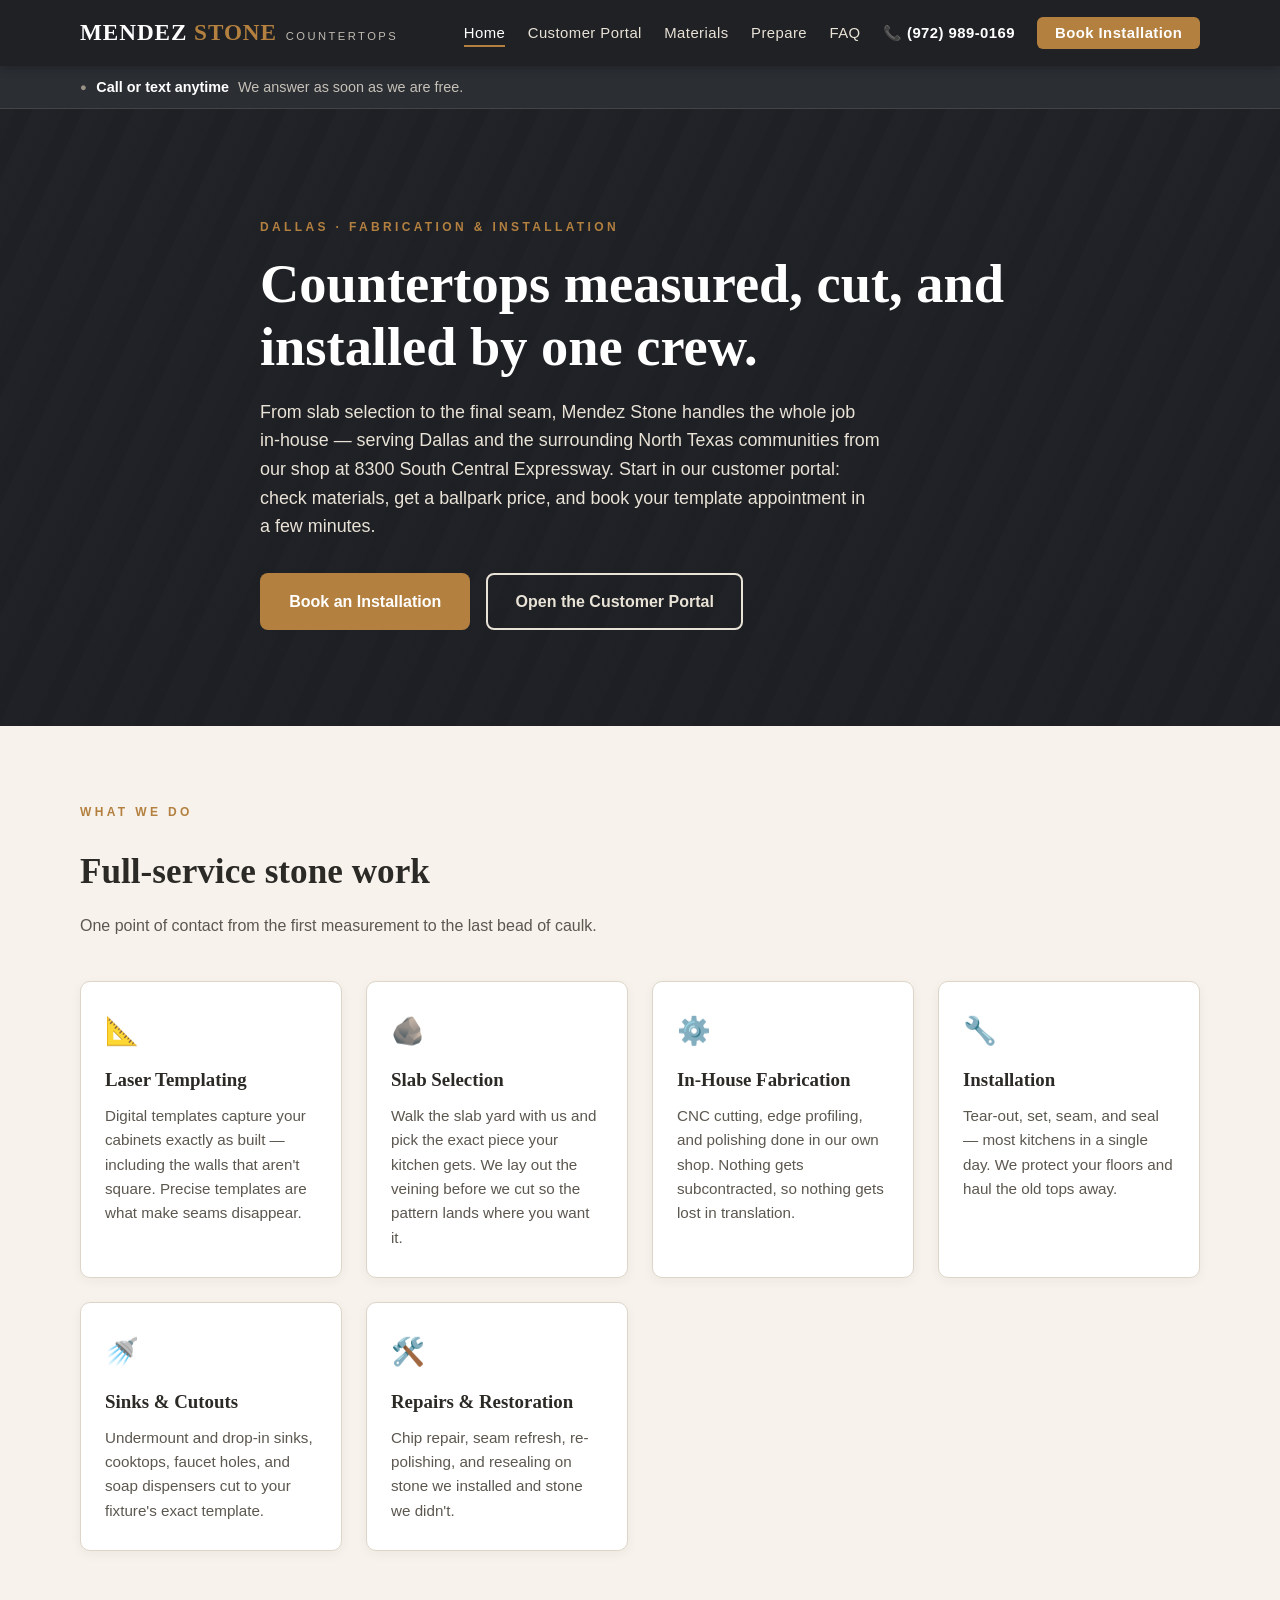
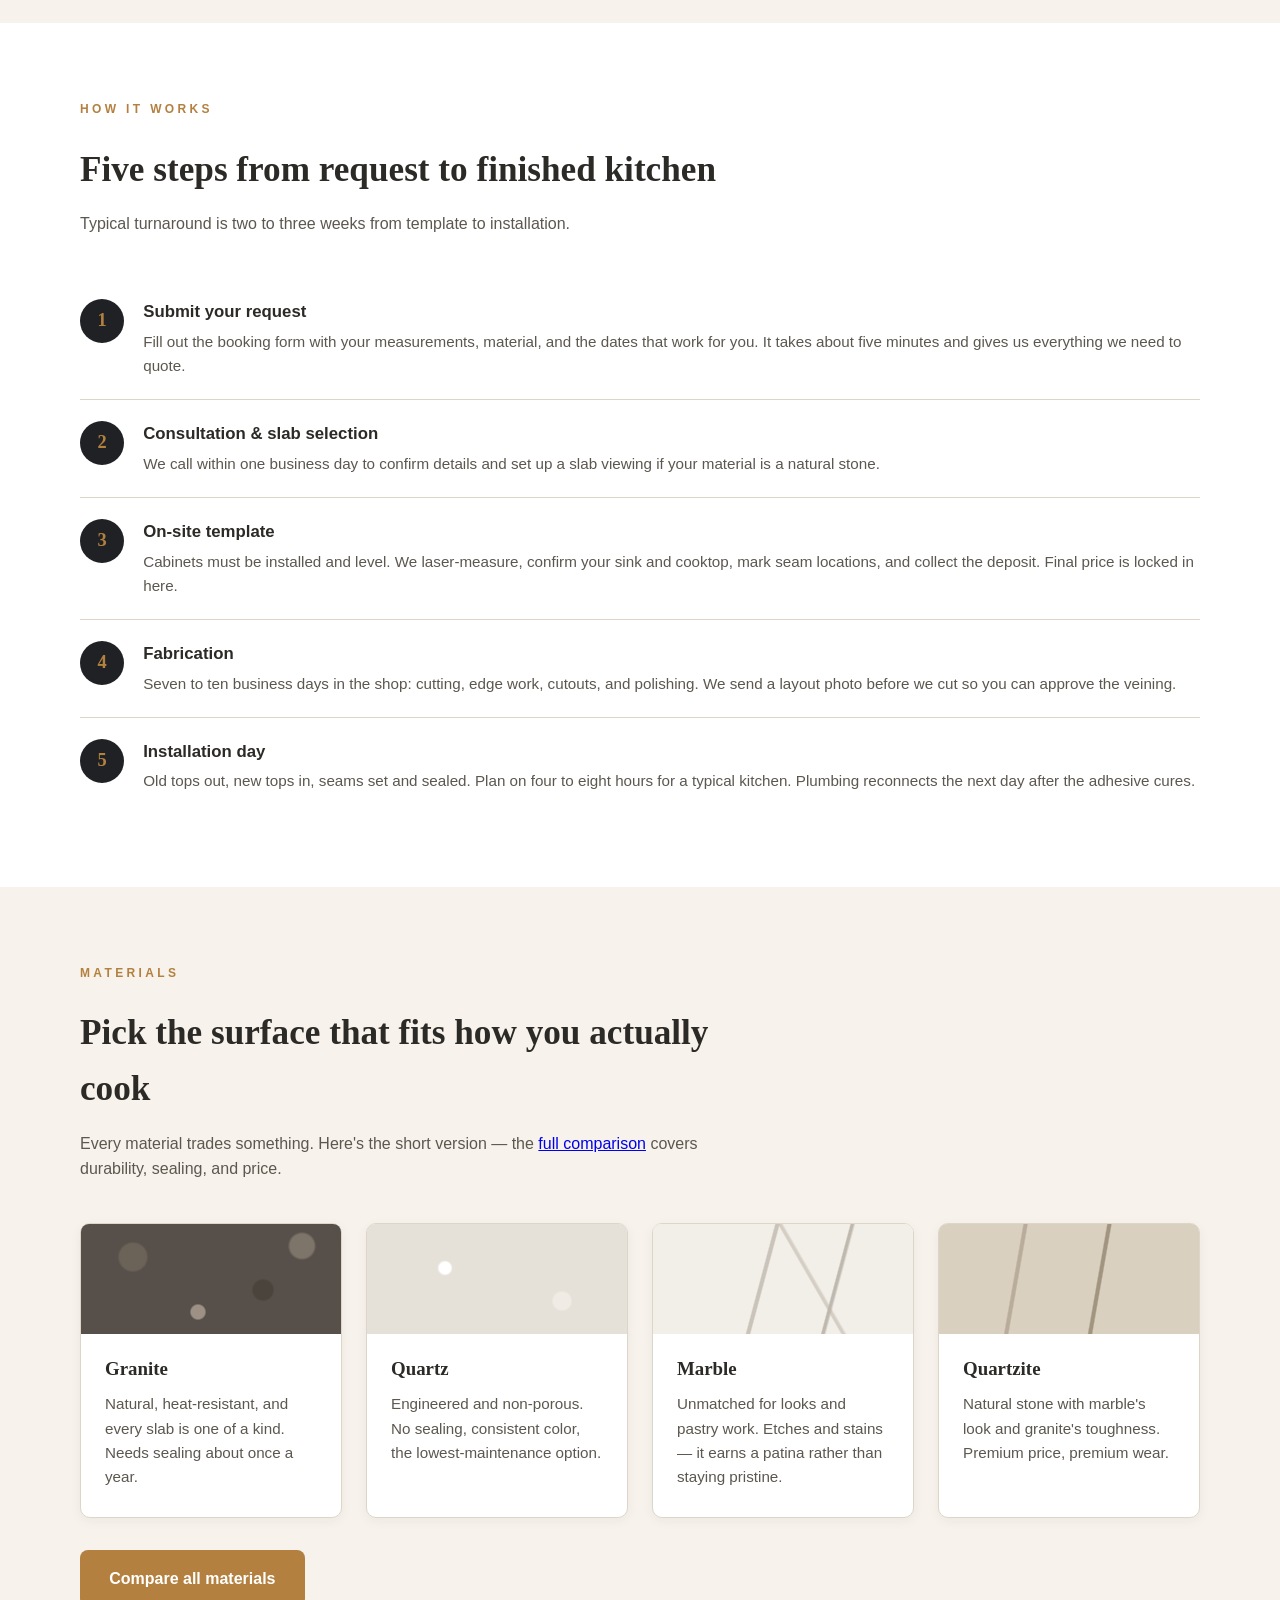
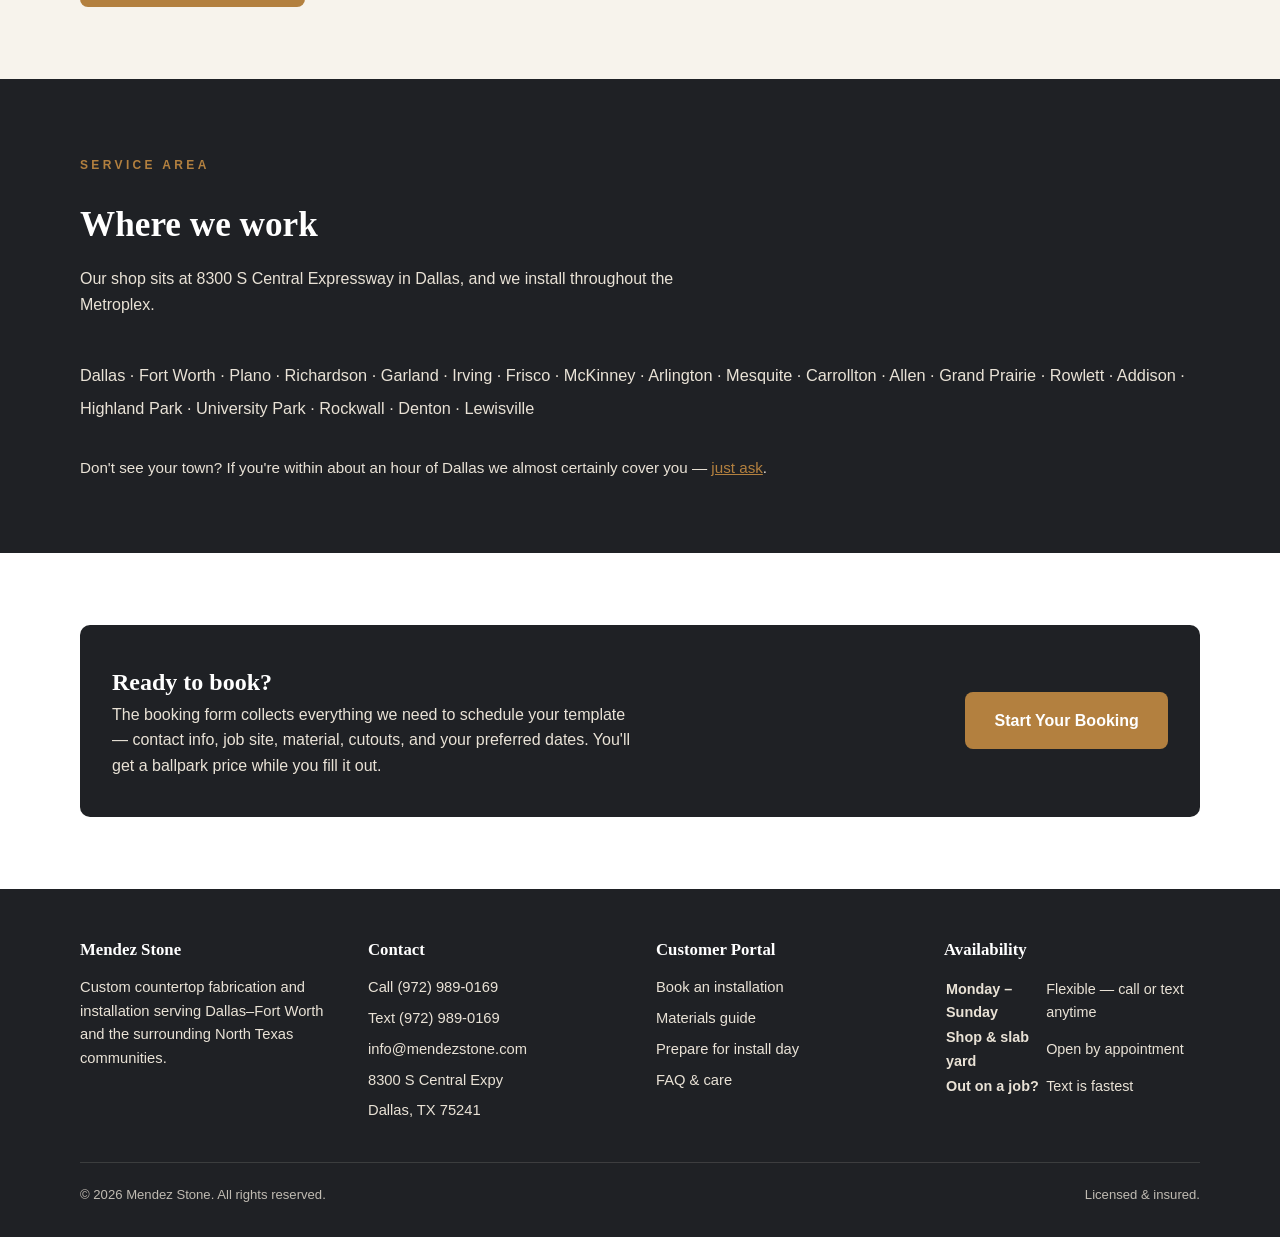
==== docs/index.html @ 97b23dcf "Add a live shop status bar customers can check before calling A bar under the menu on every page sho" ====
<!DOCTYPE html>
<html lang="en">
<head>
<meta charset="utf-8">
<meta name="viewport" content="width=device-width, initial-scale=1">
<title>Mendez Stone — Custom Countertops in Dallas, TX | Granite &amp; Quartz Installation</title>
<meta name="description" content="Dallas countertop fabrication and installation. Mendez Stone installs granite, quartz, marble, and quartzite throughout DFW. Book your template appointment online.">
<link rel="stylesheet" href="css/style.css">

<!-- Local business data for Google. Name, address, and phone below match the
     Google Business Profile exactly — keep them that way, and keep them in
     sync with js/site-config.js.
     There is deliberately no openingHoursSpecification here. The business runs
     on flexible availability, and the Google Business Profile is the single
     source of truth for hours — publishing a second, different schedule would
     only contradict it.
     STILL TO DO: add a "sameAs" array holding the profile URL, e.g.
     "sameAs": ["https://www.google.com/maps/place/..."] — that is what
     explicitly ties this page to that listing. -->
<script type="application/ld+json">
{
  "@context": "https://schema.org",
  "@type": "HomeAndConstructionBusiness",
  "name": "Mendez Stone",
  "description": "Countertop store in Dallas, Texas. Custom countertop fabrication and installation serving Dallas–Fort Worth and North Texas.",
  "telephone": "+1-972-989-0169",
  "address": {
    "@type": "PostalAddress",
    "streetAddress": "8300 S Central Expy",
    "addressLocality": "Dallas",
    "addressRegion": "TX",
    "postalCode": "75241",
    "addressCountry": "US"
  },
  "areaServed": [
    { "@type": "City", "name": "Dallas" },
    { "@type": "City", "name": "Fort Worth" },
    { "@type": "City", "name": "Plano" },
    { "@type": "City", "name": "Richardson" },
    { "@type": "City", "name": "Garland" },
    { "@type": "City", "name": "Irving" },
    { "@type": "City", "name": "Frisco" },
    { "@type": "City", "name": "McKinney" },
    { "@type": "City", "name": "Arlington" }
  ],
  "knowsAbout": [
    "Granite countertops",
    "Quartz countertops",
    "Marble countertops",
    "Quartzite countertops",
    "Countertop fabrication",
    "Countertop installation"
  ]
}
</script>
</head>
<body>

<header class="site-header">
  <div class="container nav-bar">
    <a class="brand" href="index.html">
      <span class="brand-mark">MENDEZ <span>STONE</span></span>
      <span class="brand-tag">Countertops</span>
    </a>
    <nav>
      <ul class="nav-links">
        <li><a href="index.html">Home</a></li>
        <li><a href="portal.html">Customer Portal</a></li>
        <li><a href="materials.html">Materials</a></li>
        <li><a href="prepare.html">Prepare</a></li>
        <li><a href="faq.html">FAQ</a></li>
        <li><a class="nav-phone" data-ms-href="phone" href="#">📞 <span data-ms="phone"></span></a></li>
        <li><a class="nav-cta" href="booking.html">Book Installation</a></li>
      </ul>
    </nav>
  </div>
</header>

<div id="shop-status" class="status-bar" hidden></div>

<section class="hero">
  <div class="container hero-inner">
    <span class="eyebrow">Dallas · Fabrication &amp; Installation</span>
    <h1>Countertops measured, cut, and installed by one crew.</h1>
    <p class="lead">
      From slab selection to the final seam, Mendez Stone handles the whole job in-house —
      serving Dallas and the surrounding North Texas communities from our shop at 8300 South
      Central Expressway. Start in our customer portal: check materials, get a ballpark
      price, and book your template appointment in a few minutes.
    </p>
    <div class="btn-row">
      <a class="btn btn-primary" href="booking.html">Book an Installation</a>
      <a class="btn btn-ghost" href="portal.html">Open the Customer Portal</a>
    </div>
  </div>
</section>

<section class="section">
  <div class="container">
    <div class="section-head">
      <span class="eyebrow">What we do</span>
      <h2>Full-service stone work</h2>
      <p>One point of contact from the first measurement to the last bead of caulk.</p>
    </div>
    <div class="grid">
      <div class="card">
        <span class="icon">📐</span>
        <h3>Laser Templating</h3>
        <p>Digital templates capture your cabinets exactly as built — including the walls that
        aren't square. Precise templates are what make seams disappear.</p>
      </div>
      <div class="card">
        <span class="icon">🪨</span>
        <h3>Slab Selection</h3>
        <p>Walk the slab yard with us and pick the exact piece your kitchen gets. We lay out the
        veining before we cut so the pattern lands where you want it.</p>
      </div>
      <div class="card">
        <span class="icon">⚙️</span>
        <h3>In-House Fabrication</h3>
        <p>CNC cutting, edge profiling, and polishing done in our own shop. Nothing gets
        subcontracted, so nothing gets lost in translation.</p>
      </div>
      <div class="card">
        <span class="icon">🔧</span>
        <h3>Installation</h3>
        <p>Tear-out, set, seam, and seal — most kitchens in a single day. We protect your floors
        and haul the old tops away.</p>
      </div>
      <div class="card">
        <span class="icon">🚿</span>
        <h3>Sinks &amp; Cutouts</h3>
        <p>Undermount and drop-in sinks, cooktops, faucet holes, and soap dispensers cut to your
        fixture's exact template.</p>
      </div>
      <div class="card">
        <span class="icon">🛠️</span>
        <h3>Repairs &amp; Restoration</h3>
        <p>Chip repair, seam refresh, re-polishing, and resealing on stone we installed and stone
        we didn't.</p>
      </div>
    </div>
  </div>
</section>

<section class="section alt">
  <div class="container">
    <div class="section-head">
      <span class="eyebrow">How it works</span>
      <h2>Five steps from request to finished kitchen</h2>
      <p>Typical turnaround is two to three weeks from template to installation.</p>
    </div>
    <div class="steps">
      <div class="step">
        <div class="step-num">1</div>
        <div>
          <h3>Submit your request</h3>
          <p>Fill out the booking form with your measurements, material, and the dates that work
          for you. It takes about five minutes and gives us everything we need to quote.</p>
        </div>
      </div>
      <div class="step">
        <div class="step-num">2</div>
        <div>
          <h3>Consultation &amp; slab selection</h3>
          <p>We call within one business day to confirm details and set up a slab viewing if your
          material is a natural stone.</p>
        </div>
      </div>
      <div class="step">
        <div class="step-num">3</div>
        <div>
          <h3>On-site template</h3>
          <p>Cabinets must be installed and level. We laser-measure, confirm your sink and cooktop,
          mark seam locations, and collect the deposit. Final price is locked in here.</p>
        </div>
      </div>
      <div class="step">
        <div class="step-num">4</div>
        <div>
          <h3>Fabrication</h3>
          <p>Seven to ten business days in the shop: cutting, edge work, cutouts, and polishing.
          We send a layout photo before we cut so you can approve the veining.</p>
        </div>
      </div>
      <div class="step">
        <div class="step-num">5</div>
        <div>
          <h3>Installation day</h3>
          <p>Old tops out, new tops in, seams set and sealed. Plan on four to eight hours for a
          typical kitchen. Plumbing reconnects the next day after the adhesive cures.</p>
        </div>
      </div>
    </div>
  </div>
</section>

<section class="section">
  <div class="container">
    <div class="section-head">
      <span class="eyebrow">Materials</span>
      <h2>Pick the surface that fits how you actually cook</h2>
      <p>Every material trades something. Here's the short version — the
      <a href="materials.html">full comparison</a> covers durability, sealing, and price.</p>
    </div>
    <div class="grid">
      <div class="card">
        <div class="swatch swatch-granite"></div>
        <h3>Granite</h3>
        <p>Natural, heat-resistant, and every slab is one of a kind. Needs sealing about once a year.</p>
      </div>
      <div class="card">
        <div class="swatch swatch-quartz"></div>
        <h3>Quartz</h3>
        <p>Engineered and non-porous. No sealing, consistent color, the lowest-maintenance option.</p>
      </div>
      <div class="card">
        <div class="swatch swatch-marble"></div>
        <h3>Marble</h3>
        <p>Unmatched for looks and pastry work. Etches and stains — it earns a patina rather than
        staying pristine.</p>
      </div>
      <div class="card">
        <div class="swatch swatch-quartzite"></div>
        <h3>Quartzite</h3>
        <p>Natural stone with marble's look and granite's toughness. Premium price, premium wear.</p>
      </div>
    </div>
    <p class="mt-2"><a class="btn btn-primary" href="materials.html">Compare all materials</a></p>
  </div>
</section>

<section class="section dark">
  <div class="container">
    <div class="section-head">
      <span class="eyebrow">Service area</span>
      <h2>Where we work</h2>
      <p>Our shop sits at 8300 S Central Expressway in Dallas, and we install throughout the
      Metroplex.</p>
    </div>
    <p style="font-size:1.02rem;line-height:2;">
      Dallas &middot; Fort Worth &middot; Plano &middot; Richardson &middot; Garland &middot;
      Irving &middot; Frisco &middot; McKinney &middot; Arlington &middot; Mesquite &middot;
      Carrollton &middot; Allen &middot; Grand Prairie &middot; Rowlett &middot; Addison &middot;
      Highland Park &middot; University Park &middot; Rockwall &middot; Denton &middot; Lewisville
    </p>
    <p class="mt-2" style="font-size:.95rem;">Don't see your town? If you're within about an hour
    of Dallas we almost certainly cover you — <a href="portal.html#contact" style="color:var(--accent);">just
    ask</a>.</p>
  </div>
</section>

<section class="section alt">
  <div class="container">
    <div class="callout">
      <div>
        <h2>Ready to book?</h2>
        <p>The booking form collects everything we need to schedule your template — contact info,
        job site, material, cutouts, and your preferred dates. You'll get a ballpark price
        while you fill it out.</p>
      </div>
      <a class="btn btn-primary" href="booking.html">Start Your Booking</a>
    </div>
  </div>
</section>

<footer class="site-footer">
  <div class="container">
    <div class="footer-grid">
      <div>
        <h4>Mendez Stone</h4>
        <p style="font-size:.92rem;">Custom countertop fabrication and installation serving
        <span data-ms="serviceArea">your local area</span>.</p>
      </div>
      <div>
        <h4>Contact</h4>
        <ul>
          <li><a data-ms-href="phone" href="#">Call <span data-ms="phone"></span></a></li>
          <li><a data-ms-href="sms" href="#">Text <span data-ms="phone"></span></a></li>
          <li><a data-ms-href="email" href="#"><span data-ms="email">Email us</span></a></li>
          <li><span data-ms="address1"></span></li>
          <li><span data-ms="address2"></span></li>
        </ul>
      </div>
      <div>
        <h4>Customer Portal</h4>
        <ul>
          <li><a href="booking.html">Book an installation</a></li>
          <li><a href="materials.html">Materials guide</a></li>
          <li><a href="prepare.html">Prepare for install day</a></li>
          <li><a href="faq.html">FAQ &amp; care</a></li>
          <li data-ms-optional="googleProfileUrl"><a href="#">Read our Google reviews</a></li>
        </ul>
      </div>
      <div>
        <h4>Availability</h4>
        <table style="font-size:.9rem;"><tbody data-ms="hours"></tbody></table>
      </div>
    </div>
    <div class="footer-bottom">
      <span>&copy; <span data-ms="year"></span> Mendez Stone. All rights reserved.</span>
      <span>Licensed &amp; insured.</span>
    </div>
  </div>
</footer>

<script src="js/site-config.js"></script>
<script src="js/site.js"></script>
<script src="js/status.js"></script>
</body>
</html>
---- docs/css/style.css ----
/* ==========================================================================
   Mendez Stone — shared stylesheet
   ========================================================================== */

:root {
  --charcoal: #1f2125;
  --charcoal-soft: #2b2e33;
  --stone: #8d8478;
  --sand: #e9e2d6;
  --cream: #f7f3ec;
  --white: #ffffff;
  --accent: #b3803f;        /* warm brass */
  --accent-dark: #94682f;
  --ink: #2c2a26;
  --ink-soft: #5c574f;
  --line: #ddd5c8;
  --radius: 10px;
  --shadow: 0 10px 30px rgba(31, 33, 37, 0.12);
  --font-head: Georgia, 'Times New Roman', serif;
  --font-body: 'Segoe UI', 'Helvetica Neue', Arial, sans-serif;
}

* { margin: 0; padding: 0; box-sizing: border-box; }

html { scroll-behavior: smooth; }

body {
  font-family: var(--font-body);
  color: var(--ink);
  background: var(--cream);
  line-height: 1.6;
}

img { max-width: 100%; display: block; }

.container { width: min(1120px, 92%); margin: 0 auto; }

/* ---------- Header / nav ---------- */

.site-header {
  position: sticky;
  top: 0;
  z-index: 50;
  background: var(--charcoal);
  color: var(--white);
  box-shadow: 0 2px 10px rgba(0,0,0,.25);
}

.nav-bar {
  display: flex;
  align-items: center;
  justify-content: space-between;
  padding: 0.9rem 0;
  gap: 1rem;
  flex-wrap: wrap;
}

.brand {
  display: flex;
  align-items: baseline;
  gap: .55rem;
  text-decoration: none;
  color: var(--white);
}

.brand-mark {
  font-family: var(--font-head);
  font-size: 1.45rem;
  letter-spacing: .04em;
  font-weight: 700;
}

.brand-mark span { color: var(--accent); }

.brand-tag {
  font-size: .7rem;
  text-transform: uppercase;
  letter-spacing: .22em;
  color: var(--sand);
  opacity: .8;
}

.nav-links {
  display: flex;
  gap: 1.4rem;
  align-items: center;
  list-style: none;
  flex-wrap: wrap;
}

.nav-links a {
  color: var(--sand);
  text-decoration: none;
  font-size: .93rem;
  letter-spacing: .03em;
  padding: .25rem 0;
  border-bottom: 2px solid transparent;
  transition: color .2s, border-color .2s;
}

.nav-links a:hover { color: var(--white); }

.nav-links a.active {
  color: var(--white);
  border-bottom-color: var(--accent);
}

.nav-phone {
  color: var(--white) !important;
  font-weight: 600;
  white-space: nowrap;
  border-bottom: none !important;
}

.nav-phone:hover { color: var(--accent) !important; }

.nav-cta {
  background: var(--accent);
  color: var(--white) !important;
  padding: .5rem 1.1rem !important;
  border-radius: 6px;
  border-bottom: none !important;
  font-weight: 600;
  transition: background .2s;
}

.nav-cta:hover { background: var(--accent-dark); }

/* ---------- Live status bar ---------- */

.status-bar {
  background: var(--charcoal-soft);
  color: var(--sand);
  font-size: .9rem;
  border-bottom: 1px solid rgba(233, 226, 214, .12);
}

.status-inner {
  display: flex;
  align-items: baseline;
  gap: .6rem;
  padding: .6rem 0;
  flex-wrap: wrap;
}

.status-dot {
  font-size: .7rem;
  line-height: 1;
  position: relative;
  top: -1px;
}

.status-text { display: flex; gap: .55rem; flex-wrap: wrap; align-items: baseline; }
.status-text strong { color: var(--white); font-weight: 600; }
.status-detail { opacity: .82; }

.status-bar.is-available .status-dot { color: #5fbf6a; }
.status-bar.is-busy      .status-dot { color: #e0a33c; }
.status-bar.is-away      .status-dot { color: #9a9187; }
.status-bar.is-unknown   .status-dot { color: #9a9187; }

.status-bar.is-available { background: #223026; }
.status-bar.is-busy      { background: #33291a; }

@media (max-width: 640px) {
  .status-bar { font-size: .84rem; }
  .status-text { gap: .25rem; }
  .status-detail { flex-basis: 100%; }
}

/* ---------- Hero ---------- */

.hero {
  position: relative;
  color: var(--white);
  padding: 6.5rem 0 6rem;
  background:
    linear-gradient(rgba(24, 26, 30, .78), rgba(24, 26, 30, .82)),
    repeating-linear-gradient(115deg, #3a3d42 0 14px, #33363b 14px 30px, #3e4147 30px 46px);
}

.hero-inner { max-width: 760px; }

.eyebrow {
  display: inline-block;
  text-transform: uppercase;
  letter-spacing: .28em;
  font-size: .75rem;
  color: var(--accent);
  margin-bottom: 1rem;
  font-weight: 700;
}

.hero h1 {
  font-family: var(--font-head);
  font-size: clamp(2.1rem, 5vw, 3.4rem);
  line-height: 1.15;
  margin-bottom: 1.2rem;
}

.hero p.lead {
  font-size: 1.12rem;
  color: var(--sand);
  margin-bottom: 2rem;
  max-width: 620px;
}

.btn {
  display: inline-block;
  padding: .85rem 1.7rem;
  border-radius: 8px;
  text-decoration: none;
  font-weight: 600;
  font-size: 1rem;
  border: 2px solid transparent;
  cursor: pointer;
  transition: background .2s, color .2s, border-color .2s;
}

.btn-primary { background: var(--accent); color: var(--white); }
.btn-primary:hover { background: var(--accent-dark); }

.btn-ghost {
  border-color: var(--sand);
  color: var(--sand);
  background: transparent;
}
.btn-ghost:hover { border-color: var(--white); color: var(--white); }

.btn-row { display: flex; gap: 1rem; flex-wrap: wrap; }

/* ---------- Sections ---------- */

.section { padding: 4.5rem 0; }
.section.alt { background: var(--white); }
.section.dark { background: var(--charcoal); color: var(--sand); }

.section-head { max-width: 640px; margin-bottom: 2.6rem; }

.section-head h2 {
  font-family: var(--font-head);
  font-size: clamp(1.6rem, 3.4vw, 2.2rem);
  margin: .4rem 0 .8rem;
  color: inherit;
}

.section.dark .section-head h2 { color: var(--white); }

.section-head p { color: var(--ink-soft); }
.section.dark .section-head p { color: var(--sand); }

/* ---------- Card grids ---------- */

.grid {
  display: grid;
  gap: 1.5rem;
  grid-template-columns: repeat(auto-fit, minmax(255px, 1fr));
}

.card {
  background: var(--white);
  border: 1px solid var(--line);
  border-radius: var(--radius);
  padding: 1.7rem 1.5rem;
  box-shadow: 0 3px 12px rgba(31,33,37,.05);
}

.section.alt .card { background: var(--cream); }

.card h3 {
  font-family: var(--font-head);
  font-size: 1.18rem;
  margin-bottom: .55rem;
}

.card p { font-size: .95rem; color: var(--ink-soft); }

.card .icon {
  font-size: 1.7rem;
  margin-bottom: .8rem;
  display: block;
}

/* material swatch cards */
.swatch {
  height: 110px;
  border-radius: 8px 8px 0 0;
  margin: -1.7rem -1.5rem 1.2rem;
}

.swatch-granite {
  background:
    radial-gradient(circle at 20% 30%, #6b6258 0 6%, transparent 7%),
    radial-gradient(circle at 70% 60%, #4a443c 0 5%, transparent 6%),
    radial-gradient(circle at 45% 80%, #9c9184 0 4%, transparent 5%),
    radial-gradient(circle at 85% 20%, #7d746a 0 5%, transparent 6%),
    #57504a;
}

.swatch-quartz {
  background:
    radial-gradient(circle at 30% 40%, #ffffff 0 3%, transparent 4%),
    radial-gradient(circle at 75% 70%, #f0ece5 0 4%, transparent 5%),
    #e6e1d8;
}

.swatch-marble {
  background:
    linear-gradient(105deg, transparent 0 42%, #c9c3ba 42.5% 43.5%, transparent 44% 68%, #beb8ae 68.5% 69.2%, transparent 70%),
    linear-gradient(60deg, transparent 0 58%, #d4cec5 58.5% 59.2%, transparent 60%),
    #f2efe9;
}

.swatch-quartzite {
  background:
    linear-gradient(100deg, transparent 0 30%, #b9ac9a 30.5% 31.5%, transparent 32% 60%, #a2957f 60.5% 61.5%, transparent 62%),
    #d9d0c0;
}

.swatch-porcelain {
  background: linear-gradient(160deg, #eef0f2 0 60%, #e2e5e8 60% 100%);
}

.swatch-butcher {
  background: repeating-linear-gradient(90deg, #a9743f 0 34px, #97632f 34px 68px, #b07d48 68px 102px);
}

/* ---------- Steps ---------- */

.steps { counter-reset: step; }

.step {
  display: flex;
  gap: 1.2rem;
  padding: 1.3rem 0;
  border-bottom: 1px solid var(--line);
  align-items: flex-start;
}

.step:last-child { border-bottom: none; }

.step-num {
  flex: 0 0 44px;
  height: 44px;
  border-radius: 50%;
  background: var(--charcoal);
  color: var(--accent);
  display: flex;
  align-items: center;
  justify-content: center;
  font-family: var(--font-head);
  font-size: 1.15rem;
  font-weight: 700;
}

.step h3 { font-size: 1.05rem; margin-bottom: .25rem; }
.step p { color: var(--ink-soft); font-size: .95rem; }

/* ---------- Portal tiles ---------- */

.portal-tiles {
  display: grid;
  gap: 1.5rem;
  grid-template-columns: repeat(auto-fit, minmax(240px, 1fr));
}

.tile {
  display: block;
  text-decoration: none;
  color: var(--ink);
  background: var(--white);
  border: 1px solid var(--line);
  border-left: 5px solid var(--accent);
  border-radius: var(--radius);
  padding: 1.6rem 1.4rem;
  transition: transform .15s, box-shadow .15s;
}

.tile:hover { transform: translateY(-3px); box-shadow: var(--shadow); }

.tile h3 { font-family: var(--font-head); margin-bottom: .4rem; font-size: 1.12rem; }
.tile p { font-size: .92rem; color: var(--ink-soft); }
.tile .icon { font-size: 1.6rem; display: block; margin-bottom: .6rem; }

/* ---------- Tables ---------- */

.table-wrap { overflow-x: auto; }

table.info {
  width: 100%;
  border-collapse: collapse;
  background: var(--white);
  border: 1px solid var(--line);
  border-radius: var(--radius);
  font-size: .93rem;
  min-width: 640px;
}

table.info th, table.info td {
  padding: .8rem 1rem;
  text-align: left;
  border-bottom: 1px solid var(--line);
  vertical-align: top;
}

table.info th {
  background: var(--charcoal);
  color: var(--sand);
  font-weight: 600;
  letter-spacing: .03em;
}

table.info tr:last-child td { border-bottom: none; }

/* ---------- FAQ ---------- */

details.faq {
  background: var(--white);
  border: 1px solid var(--line);
  border-radius: 8px;
  margin-bottom: .8rem;
  padding: 0;
}

details.faq summary {
  cursor: pointer;
  padding: 1rem 1.2rem;
  font-weight: 600;
  list-style: none;
  position: relative;
  padding-right: 2.5rem;
}

details.faq summary::-webkit-details-marker { display: none; }

details.faq summary::after {
  content: '+';
  position: absolute;
  right: 1.2rem;
  top: 50%;
  transform: translateY(-50%);
  font-size: 1.3rem;
  color: var(--accent);
}

details.faq[open] summary::after { content: '−'; }

details.faq .faq-body {
  padding: 0 1.2rem 1.1rem;
  color: var(--ink-soft);
  font-size: .95rem;
}

/* ---------- Forms ---------- */

.form-card {
  background: var(--white);
  border: 1px solid var(--line);
  border-radius: var(--radius);
  padding: 2.2rem;
  box-shadow: var(--shadow);
}

fieldset {
  border: none;
  margin-bottom: 2.2rem;
}

fieldset legend {
  font-family: var(--font-head);
  font-size: 1.25rem;
  margin-bottom: 1.1rem;
  color: var(--charcoal);
  border-bottom: 2px solid var(--accent);
  padding-bottom: .4rem;
  width: 100%;
}

.form-grid {
  display: grid;
  gap: 1.1rem 1.4rem;
  grid-template-columns: repeat(auto-fit, minmax(230px, 1fr));
}

.form-grid .full { grid-column: 1 / -1; }

label.field { display: block; font-size: .9rem; font-weight: 600; }

label.field .req { color: #b3402f; }

label.field input,
label.field select,
label.field textarea {
  display: block;
  width: 100%;
  margin-top: .35rem;
  padding: .65rem .75rem;
  border: 1px solid var(--line);
  border-radius: 6px;
  font: inherit;
  font-weight: 400;
  background: var(--cream);
  color: var(--ink);
}

label.field input:focus,
label.field select:focus,
label.field textarea:focus {
  outline: 2px solid var(--accent);
  outline-offset: 1px;
  background: var(--white);
}

.check-row {
  display: flex;
  align-items: center;
  gap: .55rem;
  font-size: .93rem;
  font-weight: 400;
  padding: .2rem 0;
}

.check-row input { width: 1.05rem; height: 1.05rem; accent-color: var(--accent); }

.hint { font-size: .8rem; color: var(--ink-soft); font-weight: 400; margin-top: .25rem; }

.form-actions { display: flex; gap: 1rem; flex-wrap: wrap; align-items: center; }

.form-note { font-size: .85rem; color: var(--ink-soft); }

#booking-status {
  margin-top: 1.2rem;
  padding: 1rem 1.2rem;
  border-radius: 8px;
  display: none;
  font-size: .95rem;
}

#booking-status.ok {
  display: block;
  background: #eef5ea;
  border: 1px solid #b9d4ab;
  color: #33502a;
}

#booking-status.err {
  display: block;
  background: #faeeea;
  border: 1px solid #e0b4a8;
  color: #7c3323;
}

/* ---------- Booking layout ---------- */

.booking-layout {
  display: grid;
  gap: 2rem;
  grid-template-columns: minmax(0, 1fr);
  align-items: start;
}

@media (min-width: 940px) {
  .booking-layout { grid-template-columns: minmax(0, 1fr) 320px; }
  .booking-aside { position: sticky; top: 6rem; }
}

.booking-aside .form-card { padding: 1.5rem; }

.estimate-figure {
  font-size: 1.55rem;
  font-family: var(--font-head);
  color: var(--charcoal);
  margin: .2rem 0 .5rem;
  line-height: 1.2;
}

/* ---------- Callout ---------- */

.callout {
  background: var(--charcoal);
  color: var(--sand);
  border-radius: var(--radius);
  padding: 2.4rem 2rem;
  display: flex;
  justify-content: space-between;
  align-items: center;
  gap: 1.5rem;
  flex-wrap: wrap;
}

.callout h2 { font-family: var(--font-head); color: var(--white); font-size: 1.5rem; }
.callout p { max-width: 520px; }

/* ---------- Footer ---------- */

.site-footer {
  background: var(--charcoal);
  color: var(--sand);
  padding: 3rem 0 2rem;
  margin-top: 0;
}

.footer-grid {
  display: grid;
  gap: 2rem;
  grid-template-columns: repeat(auto-fit, minmax(220px, 1fr));
  margin-bottom: 2rem;
}

.site-footer h4 {
  font-family: var(--font-head);
  color: var(--white);
  margin-bottom: .8rem;
  font-size: 1.05rem;
}

.site-footer ul { list-style: none; }
.site-footer li { margin-bottom: .45rem; font-size: .92rem; }
.site-footer a { color: var(--sand); text-decoration: none; }
.site-footer a:hover { color: var(--white); text-decoration: underline; }

.footer-bottom {
  border-top: 1px solid rgba(233, 226, 214, .18);
  padding-top: 1.3rem;
  font-size: .82rem;
  display: flex;
  justify-content: space-between;
  gap: 1rem;
  flex-wrap: wrap;
  opacity: .8;
}

/* ---------- Page hero (interior pages) ---------- */

.page-hero {
  background:
    linear-gradient(rgba(24, 26, 30, .82), rgba(24, 26, 30, .85)),
    repeating-linear-gradient(115deg, #3a3d42 0 14px, #33363b 14px 30px, #3e4147 30px 46px);
  color: var(--white);
  padding: 3.6rem 0;
}

.page-hero h1 {
  font-family: var(--font-head);
  font-size: clamp(1.8rem, 4vw, 2.6rem);
  margin: .5rem 0 .7rem;
}

.page-hero p { color: var(--sand); max-width: 640px; }

/* ---------- Utility ---------- */

.mt-2 { margin-top: 2rem; }
.mb-1 { margin-bottom: 1rem; }
.accent-text { color: var(--accent); font-weight: 700; }

.badge {
  display: inline-block;
  background: var(--sand);
  color: var(--ink);
  font-size: .72rem;
  font-weight: 700;
  text-transform: uppercase;
  letter-spacing: .1em;
  padding: .25rem .6rem;
  border-radius: 999px;
  margin-bottom: .6rem;
}

@media (max-width: 640px) {
  .nav-links { gap: .9rem; font-size: .88rem; }
  .hero { padding: 4.5rem 0 4rem; }
  .form-card { padding: 1.4rem; }
}
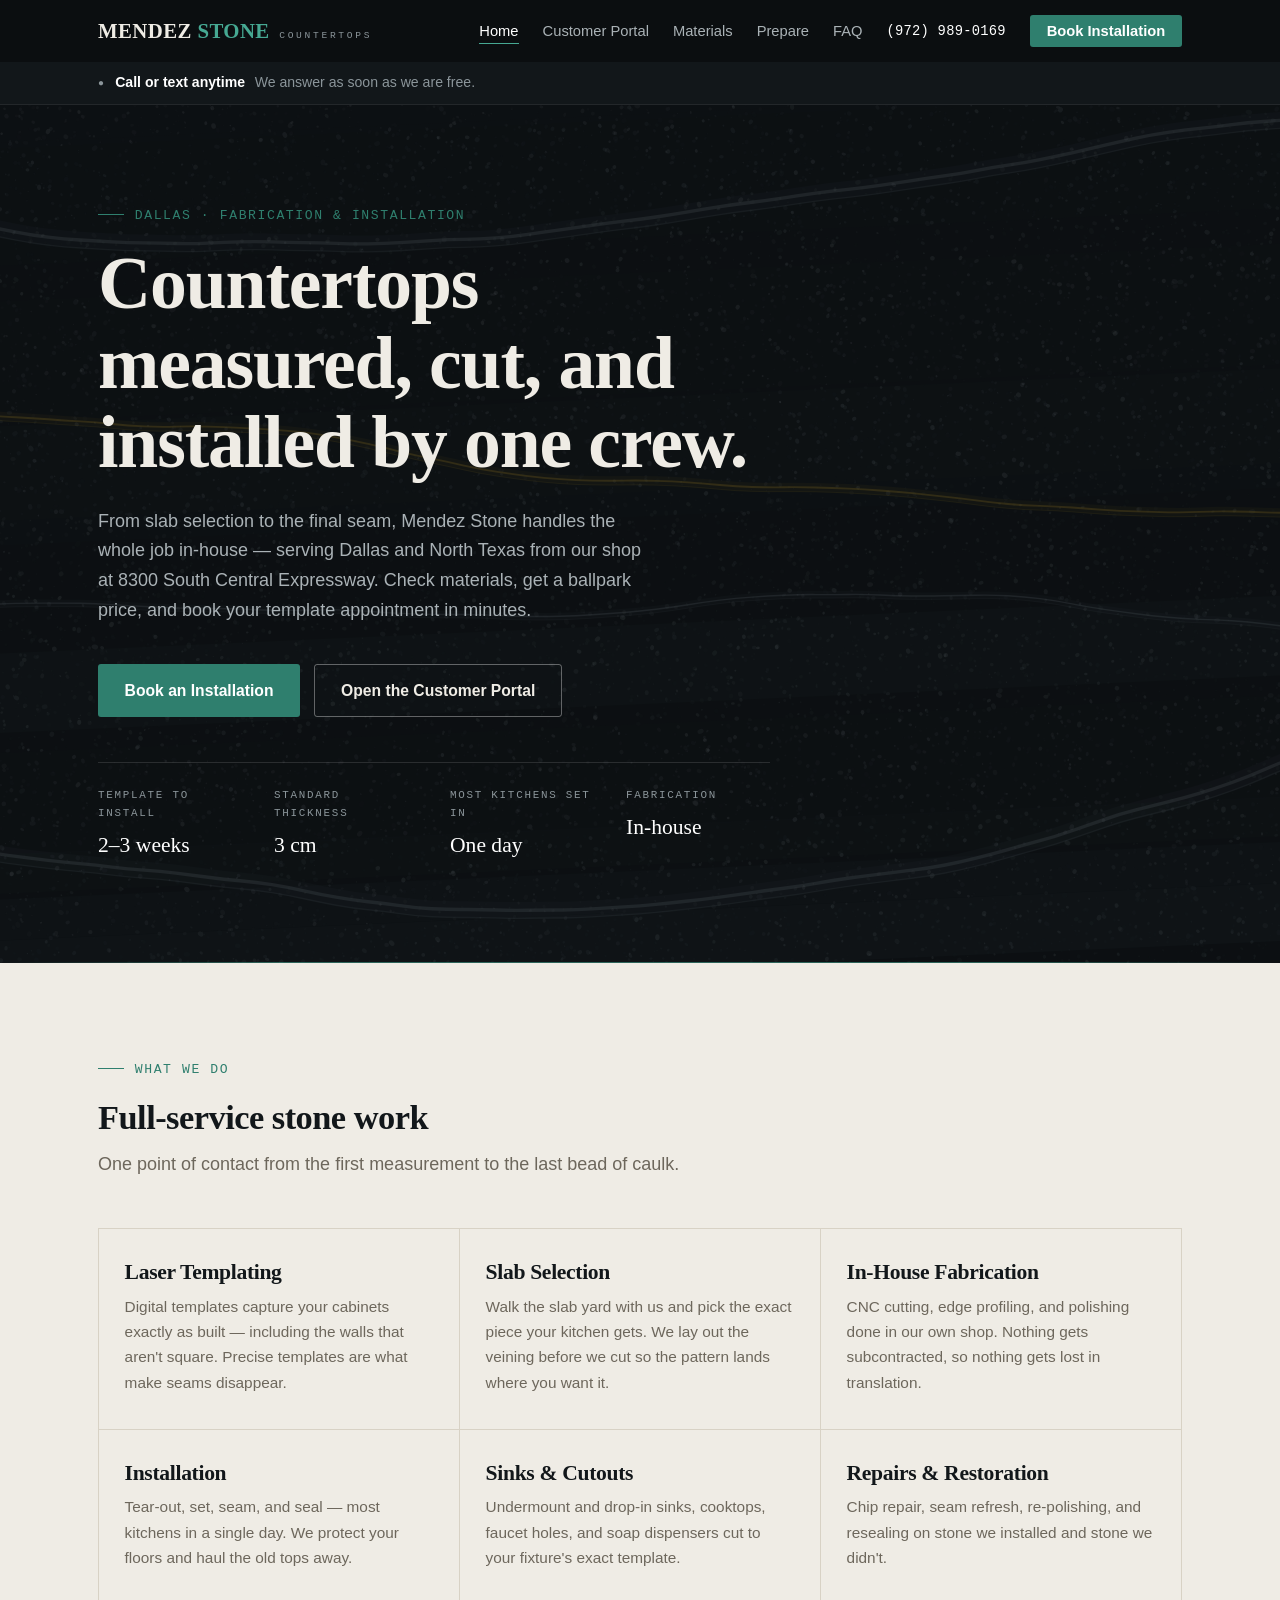
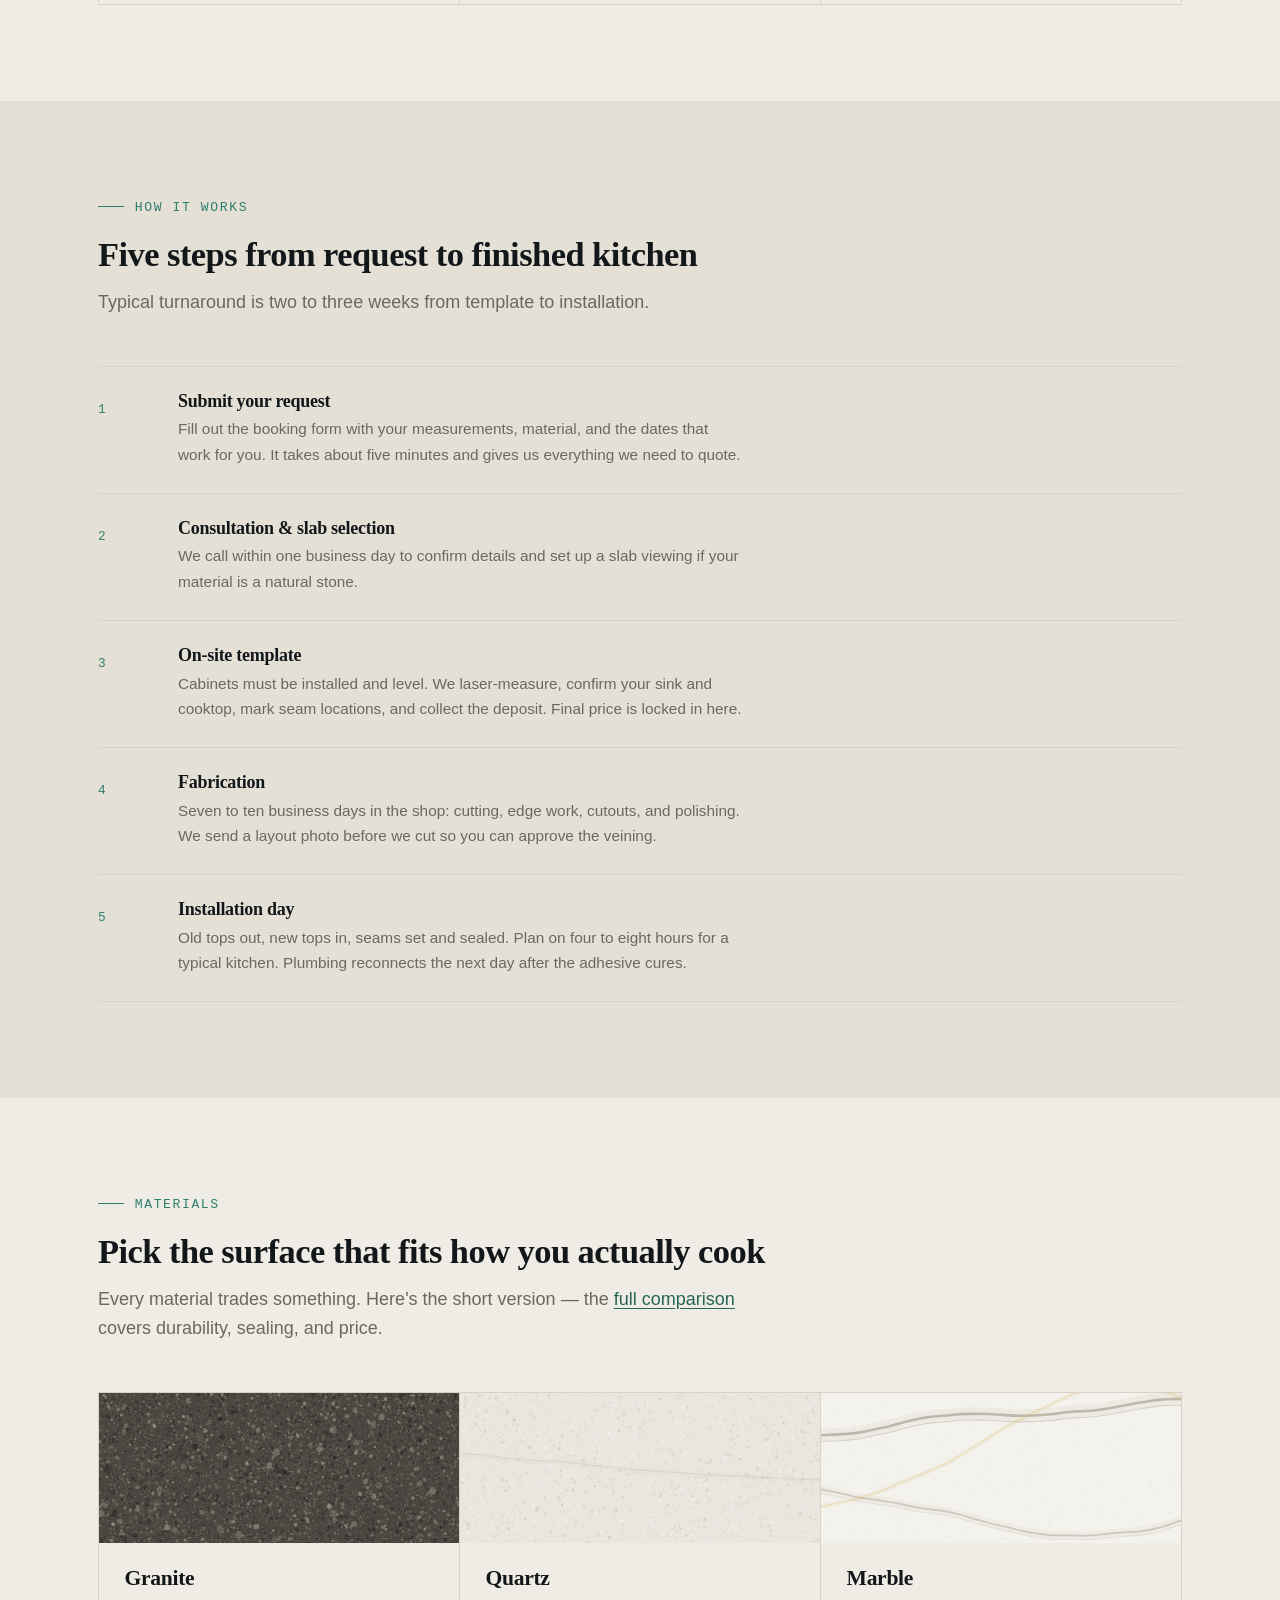
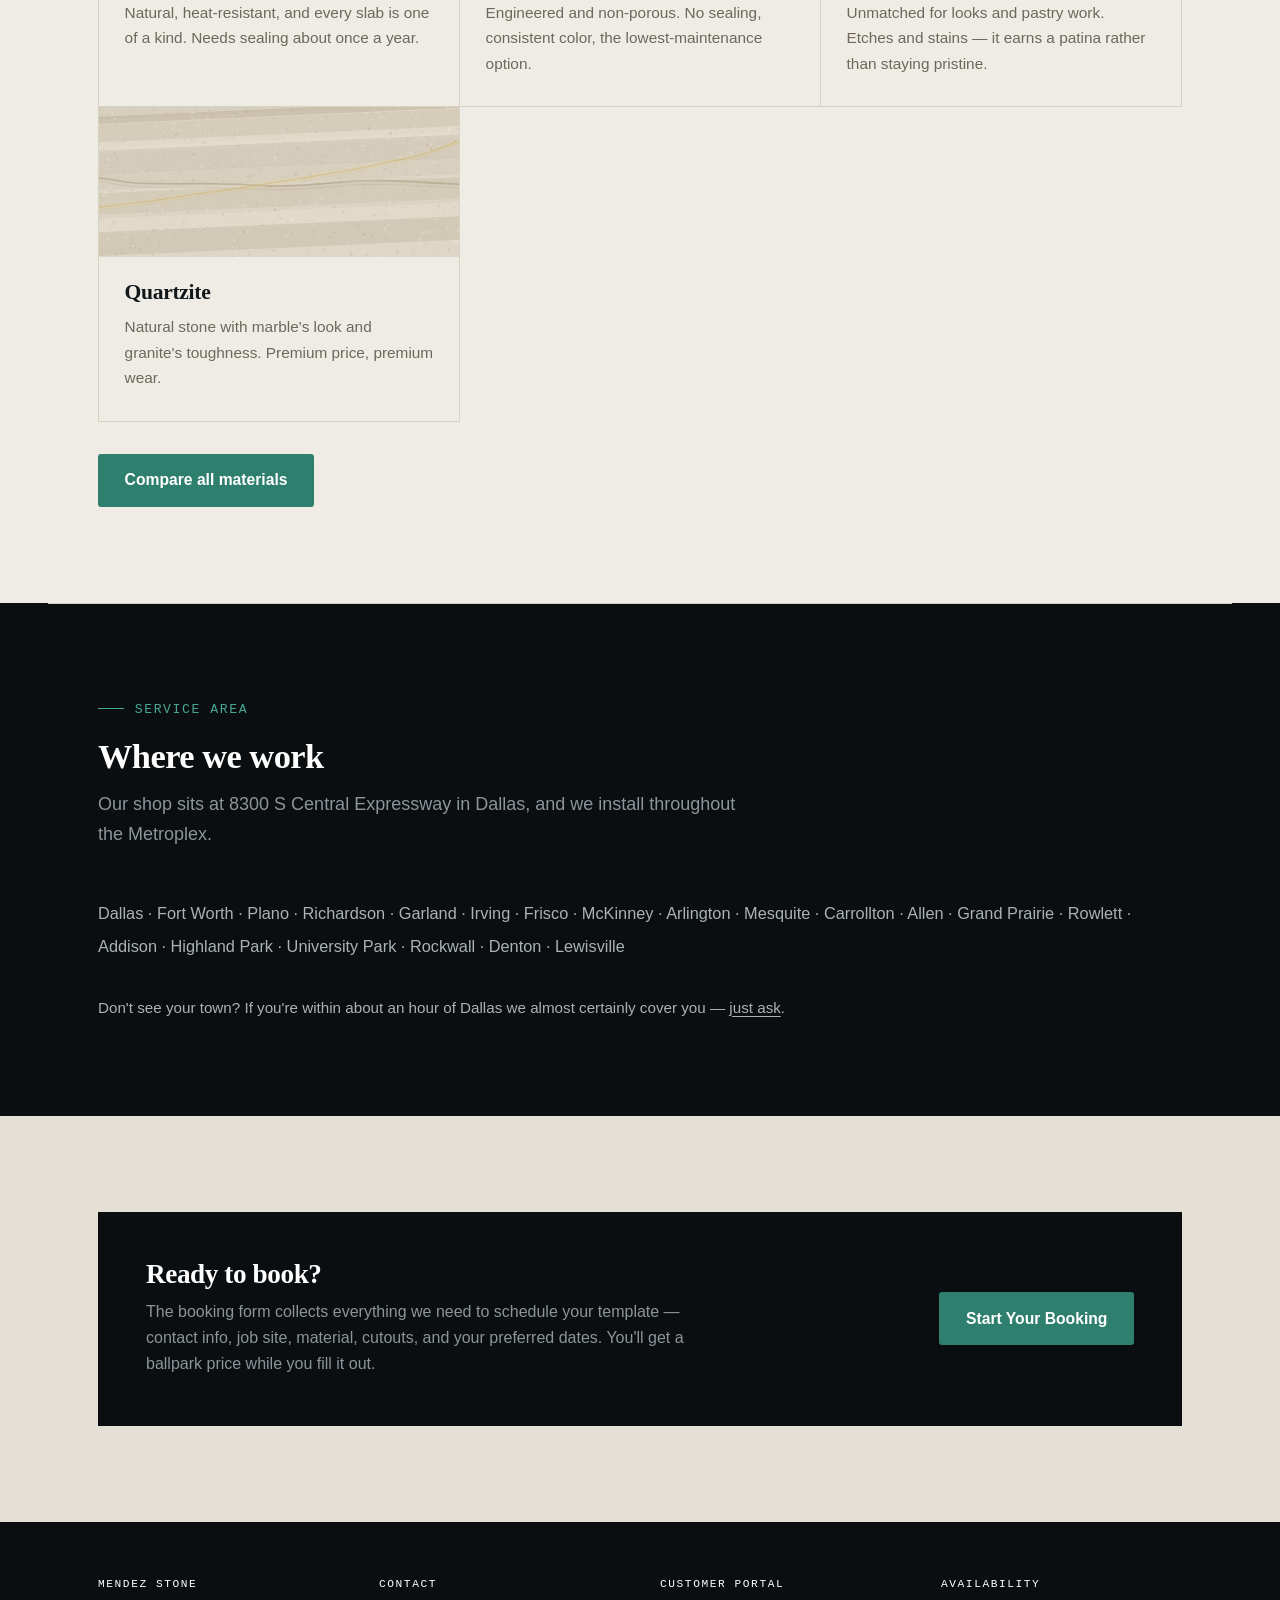
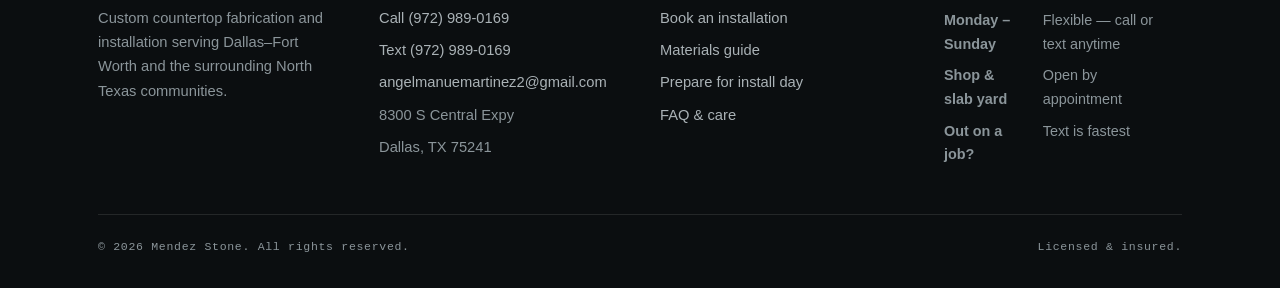
==== commit fac30d91: "Redesign around the material instead of a generic brand palette The previous look — brass on cream, " ====
--- a/docs/index.html
+++ b/docs/index.html
@@ -69,7 +69,7 @@
         <li><a href="materials.html">Materials</a></li>
         <li><a href="prepare.html">Prepare</a></li>
         <li><a href="faq.html">FAQ</a></li>
-        <li><a class="nav-phone" data-ms-href="phone" href="#">📞 <span data-ms="phone"></span></a></li>
+        <li><a class="nav-phone" data-ms-href="phone" href="#"><span data-ms="phone"></span></a></li>
         <li><a class="nav-cta" href="booking.html">Book Installation</a></li>
       </ul>
     </nav>
@@ -79,18 +79,38 @@
 <div id="shop-status" class="status-bar" hidden></div>
 
 <section class="hero">
-  <div class="container hero-inner">
-    <span class="eyebrow">Dallas · Fabrication &amp; Installation</span>
-    <h1>Countertops measured, cut, and installed by one crew.</h1>
-    <p class="lead">
-      From slab selection to the final seam, Mendez Stone handles the whole job in-house —
-      serving Dallas and the surrounding North Texas communities from our shop at 8300 South
-      Central Expressway. Start in our customer portal: check materials, get a ballpark
-      price, and book your template appointment in a few minutes.
-    </p>
-    <div class="btn-row">
-      <a class="btn btn-primary" href="booking.html">Book an Installation</a>
-      <a class="btn btn-ghost" href="portal.html">Open the Customer Portal</a>
+  <canvas class="hero-slab" data-stone="hero" aria-hidden="true"></canvas>
+  <div class="container">
+    <div class="hero-inner">
+      <span class="eyebrow">Dallas · Fabrication &amp; Installation</span>
+      <h1>Countertops measured, cut, and installed by one crew.</h1>
+      <p class="lead">
+        From slab selection to the final seam, Mendez Stone handles the whole job in-house —
+        serving Dallas and North Texas from our shop at 8300 South Central Expressway.
+        Check materials, get a ballpark price, and book your template appointment in minutes.
+      </p>
+      <div class="btn-row">
+        <a class="btn btn-primary" href="booking.html">Book an Installation</a>
+        <a class="btn btn-ghost" href="portal.html">Open the Customer Portal</a>
+      </div>
+      <dl class="hero-specs">
+        <div class="hero-spec">
+          <dt>Template to install</dt>
+          <dd>2–3 weeks</dd>
+        </div>
+        <div class="hero-spec">
+          <dt>Standard thickness</dt>
+          <dd>3 cm</dd>
+        </div>
+        <div class="hero-spec">
+          <dt>Most kitchens set in</dt>
+          <dd>One day</dd>
+        </div>
+        <div class="hero-spec">
+          <dt>Fabrication</dt>
+          <dd>In-house</dd>
+        </div>
+      </dl>
     </div>
   </div>
 </section>
@@ -104,38 +124,32 @@
     </div>
     <div class="grid">
       <div class="card">
-        <span class="icon">📐</span>
-        <h3>Laser Templating</h3>
+                <h3>Laser Templating</h3>
         <p>Digital templates capture your cabinets exactly as built — including the walls that
         aren't square. Precise templates are what make seams disappear.</p>
       </div>
       <div class="card">
-        <span class="icon">🪨</span>
-        <h3>Slab Selection</h3>
+                <h3>Slab Selection</h3>
         <p>Walk the slab yard with us and pick the exact piece your kitchen gets. We lay out the
         veining before we cut so the pattern lands where you want it.</p>
       </div>
       <div class="card">
-        <span class="icon">⚙️</span>
-        <h3>In-House Fabrication</h3>
+                <h3>In-House Fabrication</h3>
         <p>CNC cutting, edge profiling, and polishing done in our own shop. Nothing gets
         subcontracted, so nothing gets lost in translation.</p>
       </div>
       <div class="card">
-        <span class="icon">🔧</span>
-        <h3>Installation</h3>
+                <h3>Installation</h3>
         <p>Tear-out, set, seam, and seal — most kitchens in a single day. We protect your floors
         and haul the old tops away.</p>
       </div>
       <div class="card">
-        <span class="icon">🚿</span>
-        <h3>Sinks &amp; Cutouts</h3>
+                <h3>Sinks &amp; Cutouts</h3>
         <p>Undermount and drop-in sinks, cooktops, faucet holes, and soap dispensers cut to your
         fixture's exact template.</p>
       </div>
       <div class="card">
-        <span class="icon">🛠️</span>
-        <h3>Repairs &amp; Restoration</h3>
+                <h3>Repairs &amp; Restoration</h3>
         <p>Chip repair, seam refresh, re-polishing, and resealing on stone we installed and stone
         we didn't.</p>
       </div>
@@ -204,26 +218,34 @@
       <a href="materials.html">full comparison</a> covers durability, sealing, and price.</p>
     </div>
     <div class="grid">
-      <div class="card">
-        <div class="swatch swatch-granite"></div>
-        <h3>Granite</h3>
+      <div class="card stone">
+        <canvas class="swatch" data-stone="granite" data-seed="granite"></canvas>
+        <div class="stone-body">
+          <h3>Granite</h3>
         <p>Natural, heat-resistant, and every slab is one of a kind. Needs sealing about once a year.</p>
-      </div>
-      <div class="card">
-        <div class="swatch swatch-quartz"></div>
-        <h3>Quartz</h3>
+        </div>
+      </div>
+      <div class="card stone">
+        <canvas class="swatch" data-stone="quartz" data-seed="quartz"></canvas>
+        <div class="stone-body">
+          <h3>Quartz</h3>
         <p>Engineered and non-porous. No sealing, consistent color, the lowest-maintenance option.</p>
-      </div>
-      <div class="card">
-        <div class="swatch swatch-marble"></div>
-        <h3>Marble</h3>
+        </div>
+      </div>
+      <div class="card stone">
+        <canvas class="swatch" data-stone="marble" data-seed="marble"></canvas>
+        <div class="stone-body">
+          <h3>Marble</h3>
         <p>Unmatched for looks and pastry work. Etches and stains — it earns a patina rather than
         staying pristine.</p>
-      </div>
-      <div class="card">
-        <div class="swatch swatch-quartzite"></div>
-        <h3>Quartzite</h3>
+        </div>
+      </div>
+      <div class="card stone">
+        <canvas class="swatch" data-stone="quartzite" data-seed="quartzite"></canvas>
+        <div class="stone-body">
+          <h3>Quartzite</h3>
         <p>Natural stone with marble's look and granite's toughness. Premium price, premium wear.</p>
+        </div>
       </div>
     </div>
     <p class="mt-2"><a class="btn btn-primary" href="materials.html">Compare all materials</a></p>
@@ -306,6 +328,7 @@
 
 <script src="js/site-config.js"></script>
 <script src="js/site.js"></script>
+<script src="js/textures.js"></script>
 <script src="js/status.js"></script>
 </body>
 </html>
--- a/docs/css/style.css
+++ b/docs/css/style.css
@@ -1,556 +1,761 @@
 /* ==========================================================================
-   Mendez Stone — shared stylesheet
+   Mendez Stone
+   --------------------------------------------------------------------------
+   Design notes, so future edits stay coherent:
+
+   GROUND      Polished stone is cool and near-black; honed stone is warm and
+               pale. The page alternates between those two grounds in full-
+               bleed bands, the way a slab yard alternates finishes.
+   SEAM        Sections are divided by a hairline offset rule — a seam. It is
+               the detail a fabricator is judged on, so it is the detail the
+               layout is built from.
+   ACCENT      Verdigris, the patina copper takes. Gold appears only inside
+               the stone graphics, as veining, never as interface colour.
+   TYPE        Serif for display, sans for reading, mono for anything
+               measured. Specs are annotations, so they are set like
+               annotations.
    ========================================================================== */
 
 :root {
-  --charcoal: #1f2125;
-  --charcoal-soft: #2b2e33;
-  --stone: #8d8478;
-  --sand: #e9e2d6;
-  --cream: #f7f3ec;
+  /* Ground — cool, mineral, near-black */
+  --ink-900: #0b0e10;
+  --ink-800: #12171a;
+  --ink-700: #1b2226;
+  --ink-600: #273135;
+
+  /* Paper — warm limestone */
+  --paper: #efece5;
+  --paper-2: #e5e0d6;
+  --paper-3: #d8d2c5;
+
+  /* Neutrals, biased cool on dark and warm on light */
+  --slate-400: #8b959a;
+  --slate-300: #aab2b6;
+  --mud-600: #6d675c;
+  --mud-500: #857f72;
+
+  /* Accent */
+  --verdigris: #2f7f6e;
+  --verdigris-dim: #256657;
+  --verdigris-bright: #46a892;
+
+  /* Reserved for stone graphics only */
+  --vein-gold: #c9a227;
+
   --white: #ffffff;
-  --accent: #b3803f;        /* warm brass */
-  --accent-dark: #94682f;
-  --ink: #2c2a26;
-  --ink-soft: #5c574f;
-  --line: #ddd5c8;
-  --radius: 10px;
-  --shadow: 0 10px 30px rgba(31, 33, 37, 0.12);
-  --font-head: Georgia, 'Times New Roman', serif;
-  --font-body: 'Segoe UI', 'Helvetica Neue', Arial, sans-serif;
-}
-
-* { margin: 0; padding: 0; box-sizing: border-box; }
-
-html { scroll-behavior: smooth; }
+
+  /* Semantic */
+  --ok: #4f9d63;
+  --warn: #c98a2b;
+  --bad: #b4503c;
+
+  /* Type */
+  --font-display: 'Iowan Old Style', 'Palatino Linotype', Palatino, Charter, Georgia, serif;
+  --font-body: -apple-system, BlinkMacSystemFont, 'Segoe UI', Roboto, 'Helvetica Neue', Arial, sans-serif;
+  --font-mono: ui-monospace, SFMono-Regular, 'SF Mono', Menlo, Consolas, 'Liberation Mono', monospace;
+
+  /* Scale */
+  --step--1: 0.82rem;
+  --step-0: 1rem;
+  --step-1: 1.125rem;
+  --step-2: 1.35rem;
+  --step-3: 1.7rem;
+  --step-4: 2.15rem;
+  --step-5: clamp(2.4rem, 5vw, 3.4rem);
+  --step-6: clamp(2.9rem, 7vw, 4.6rem);
+
+  --gutter: clamp(1.25rem, 5vw, 3rem);
+  --measure: 66ch;
+  --radius: 3px;
+  --rule: var(--paper-3);
+}
+
+*, *::before, *::after { box-sizing: border-box; }
+
+html { scroll-behavior: smooth; -webkit-text-size-adjust: 100%; }
 
 body {
+  margin: 0;
   font-family: var(--font-body);
-  color: var(--ink);
-  background: var(--cream);
-  line-height: 1.6;
-}
-
-img { max-width: 100%; display: block; }
-
-.container { width: min(1120px, 92%); margin: 0 auto; }
-
-/* ---------- Header / nav ---------- */
+  font-size: var(--step-0);
+  line-height: 1.65;
+  color: var(--ink-800);
+  background: var(--paper);
+  -webkit-font-smoothing: antialiased;
+}
+
+img, canvas, svg { display: block; max-width: 100%; }
+
+h1, h2, h3, h4 {
+  font-family: var(--font-display);
+  font-weight: 600;
+  line-height: 1.08;
+  letter-spacing: -0.015em;
+  text-wrap: balance;
+  margin: 0;
+}
+
+p { margin: 0; }
+
+a { color: var(--verdigris-dim); text-underline-offset: 0.18em; }
+a:hover { color: var(--ink-900); }
+
+:focus-visible {
+  outline: 2px solid var(--verdigris-bright);
+  outline-offset: 3px;
+}
+
+.container {
+  width: 100%;
+  max-width: 1180px;
+  margin-inline: auto;
+  padding-inline: var(--gutter);
+}
+
+/* ---------- Mono annotation: eyebrows, specs, labels ---------------------- */
+
+.eyebrow,
+.badge,
+.spec,
+.step-num,
+.kicker {
+  font-family: var(--font-mono);
+  font-size: var(--step--1);
+  letter-spacing: 0.12em;
+  text-transform: uppercase;
+  font-weight: 500;
+}
+
+.eyebrow {
+  display: block;
+  color: var(--verdigris);
+  margin-bottom: 1.1rem;
+}
+
+.eyebrow::before {
+  content: '';
+  display: inline-block;
+  width: 1.6rem;
+  height: 1px;
+  background: currentColor;
+  vertical-align: 0.32em;
+  margin-right: 0.7rem;
+}
+
+.kicker {
+  color: var(--mud-600);
+  display: block;
+  margin-bottom: 0.55rem;
+  letter-spacing: 0.16em;
+  font-size: 0.72rem;
+}
+
+.badge {
+  display: inline-block;
+  color: var(--verdigris);
+  border: 1px solid currentColor;
+  padding: 0.15rem 0.5rem;
+  border-radius: 999px;
+  font-size: 0.68rem;
+}
+
+.accent-text { color: var(--verdigris-dim); font-weight: 600; }
+
+/* ---------- Header ------------------------------------------------------- */
 
 .site-header {
   position: sticky;
   top: 0;
-  z-index: 50;
-  background: var(--charcoal);
-  color: var(--white);
-  box-shadow: 0 2px 10px rgba(0,0,0,.25);
+  z-index: 60;
+  background: var(--ink-900);
+  color: var(--paper);
 }
 
 .nav-bar {
   display: flex;
   align-items: center;
   justify-content: space-between;
-  padding: 0.9rem 0;
-  gap: 1rem;
+  gap: 1.5rem;
   flex-wrap: wrap;
+  padding-block: 0.85rem;
 }
 
 .brand {
-  display: flex;
+  display: inline-flex;
   align-items: baseline;
-  gap: .55rem;
+  gap: 0.6rem;
   text-decoration: none;
-  color: var(--white);
+  color: var(--paper);
 }
 
 .brand-mark {
-  font-family: var(--font-head);
-  font-size: 1.45rem;
-  letter-spacing: .04em;
-  font-weight: 700;
-}
-
-.brand-mark span { color: var(--accent); }
+  font-family: var(--font-display);
+  font-size: 1.3rem;
+  letter-spacing: 0.02em;
+  font-weight: 600;
+}
+
+.brand-mark span { color: var(--verdigris-bright); }
 
 .brand-tag {
-  font-size: .7rem;
+  font-family: var(--font-mono);
+  font-size: 0.6rem;
+  letter-spacing: 0.28em;
   text-transform: uppercase;
-  letter-spacing: .22em;
-  color: var(--sand);
-  opacity: .8;
+  color: var(--slate-400);
 }
 
 .nav-links {
   display: flex;
-  gap: 1.4rem;
   align-items: center;
+  gap: 1.5rem;
   list-style: none;
+  margin: 0;
+  padding: 0;
   flex-wrap: wrap;
 }
 
 .nav-links a {
-  color: var(--sand);
+  color: var(--slate-300);
   text-decoration: none;
-  font-size: .93rem;
-  letter-spacing: .03em;
-  padding: .25rem 0;
-  border-bottom: 2px solid transparent;
-  transition: color .2s, border-color .2s;
+  font-size: 0.92rem;
+  padding-block: 0.3rem;
+  border-bottom: 1px solid transparent;
+  transition: color 0.18s, border-color 0.18s;
 }
 
 .nav-links a:hover { color: var(--white); }
 
 .nav-links a.active {
   color: var(--white);
-  border-bottom-color: var(--accent);
+  border-bottom-color: var(--verdigris-bright);
 }
 
 .nav-phone {
+  font-family: var(--font-mono);
+  font-size: 0.86rem !important;
   color: var(--white) !important;
-  font-weight: 600;
   white-space: nowrap;
   border-bottom: none !important;
-}
-
-.nav-phone:hover { color: var(--accent) !important; }
+  letter-spacing: 0.02em;
+}
+
+.nav-phone:hover { color: var(--verdigris-bright) !important; }
 
 .nav-cta {
-  background: var(--accent);
+  background: var(--verdigris);
   color: var(--white) !important;
-  padding: .5rem 1.1rem !important;
-  border-radius: 6px;
+  padding: 0.5rem 1.05rem !important;
+  border-radius: var(--radius);
   border-bottom: none !important;
   font-weight: 600;
-  transition: background .2s;
-}
-
-.nav-cta:hover { background: var(--accent-dark); }
-
-/* ---------- Live status bar ---------- */
+  transition: background 0.18s;
+}
+
+.nav-cta:hover { background: var(--verdigris-bright); }
+
+/* ---------- Status bar --------------------------------------------------- */
 
 .status-bar {
-  background: var(--charcoal-soft);
-  color: var(--sand);
-  font-size: .9rem;
-  border-bottom: 1px solid rgba(233, 226, 214, .12);
+  background: var(--ink-800);
+  color: var(--slate-300);
+  border-bottom: 1px solid rgba(255, 255, 255, 0.07);
+  font-size: 0.88rem;
 }
 
 .status-inner {
   display: flex;
   align-items: baseline;
-  gap: .6rem;
-  padding: .6rem 0;
+  gap: 0.7rem;
+  padding-block: 0.6rem;
   flex-wrap: wrap;
 }
 
-.status-dot {
-  font-size: .7rem;
-  line-height: 1;
-  position: relative;
-  top: -1px;
-}
-
-.status-text { display: flex; gap: .55rem; flex-wrap: wrap; align-items: baseline; }
+.status-dot { font-size: 0.62rem; line-height: 1; position: relative; top: -0.15em; }
+.status-text { display: flex; gap: 0.6rem; flex-wrap: wrap; align-items: baseline; }
 .status-text strong { color: var(--white); font-weight: 600; }
-.status-detail { opacity: .82; }
-
-.status-bar.is-available .status-dot { color: #5fbf6a; }
-.status-bar.is-busy      .status-dot { color: #e0a33c; }
-.status-bar.is-away      .status-dot { color: #9a9187; }
-.status-bar.is-unknown   .status-dot { color: #9a9187; }
-
-.status-bar.is-available { background: #223026; }
-.status-bar.is-busy      { background: #33291a; }
-
-@media (max-width: 640px) {
-  .status-bar { font-size: .84rem; }
-  .status-text { gap: .25rem; }
-  .status-detail { flex-basis: 100%; }
-}
-
-/* ---------- Hero ---------- */
+.status-detail { color: var(--slate-400); }
+
+.status-bar.is-available .status-dot { color: var(--ok); }
+.status-bar.is-busy .status-dot { color: var(--warn); }
+.status-bar.is-away .status-dot,
+.status-bar.is-unknown .status-dot { color: var(--slate-400); }
+
+/* ---------- Hero --------------------------------------------------------- */
 
 .hero {
   position: relative;
+  background: var(--ink-900);
+  color: var(--paper);
+  overflow: hidden;
+  padding-block: clamp(3.75rem, 8vw, 6.25rem);
+}
+
+/* Procedural slab, painted by js/textures.js */
+.hero-slab {
+  position: absolute;
+  inset: 0;
+  width: 100%;
+  height: 100%;
+  opacity: 0.5;
+  z-index: 0;
+}
+
+.hero::after {
+  /* Sawn edge: the hairline where the slab was cut */
+  content: '';
+  position: absolute;
+  left: 0;
+  right: 0;
+  bottom: 0;
+  height: 1px;
+  background: linear-gradient(90deg, transparent, rgba(70, 168, 146, 0.55) 22%, rgba(70, 168, 146, 0.55) 78%, transparent);
+  z-index: 2;
+}
+
+.hero .container { position: relative; z-index: 1; }
+
+.hero-inner { max-width: 42rem; }
+
+.hero h1 {
+  font-size: var(--step-6);
+  margin-bottom: 1.5rem;
+}
+
+.hero .lead {
+  font-size: var(--step-1);
+  color: var(--slate-300);
+  max-width: 34rem;
+  margin-bottom: 2.4rem;
+}
+
+/* Hero spec strip — the shop's numbers, set as annotation */
+.hero-specs {
+  display: grid;
+  grid-template-columns: repeat(auto-fit, minmax(9rem, 1fr));
+  gap: 1.5rem 2rem;
+  margin: 2.8rem 0 0;
+  max-width: 46rem;
+  padding-top: 1.5rem;
+  border-top: 1px solid rgba(255, 255, 255, 0.12);
+}
+
+.hero-spec dt {
+  font-family: var(--font-mono);
+  font-size: 0.68rem;
+  letter-spacing: 0.16em;
+  text-transform: uppercase;
+  color: var(--slate-400);
+  margin-bottom: 0.3rem;
+}
+
+.hero-spec dd {
+  margin: 0;
+  font-family: var(--font-display);
+  font-size: var(--step-2);
   color: var(--white);
-  padding: 6.5rem 0 6rem;
-  background:
-    linear-gradient(rgba(24, 26, 30, .78), rgba(24, 26, 30, .82)),
-    repeating-linear-gradient(115deg, #3a3d42 0 14px, #33363b 14px 30px, #3e4147 30px 46px);
-}
-
-.hero-inner { max-width: 760px; }
-
-.eyebrow {
-  display: inline-block;
-  text-transform: uppercase;
-  letter-spacing: .28em;
-  font-size: .75rem;
-  color: var(--accent);
-  margin-bottom: 1rem;
-  font-weight: 700;
-}
-
-.hero h1 {
-  font-family: var(--font-head);
-  font-size: clamp(2.1rem, 5vw, 3.4rem);
-  line-height: 1.15;
-  margin-bottom: 1.2rem;
-}
-
-.hero p.lead {
-  font-size: 1.12rem;
-  color: var(--sand);
-  margin-bottom: 2rem;
-  max-width: 620px;
-}
+}
+
+/* ---------- Buttons ------------------------------------------------------ */
 
 .btn {
   display: inline-block;
-  padding: .85rem 1.7rem;
-  border-radius: 8px;
+  font-family: var(--font-body);
+  font-size: 0.98rem;
+  font-weight: 600;
+  padding: 0.8rem 1.6rem;
+  border-radius: var(--radius);
+  border: 1px solid transparent;
   text-decoration: none;
-  font-weight: 600;
-  font-size: 1rem;
-  border: 2px solid transparent;
   cursor: pointer;
-  transition: background .2s, color .2s, border-color .2s;
-}
-
-.btn-primary { background: var(--accent); color: var(--white); }
-.btn-primary:hover { background: var(--accent-dark); }
+  transition: background 0.18s, color 0.18s, border-color 0.18s;
+}
+
+.btn-primary { background: var(--verdigris); color: var(--white); }
+.btn-primary:hover { background: var(--verdigris-bright); color: var(--white); }
 
 .btn-ghost {
-  border-color: var(--sand);
-  color: var(--sand);
+  border-color: rgba(255, 255, 255, 0.35);
+  color: var(--paper);
   background: transparent;
 }
-.btn-ghost:hover { border-color: var(--white); color: var(--white); }
-
-.btn-row { display: flex; gap: 1rem; flex-wrap: wrap; }
-
-/* ---------- Sections ---------- */
-
-.section { padding: 4.5rem 0; }
-.section.alt { background: var(--white); }
-.section.dark { background: var(--charcoal); color: var(--sand); }
-
-.section-head { max-width: 640px; margin-bottom: 2.6rem; }
+.btn-ghost:hover { border-color: var(--white); color: var(--white); background: rgba(255,255,255,.05); }
+
+.section:not(.dark) .btn-ghost { border-color: var(--paper-3); color: var(--ink-800); }
+.section:not(.dark) .btn-ghost:hover { border-color: var(--ink-800); background: transparent; }
+
+.btn-row { display: flex; gap: 0.9rem; flex-wrap: wrap; }
+
+/* ---------- Sections & the seam ------------------------------------------ */
+
+.section { padding-block: clamp(3.5rem, 8vw, 6rem); position: relative; }
+
+.section + .section::before {
+  /* The seam: two hairlines, slightly offset, the way a real one reads */
+  content: '';
+  position: absolute;
+  top: 0;
+  left: var(--gutter);
+  right: var(--gutter);
+  height: 1px;
+  background: var(--paper-3);
+}
+
+.section.alt { background: var(--paper-2); }
+.section.alt + .section::before,
+.section + .section.alt::before { background: transparent; }
+
+.section.dark {
+  background: var(--ink-900);
+  color: var(--slate-300);
+  --rule: rgba(255, 255, 255, 0.13);
+}
+
+.section.dark h2, .section.dark h3 { color: var(--white); }
+.section.dark .eyebrow { color: var(--verdigris-bright); }
+.section.dark a { color: var(--verdigris-bright); }
+
+.section-head { max-width: 44rem; margin-bottom: 3rem; }
 
 .section-head h2 {
-  font-family: var(--font-head);
-  font-size: clamp(1.6rem, 3.4vw, 2.2rem);
-  margin: .4rem 0 .8rem;
-  color: inherit;
-}
-
-.section.dark .section-head h2 { color: var(--white); }
-
-.section-head p { color: var(--ink-soft); }
-.section.dark .section-head p { color: var(--sand); }
-
-/* ---------- Card grids ---------- */
+  font-size: var(--step-4);
+  margin-bottom: 0.9rem;
+}
+
+.section-head p {
+  color: var(--mud-600);
+  max-width: var(--measure);
+  font-size: var(--step-1);
+}
+
+.section.dark .section-head p { color: var(--slate-400); }
+
+/* ---------- Cards -------------------------------------------------------- */
 
 .grid {
   display: grid;
-  gap: 1.5rem;
-  grid-template-columns: repeat(auto-fit, minmax(255px, 1fr));
+  grid-template-columns: repeat(auto-fit, minmax(min(100%, 17rem), 1fr));
+  border-top: 1px solid var(--rule);
+  border-left: 1px solid var(--rule);
 }
 
 .card {
-  background: var(--white);
-  border: 1px solid var(--line);
-  border-radius: var(--radius);
-  padding: 1.7rem 1.5rem;
-  box-shadow: 0 3px 12px rgba(31,33,37,.05);
-}
-
-.section.alt .card { background: var(--cream); }
-
-.card h3 {
-  font-family: var(--font-head);
-  font-size: 1.18rem;
-  margin-bottom: .55rem;
-}
-
-.card p { font-size: .95rem; color: var(--ink-soft); }
-
-.card .icon {
-  font-size: 1.7rem;
-  margin-bottom: .8rem;
-  display: block;
-}
-
-/* material swatch cards */
-.swatch {
-  height: 110px;
-  border-radius: 8px 8px 0 0;
-  margin: -1.7rem -1.5rem 1.2rem;
-}
-
-.swatch-granite {
-  background:
-    radial-gradient(circle at 20% 30%, #6b6258 0 6%, transparent 7%),
-    radial-gradient(circle at 70% 60%, #4a443c 0 5%, transparent 6%),
-    radial-gradient(circle at 45% 80%, #9c9184 0 4%, transparent 5%),
-    radial-gradient(circle at 85% 20%, #7d746a 0 5%, transparent 6%),
-    #57504a;
-}
-
-.swatch-quartz {
-  background:
-    radial-gradient(circle at 30% 40%, #ffffff 0 3%, transparent 4%),
-    radial-gradient(circle at 75% 70%, #f0ece5 0 4%, transparent 5%),
-    #e6e1d8;
-}
-
-.swatch-marble {
-  background:
-    linear-gradient(105deg, transparent 0 42%, #c9c3ba 42.5% 43.5%, transparent 44% 68%, #beb8ae 68.5% 69.2%, transparent 70%),
-    linear-gradient(60deg, transparent 0 58%, #d4cec5 58.5% 59.2%, transparent 60%),
-    #f2efe9;
-}
-
-.swatch-quartzite {
-  background:
-    linear-gradient(100deg, transparent 0 30%, #b9ac9a 30.5% 31.5%, transparent 32% 60%, #a2957f 60.5% 61.5%, transparent 62%),
-    #d9d0c0;
-}
-
-.swatch-porcelain {
-  background: linear-gradient(160deg, #eef0f2 0 60%, #e2e5e8 60% 100%);
-}
-
-.swatch-butcher {
-  background: repeating-linear-gradient(90deg, #a9743f 0 34px, #97632f 34px 68px, #b07d48 68px 102px);
-}
-
-/* ---------- Steps ---------- */
-
-.steps { counter-reset: step; }
+  padding: 2rem 1.6rem 2.1rem;
+  border-right: 1px solid var(--rule);
+  border-bottom: 1px solid var(--rule);
+}
+
+.card h3 { font-size: var(--step-2); margin-bottom: 0.6rem; }
+.card p { color: var(--mud-600); font-size: 0.96rem; }
+.section.dark .card p { color: var(--slate-400); }
+
+.card .icon { display: none; }   /* icons are typographic now */
+
+/* Material cards carry a real drawn sample */
+.card.stone { padding: 0; display: flex; flex-direction: column; }
+.card.stone .swatch { width: 100%; height: 150px; }
+.card.stone .stone-body { padding: 1.5rem 1.6rem 1.9rem; }
+
+/* ---------- Steps -------------------------------------------------------- */
+
+.steps {
+  display: grid;
+  gap: 0;
+  counter-reset: step;
+}
 
 .step {
-  display: flex;
-  gap: 1.2rem;
-  padding: 1.3rem 0;
-  border-bottom: 1px solid var(--line);
-  align-items: flex-start;
-}
-
-.step:last-child { border-bottom: none; }
+  display: grid;
+  grid-template-columns: 3.6rem 1fr;
+  gap: 1.4rem;
+  padding-block: 1.6rem;
+  border-top: 1px solid var(--paper-3);
+  align-items: start;
+}
+
+.step:last-child { border-bottom: 1px solid var(--paper-3); }
+
+.section.dark .step,
+.section.dark .step:last-child { border-color: rgba(255,255,255,.14); }
 
 .step-num {
-  flex: 0 0 44px;
-  height: 44px;
-  border-radius: 50%;
-  background: var(--charcoal);
-  color: var(--accent);
-  display: flex;
-  align-items: center;
-  justify-content: center;
-  font-family: var(--font-head);
-  font-size: 1.15rem;
-  font-weight: 700;
-}
-
-.step h3 { font-size: 1.05rem; margin-bottom: .25rem; }
-.step p { color: var(--ink-soft); font-size: .95rem; }
-
-/* ---------- Portal tiles ---------- */
+  color: var(--verdigris);
+  font-size: 0.8rem;
+  padding-top: 0.4rem;
+  letter-spacing: 0.08em;
+}
+
+.section.dark .step-num { color: var(--verdigris-bright); }
+
+.step h3 { font-size: var(--step-1); margin-bottom: 0.3rem; }
+.step p { color: var(--mud-600); font-size: 0.96rem; max-width: var(--measure); }
+.section.dark .step p { color: var(--slate-400); }
+
+/* ---------- Portal tiles ------------------------------------------------- */
 
 .portal-tiles {
   display: grid;
-  gap: 1.5rem;
-  grid-template-columns: repeat(auto-fit, minmax(240px, 1fr));
+  grid-template-columns: repeat(auto-fit, minmax(min(100%, 17rem), 1fr));
+  border-top: 1px solid var(--rule);
+  border-left: 1px solid var(--rule);
 }
 
 .tile {
   display: block;
+  border-right: 1px solid var(--rule);
+  border-bottom: 1px solid var(--rule);
+  padding: 1.9rem 1.6rem 2rem;
   text-decoration: none;
-  color: var(--ink);
-  background: var(--white);
-  border: 1px solid var(--line);
-  border-left: 5px solid var(--accent);
-  border-radius: var(--radius);
-  padding: 1.6rem 1.4rem;
-  transition: transform .15s, box-shadow .15s;
-}
-
-.tile:hover { transform: translateY(-3px); box-shadow: var(--shadow); }
-
-.tile h3 { font-family: var(--font-head); margin-bottom: .4rem; font-size: 1.12rem; }
-.tile p { font-size: .92rem; color: var(--ink-soft); }
-.tile .icon { font-size: 1.6rem; display: block; margin-bottom: .6rem; }
-
-/* ---------- Tables ---------- */
+  color: inherit;
+  position: relative;
+  transition: background 0.18s;
+}
+
+.tile::after {
+  content: '→';
+  position: absolute;
+  right: 1.5rem;
+  bottom: 1.5rem;
+  color: var(--paper-3);
+  font-size: 1.1rem;
+  transition: color 0.18s, transform 0.18s;
+}
+
+.tile:hover { background: var(--white); }
+.tile:hover::after { color: var(--verdigris); transform: translateX(3px); }
+
+.tile h3 { font-size: var(--step-1); margin-bottom: 0.45rem; }
+.tile p { color: var(--mud-600); font-size: 0.93rem; padding-right: 1.5rem; }
+.tile .icon { display: none; }
+
+/* ---------- Tables ------------------------------------------------------- */
 
 .table-wrap { overflow-x: auto; }
 
 table.info {
   width: 100%;
   border-collapse: collapse;
-  background: var(--white);
-  border: 1px solid var(--line);
-  border-radius: var(--radius);
-  font-size: .93rem;
-  min-width: 640px;
-}
-
-table.info th, table.info td {
-  padding: .8rem 1rem;
+  font-size: 0.93rem;
+  min-width: 44rem;
+  font-variant-numeric: tabular-nums;
+}
+
+table.info th,
+table.info td {
   text-align: left;
-  border-bottom: 1px solid var(--line);
+  padding: 0.85rem 1rem;
+  border-bottom: 1px solid var(--paper-3);
   vertical-align: top;
 }
 
-table.info th {
-  background: var(--charcoal);
-  color: var(--sand);
-  font-weight: 600;
-  letter-spacing: .03em;
-}
-
-table.info tr:last-child td { border-bottom: none; }
-
-/* ---------- FAQ ---------- */
+table.info thead th {
+  font-family: var(--font-mono);
+  font-size: 0.7rem;
+  letter-spacing: 0.12em;
+  text-transform: uppercase;
+  color: var(--mud-600);
+  border-bottom: 1px solid var(--ink-800);
+  font-weight: 500;
+}
+
+table.info tbody tr:hover { background: var(--paper-2); }
+.section.alt table.info tbody tr:hover { background: var(--paper); }
+
+table.info td:nth-child(2) { font-family: var(--font-mono); font-size: 0.88rem; }
+
+/* ---------- Edge profile drawings ---------------------------------------- */
+
+.profiles {
+  display: grid;
+  grid-template-columns: repeat(auto-fit, minmax(min(100%, 14rem), 1fr));
+  border-top: 1px solid var(--rule);
+  border-left: 1px solid var(--rule);
+}
+
+.profile {
+  padding: 1.4rem 1.3rem 1.6rem;
+  border-right: 1px solid var(--rule);
+  border-bottom: 1px solid var(--rule);
+}
+
+.profile svg { width: 100%; height: auto; margin-bottom: 1rem; }
+.profile h3 { font-size: var(--step-0); margin-bottom: 0.25rem; }
+.profile p { font-size: 0.87rem; color: var(--mud-600); }
+
+.profile .spec {
+  display: block;
+  color: var(--verdigris);
+  font-size: 0.65rem;
+  margin-bottom: 0.5rem;
+}
+
+/* ---------- FAQ ---------------------------------------------------------- */
 
 details.faq {
-  background: var(--white);
-  border: 1px solid var(--line);
-  border-radius: 8px;
-  margin-bottom: .8rem;
-  padding: 0;
-}
+  border-top: 1px solid var(--paper-3);
+}
+
+details.faq:last-of-type { border-bottom: 1px solid var(--paper-3); }
 
 details.faq summary {
   cursor: pointer;
-  padding: 1rem 1.2rem;
+  list-style: none;
+  padding: 1.15rem 2.5rem 1.15rem 0;
+  position: relative;
   font-weight: 600;
-  list-style: none;
-  position: relative;
-  padding-right: 2.5rem;
+  font-size: 1.02rem;
 }
 
 details.faq summary::-webkit-details-marker { display: none; }
 
 details.faq summary::after {
-  content: '+';
+  content: '';
   position: absolute;
-  right: 1.2rem;
-  top: 50%;
-  transform: translateY(-50%);
-  font-size: 1.3rem;
-  color: var(--accent);
-}
-
-details.faq[open] summary::after { content: '−'; }
+  right: 0.4rem;
+  top: 1.55rem;
+  width: 0.72rem;
+  height: 0.72rem;
+  border-right: 1.5px solid var(--verdigris);
+  border-bottom: 1.5px solid var(--verdigris);
+  transform: rotate(45deg);
+  transition: transform 0.2s;
+}
+
+details.faq[open] summary::after { transform: rotate(-135deg); top: 1.75rem; }
 
 details.faq .faq-body {
-  padding: 0 1.2rem 1.1rem;
-  color: var(--ink-soft);
-  font-size: .95rem;
-}
-
-/* ---------- Forms ---------- */
+  padding: 0 2.5rem 1.4rem 0;
+  color: var(--mud-600);
+  max-width: var(--measure);
+}
+
+/* ---------- Forms -------------------------------------------------------- */
 
 .form-card {
-  background: var(--white);
-  border: 1px solid var(--line);
-  border-radius: var(--radius);
-  padding: 2.2rem;
-  box-shadow: var(--shadow);
-}
-
-fieldset {
-  border: none;
-  margin-bottom: 2.2rem;
-}
+  background: var(--paper);
+  border: 1px solid var(--paper-3);
+  padding: clamp(1.4rem, 3vw, 2.4rem);
+}
+
+.section.alt .form-card { background: var(--paper-2); }
+
+fieldset { border: 0; margin: 0 0 2.6rem; padding: 0; }
+fieldset:last-of-type { margin-bottom: 1.8rem; }
 
 fieldset legend {
-  font-family: var(--font-head);
-  font-size: 1.25rem;
-  margin-bottom: 1.1rem;
-  color: var(--charcoal);
-  border-bottom: 2px solid var(--accent);
-  padding-bottom: .4rem;
+  font-family: var(--font-mono);
+  font-size: 0.72rem;
+  letter-spacing: 0.14em;
+  text-transform: uppercase;
+  color: var(--verdigris);
+  padding: 0 0 0.7rem;
+  margin-bottom: 1.3rem;
   width: 100%;
+  border-bottom: 1px solid var(--paper-3);
 }
 
 .form-grid {
   display: grid;
-  gap: 1.1rem 1.4rem;
-  grid-template-columns: repeat(auto-fit, minmax(230px, 1fr));
+  gap: 1.15rem 1.4rem;
+  grid-template-columns: repeat(auto-fit, minmax(min(100%, 14rem), 1fr));
 }
 
 .form-grid .full { grid-column: 1 / -1; }
 
-label.field { display: block; font-size: .9rem; font-weight: 600; }
-
-label.field .req { color: #b3402f; }
+label.field { display: block; font-size: 0.86rem; font-weight: 600; }
+label.field .req { color: var(--bad); }
 
 label.field input,
 label.field select,
 label.field textarea {
   display: block;
   width: 100%;
-  margin-top: .35rem;
-  padding: .65rem .75rem;
-  border: 1px solid var(--line);
-  border-radius: 6px;
+  margin-top: 0.4rem;
+  padding: 0.62rem 0.7rem;
   font: inherit;
   font-weight: 400;
-  background: var(--cream);
-  color: var(--ink);
-}
+  color: var(--ink-800);
+  background: var(--white);
+  border: 1px solid var(--paper-3);
+  border-radius: var(--radius);
+  transition: border-color 0.15s;
+}
+
+label.field input:hover,
+label.field select:hover,
+label.field textarea:hover { border-color: var(--mud-500); }
 
 label.field input:focus,
 label.field select:focus,
 label.field textarea:focus {
-  outline: 2px solid var(--accent);
-  outline-offset: 1px;
-  background: var(--white);
-}
+  outline: 2px solid var(--verdigris);
+  outline-offset: 0;
+  border-color: var(--verdigris);
+}
+
+label.field input[type="number"] { font-family: var(--font-mono); }
 
 .check-row {
   display: flex;
   align-items: center;
-  gap: .55rem;
-  font-size: .93rem;
+  gap: 0.6rem;
+  font-size: 0.94rem;
   font-weight: 400;
-  padding: .2rem 0;
-}
-
-.check-row input { width: 1.05rem; height: 1.05rem; accent-color: var(--accent); }
-
-.hint { font-size: .8rem; color: var(--ink-soft); font-weight: 400; margin-top: .25rem; }
-
-.form-actions { display: flex; gap: 1rem; flex-wrap: wrap; align-items: center; }
-
-.form-note { font-size: .85rem; color: var(--ink-soft); }
+  padding-block: 0.22rem;
+  cursor: pointer;
+}
+
+.check-row input { width: 1.05rem; height: 1.05rem; accent-color: var(--verdigris); flex: none; }
+
+.hint {
+  display: block;
+  font-size: 0.79rem;
+  color: var(--mud-600);
+  font-weight: 400;
+  margin-top: 0.3rem;
+  line-height: 1.5;
+}
+
+.form-actions {
+  display: flex;
+  gap: 1rem;
+  flex-wrap: wrap;
+  align-items: center;
+  padding-top: 0.4rem;
+}
+
+.form-note { font-size: 0.85rem; color: var(--mud-600); }
 
 #booking-status {
-  margin-top: 1.2rem;
-  padding: 1rem 1.2rem;
-  border-radius: 8px;
+  margin-top: 1.3rem;
+  padding: 1rem 1.15rem;
+  border-radius: var(--radius);
   display: none;
-  font-size: .95rem;
+  font-size: 0.94rem;
+  border-left: 3px solid;
 }
 
 #booking-status.ok {
   display: block;
-  background: #eef5ea;
-  border: 1px solid #b9d4ab;
-  color: #33502a;
+  background: rgba(79, 157, 99, 0.09);
+  border-color: var(--ok);
+  color: #2c5a38;
 }
 
 #booking-status.err {
   display: block;
-  background: #faeeea;
-  border: 1px solid #e0b4a8;
-  color: #7c3323;
-}
-
-/* ---------- Booking layout ---------- */
+  background: rgba(180, 80, 60, 0.09);
+  border-color: var(--bad);
+  color: #7b3527;
+}
+
+#booking-status textarea {
+  background: var(--white);
+  border: 1px solid var(--paper-3);
+  border-radius: var(--radius);
+}
+
+/* ---------- Booking layout ----------------------------------------------- */
 
 .booking-layout {
   display: grid;
@@ -559,116 +764,129 @@
   align-items: start;
 }
 
-@media (min-width: 940px) {
-  .booking-layout { grid-template-columns: minmax(0, 1fr) 320px; }
-  .booking-aside { position: sticky; top: 6rem; }
+@media (min-width: 62rem) {
+  .booking-layout { grid-template-columns: minmax(0, 1fr) 20rem; }
+  .booking-aside { position: sticky; top: 6.5rem; }
 }
 
 .booking-aside .form-card { padding: 1.5rem; }
 
 .estimate-figure {
-  font-size: 1.55rem;
-  font-family: var(--font-head);
-  color: var(--charcoal);
-  margin: .2rem 0 .5rem;
-  line-height: 1.2;
-}
-
-/* ---------- Callout ---------- */
+  font-family: var(--font-mono);
+  font-size: 1.5rem;
+  font-variant-numeric: tabular-nums;
+  letter-spacing: -0.02em;
+  color: var(--ink-900);
+  margin: 0.35rem 0 0.6rem;
+  line-height: 1.15;
+}
+
+/* ---------- Callout ------------------------------------------------------ */
 
 .callout {
-  background: var(--charcoal);
-  color: var(--sand);
-  border-radius: var(--radius);
-  padding: 2.4rem 2rem;
+  background: var(--ink-900);
+  color: var(--slate-300);
+  padding: clamp(1.8rem, 4vw, 3rem);
   display: flex;
   justify-content: space-between;
   align-items: center;
-  gap: 1.5rem;
+  gap: 2rem;
   flex-wrap: wrap;
-}
-
-.callout h2 { font-family: var(--font-head); color: var(--white); font-size: 1.5rem; }
-.callout p { max-width: 520px; }
-
-/* ---------- Footer ---------- */
+  position: relative;
+  overflow: hidden;
+}
+
+.callout h2 { color: var(--white); font-size: var(--step-3); margin-bottom: 0.6rem; }
+.callout p { max-width: 34rem; color: var(--slate-400); }
+.callout > div { position: relative; z-index: 1; }
+.callout .btn { position: relative; z-index: 1; }
+
+/* ---------- Page hero ---------------------------------------------------- */
+
+.page-hero {
+  background: var(--ink-900);
+  color: var(--paper);
+  padding-block: clamp(3rem, 7vw, 5rem);
+  position: relative;
+  overflow: hidden;
+}
+
+.page-hero .container { position: relative; z-index: 1; }
+.page-hero h1 { font-size: var(--step-5); margin-bottom: 0.9rem; }
+.page-hero p { color: var(--slate-400); max-width: var(--measure); font-size: var(--step-1); }
+
+.page-hero::after {
+  content: '';
+  position: absolute;
+  left: 0; right: 0; bottom: 0;
+  height: 1px;
+  background: linear-gradient(90deg, transparent, rgba(70,168,146,.5) 22%, rgba(70,168,146,.5) 78%, transparent);
+}
+
+/* ---------- Footer ------------------------------------------------------- */
 
 .site-footer {
-  background: var(--charcoal);
-  color: var(--sand);
-  padding: 3rem 0 2rem;
-  margin-top: 0;
+  background: var(--ink-900);
+  color: var(--slate-400);
+  padding-block: 3.5rem 2rem;
+  font-size: 0.92rem;
 }
 
 .footer-grid {
   display: grid;
-  gap: 2rem;
-  grid-template-columns: repeat(auto-fit, minmax(220px, 1fr));
-  margin-bottom: 2rem;
+  gap: 2.5rem;
+  grid-template-columns: repeat(auto-fit, minmax(min(100%, 13rem), 1fr));
+  margin-bottom: 2.5rem;
 }
 
 .site-footer h4 {
-  font-family: var(--font-head);
+  font-family: var(--font-mono);
+  font-size: 0.7rem;
+  letter-spacing: 0.14em;
+  text-transform: uppercase;
   color: var(--white);
-  margin-bottom: .8rem;
-  font-size: 1.05rem;
-}
-
-.site-footer ul { list-style: none; }
-.site-footer li { margin-bottom: .45rem; font-size: .92rem; }
-.site-footer a { color: var(--sand); text-decoration: none; }
+  font-weight: 500;
+  margin-bottom: 1rem;
+}
+
+.site-footer ul { list-style: none; margin: 0; padding: 0; }
+.site-footer li { margin-bottom: 0.5rem; }
+.site-footer a { color: var(--slate-300); text-decoration: none; }
 .site-footer a:hover { color: var(--white); text-decoration: underline; }
+.site-footer table { font-variant-numeric: tabular-nums; }
+.site-footer td { padding-right: 1rem; padding-bottom: .3rem; vertical-align: top; }
 
 .footer-bottom {
-  border-top: 1px solid rgba(233, 226, 214, .18);
-  padding-top: 1.3rem;
-  font-size: .82rem;
+  border-top: 1px solid rgba(255, 255, 255, 0.1);
+  padding-top: 1.4rem;
   display: flex;
   justify-content: space-between;
   gap: 1rem;
   flex-wrap: wrap;
-  opacity: .8;
-}
-
-/* ---------- Page hero (interior pages) ---------- */
-
-.page-hero {
-  background:
-    linear-gradient(rgba(24, 26, 30, .82), rgba(24, 26, 30, .85)),
-    repeating-linear-gradient(115deg, #3a3d42 0 14px, #33363b 14px 30px, #3e4147 30px 46px);
-  color: var(--white);
-  padding: 3.6rem 0;
-}
-
-.page-hero h1 {
-  font-family: var(--font-head);
-  font-size: clamp(1.8rem, 4vw, 2.6rem);
-  margin: .5rem 0 .7rem;
-}
-
-.page-hero p { color: var(--sand); max-width: 640px; }
-
-/* ---------- Utility ---------- */
+  font-family: var(--font-mono);
+  font-size: 0.72rem;
+  letter-spacing: 0.06em;
+  color: var(--slate-400);
+}
+
+/* ---------- Utility ------------------------------------------------------ */
 
 .mt-2 { margin-top: 2rem; }
 .mb-1 { margin-bottom: 1rem; }
-.accent-text { color: var(--accent); font-weight: 700; }
-
-.badge {
-  display: inline-block;
-  background: var(--sand);
-  color: var(--ink);
-  font-size: .72rem;
-  font-weight: 700;
-  text-transform: uppercase;
-  letter-spacing: .1em;
-  padding: .25rem .6rem;
-  border-radius: 999px;
-  margin-bottom: .6rem;
-}
-
-@media (max-width: 640px) {
-  .nav-links { gap: .9rem; font-size: .88rem; }
-  .hero { padding: 4.5rem 0 4rem; }
-  .form-card { padding: 1.4rem; }
-}
+
+/* The old brand-tinted swatch classes are superseded by drawn stone. */
+.swatch { background: var(--ink-700); }
+
+@media (prefers-reduced-motion: reduce) {
+  html { scroll-behavior: auto; }
+  *, *::before, *::after {
+    animation-duration: 0.01ms !important;
+    transition-duration: 0.01ms !important;
+  }
+}
+
+@media (max-width: 40rem) {
+  .nav-links { gap: 1rem; font-size: 0.88rem; }
+  .hero-specs { gap: 1.5rem; }
+  .step { grid-template-columns: 2.6rem 1fr; gap: 1rem; }
+}
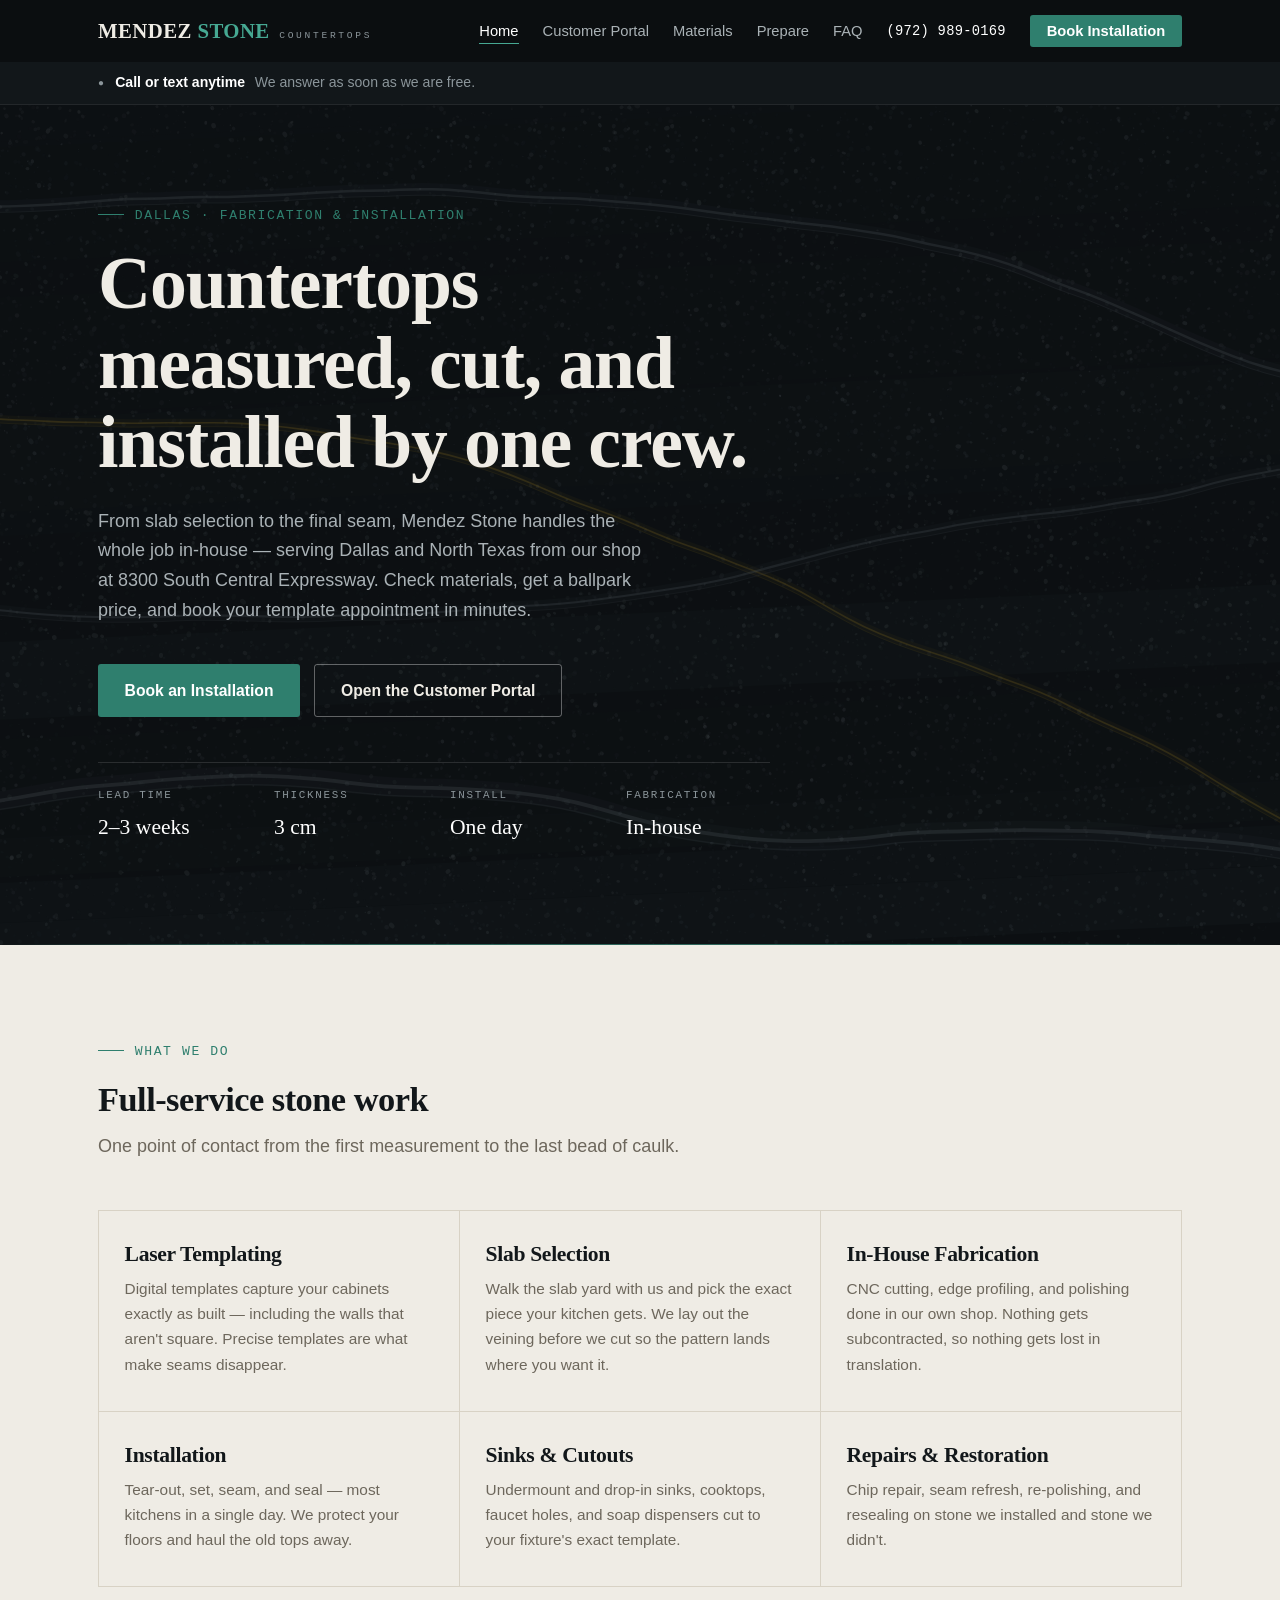
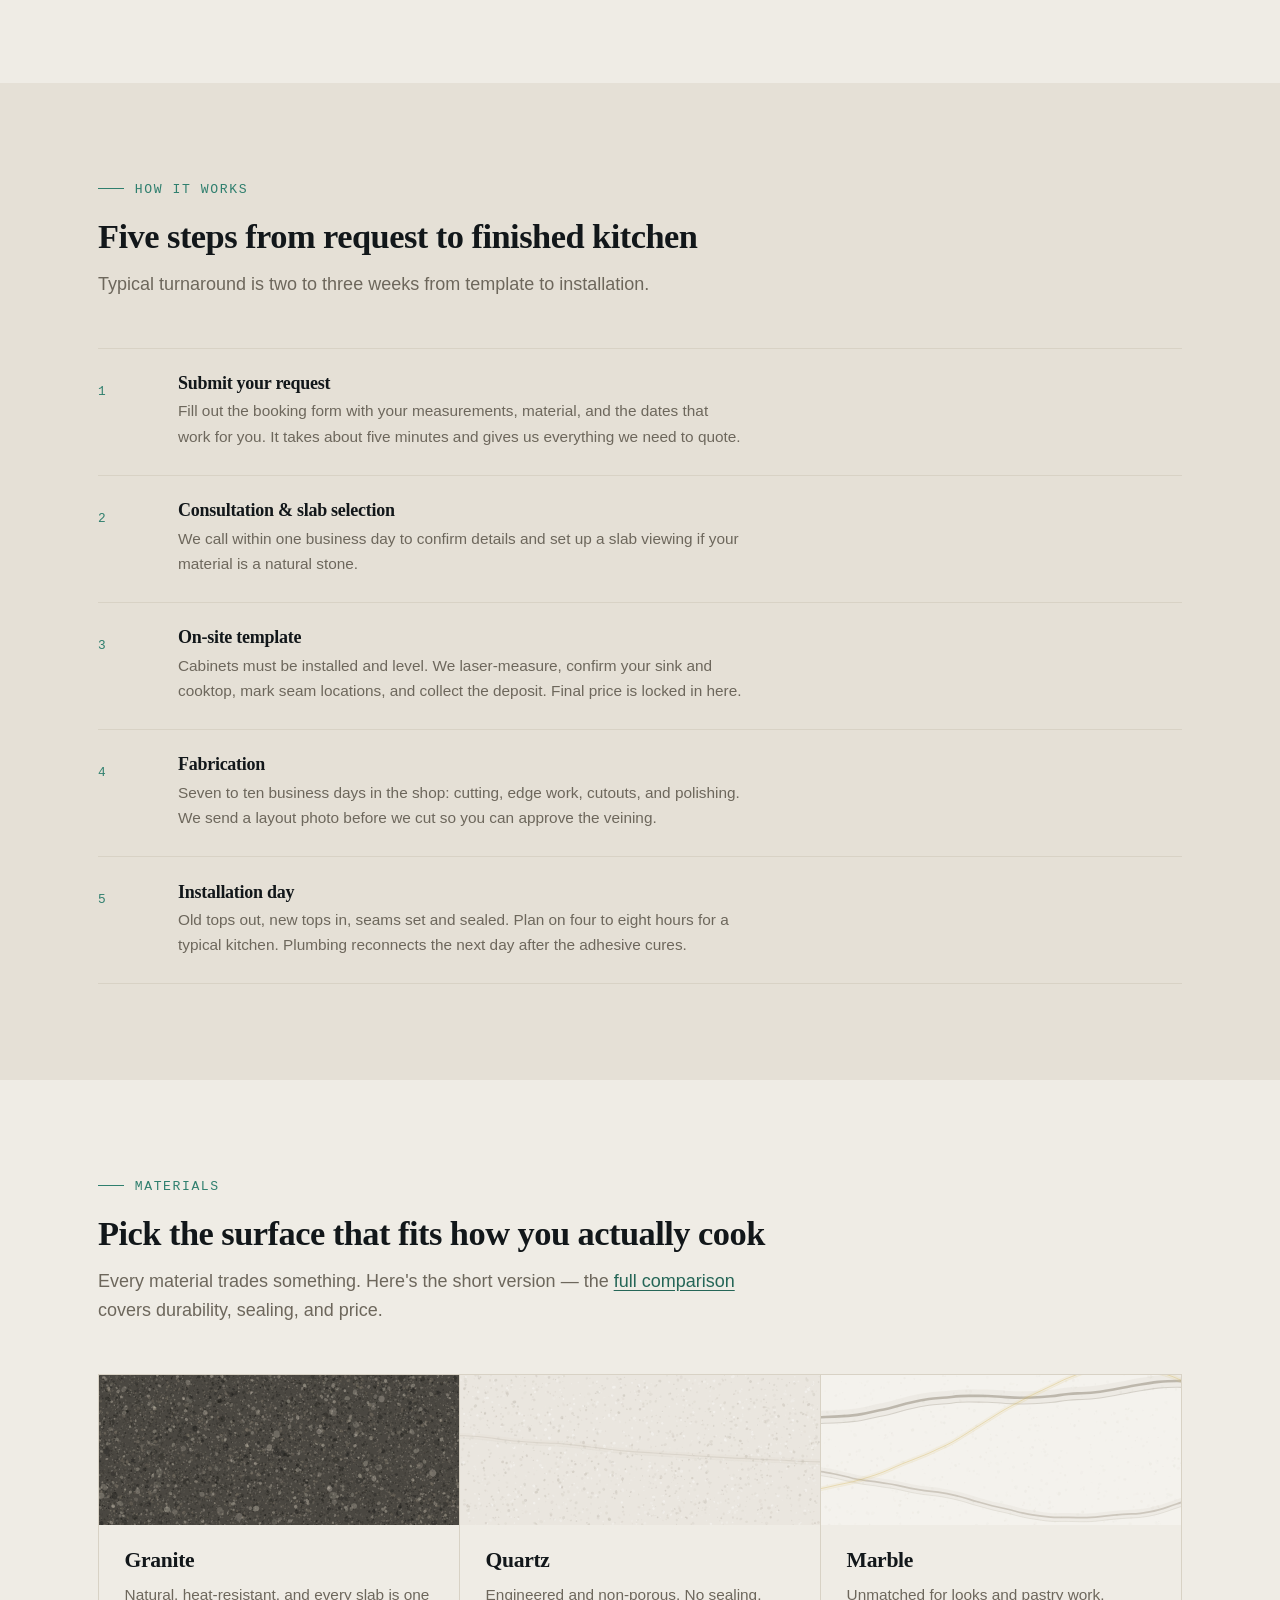
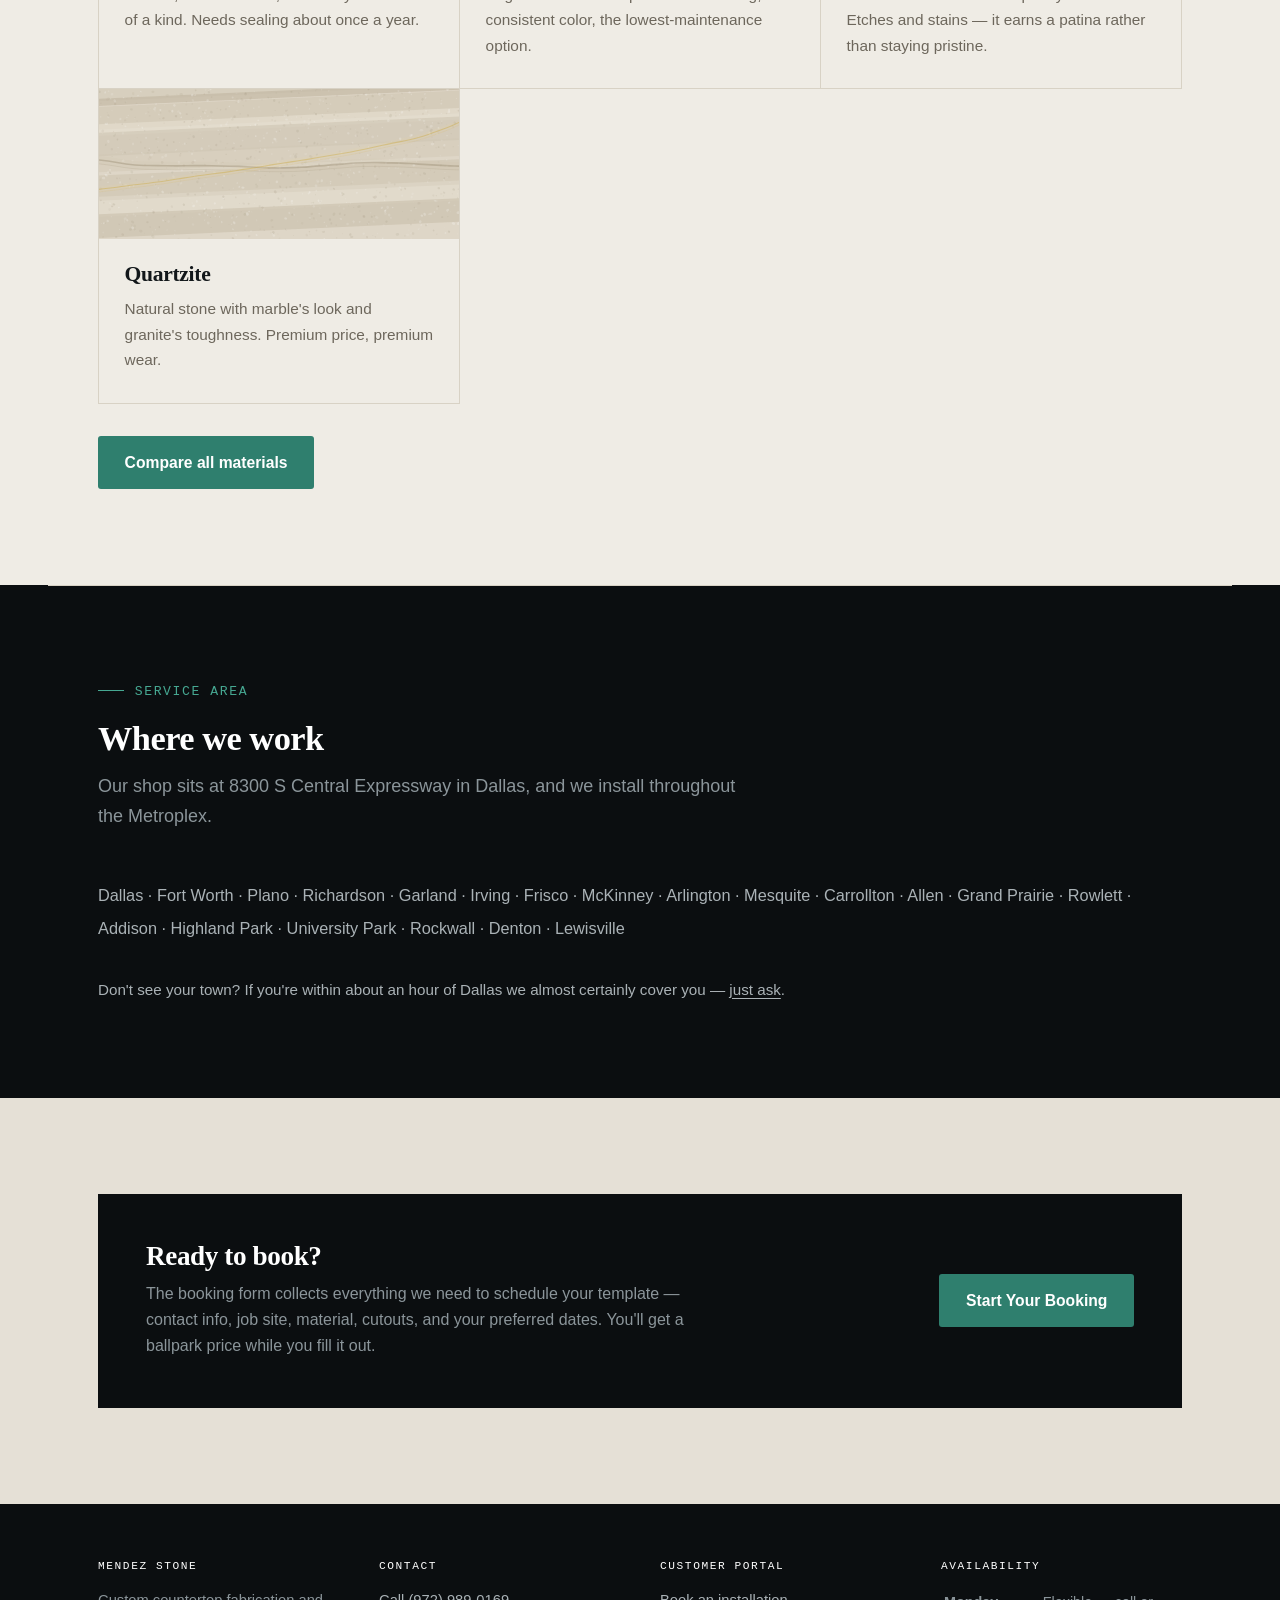
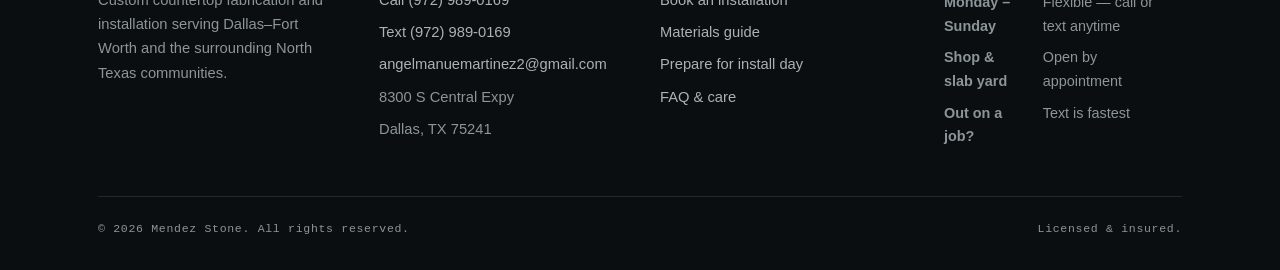
==== commit 380f06e0: "Tighten the hero spec strip Shorter labels (Lead time / Thickness / Install / Fabrication) stop the " ====
--- a/docs/index.html
+++ b/docs/index.html
@@ -95,15 +95,15 @@
       </div>
       <dl class="hero-specs">
         <div class="hero-spec">
-          <dt>Template to install</dt>
+          <dt>Lead time</dt>
           <dd>2–3 weeks</dd>
         </div>
         <div class="hero-spec">
-          <dt>Standard thickness</dt>
+          <dt>Thickness</dt>
           <dd>3 cm</dd>
         </div>
         <div class="hero-spec">
-          <dt>Most kitchens set in</dt>
+          <dt>Install</dt>
           <dd>One day</dd>
         </div>
         <div class="hero-spec">
--- a/docs/css/style.css
+++ b/docs/css/style.css
@@ -338,6 +338,12 @@
   max-width: 46rem;
   padding-top: 1.5rem;
   border-top: 1px solid rgba(255, 255, 255, 0.12);
+}
+
+.hero-spec {
+  display: flex;
+  flex-direction: column;
+  justify-content: space-between;
 }
 
 .hero-spec dt {
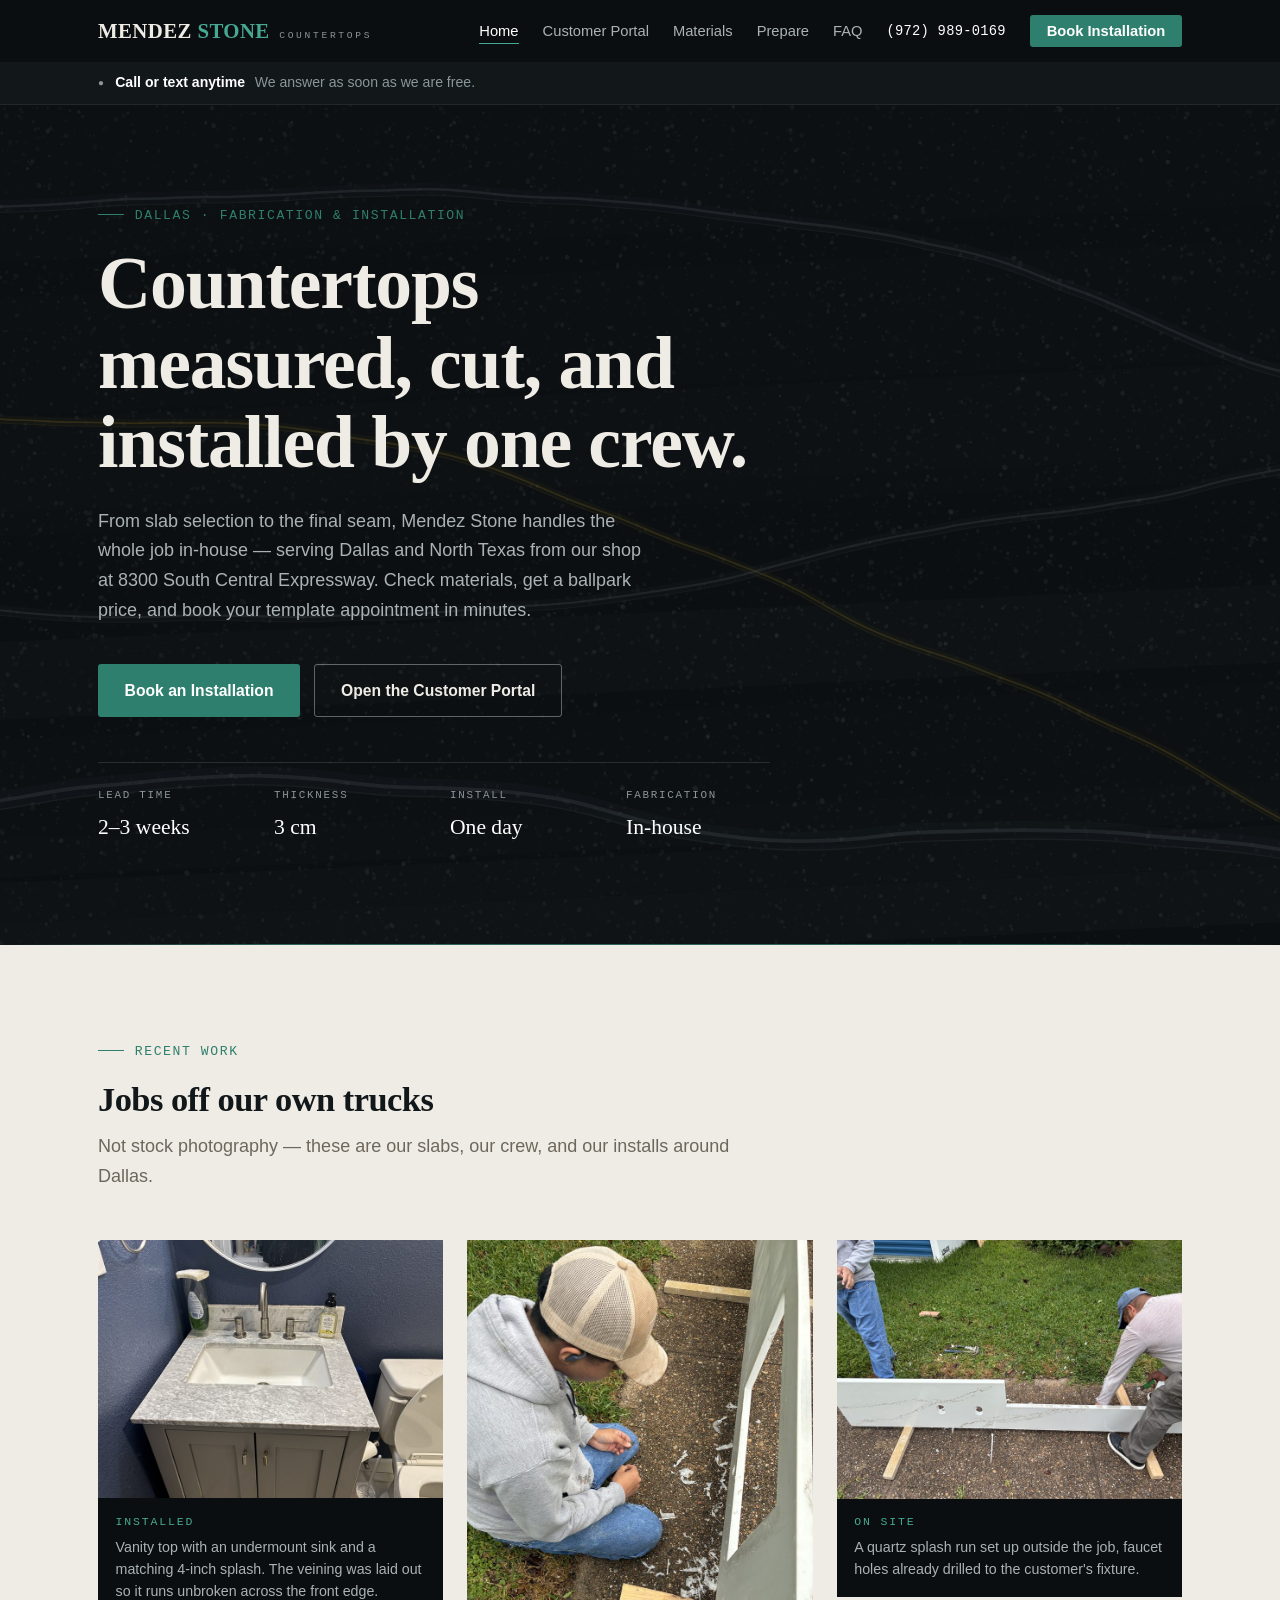
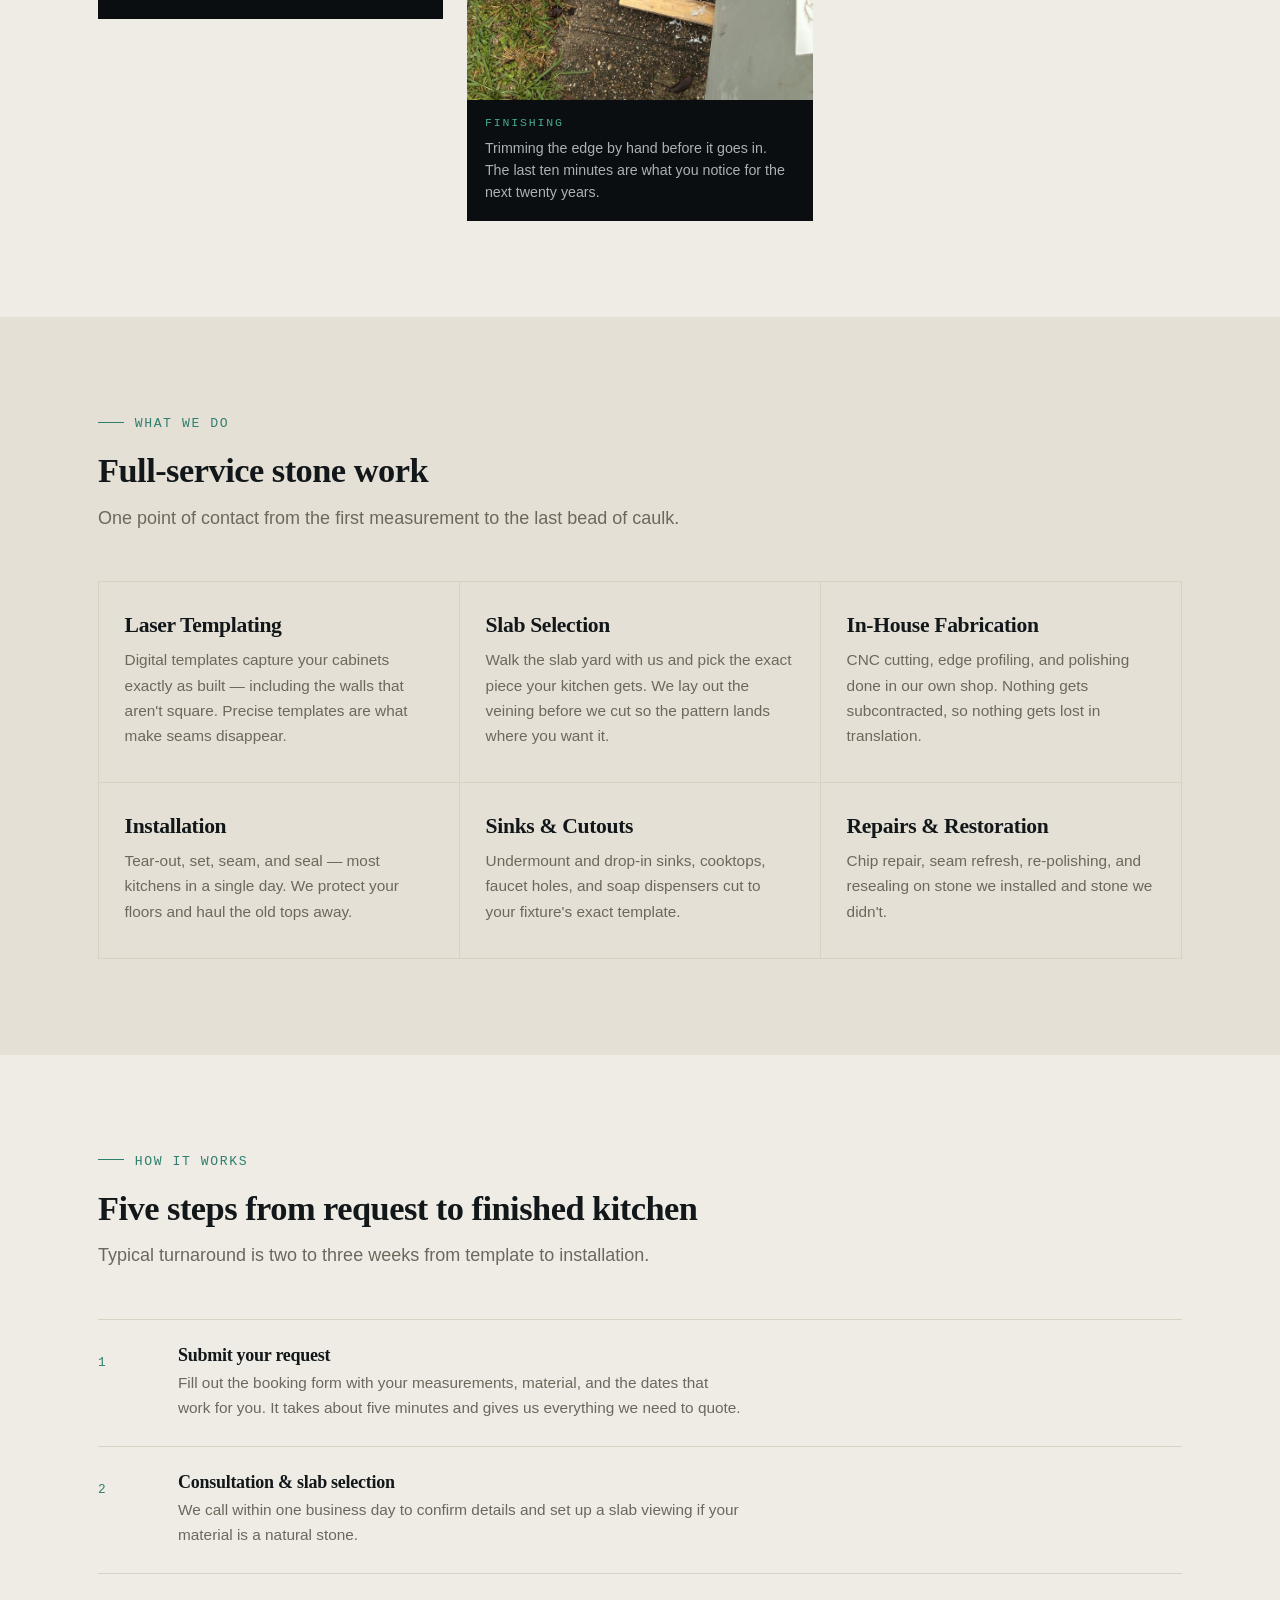
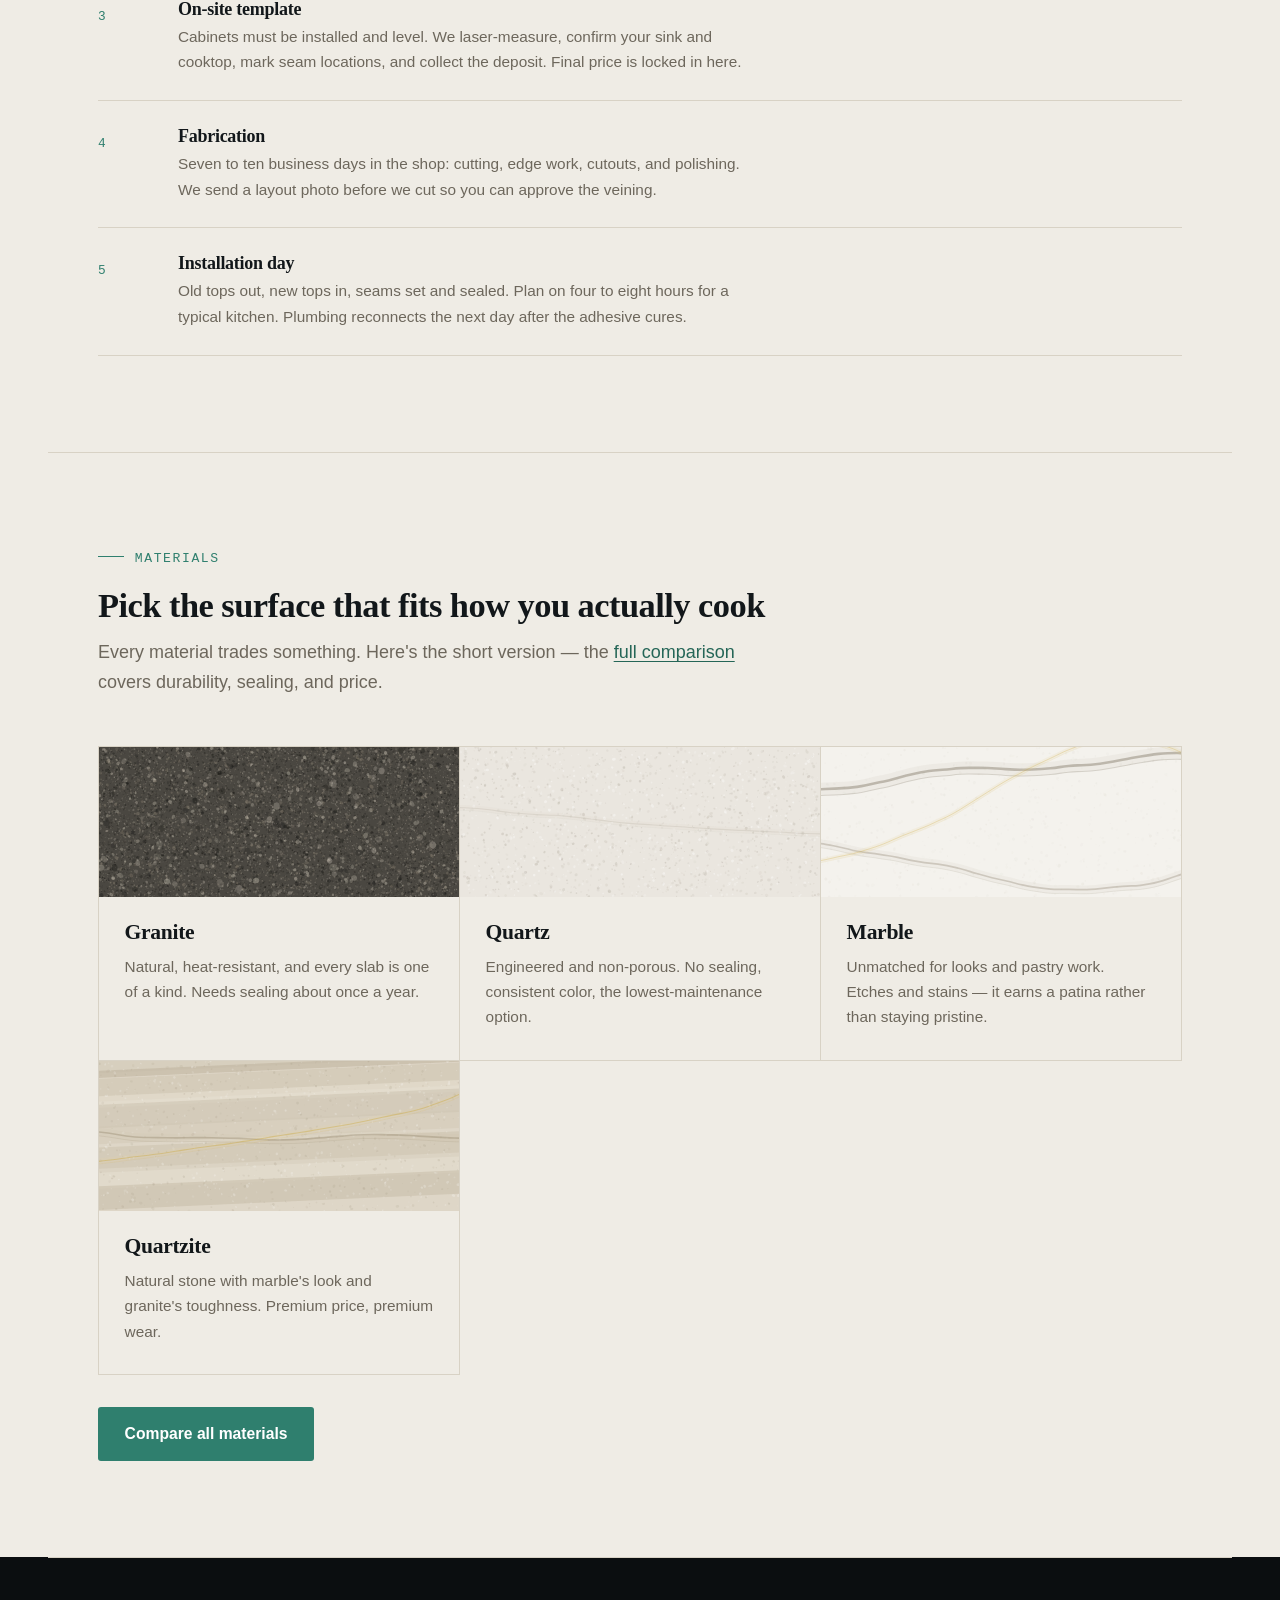
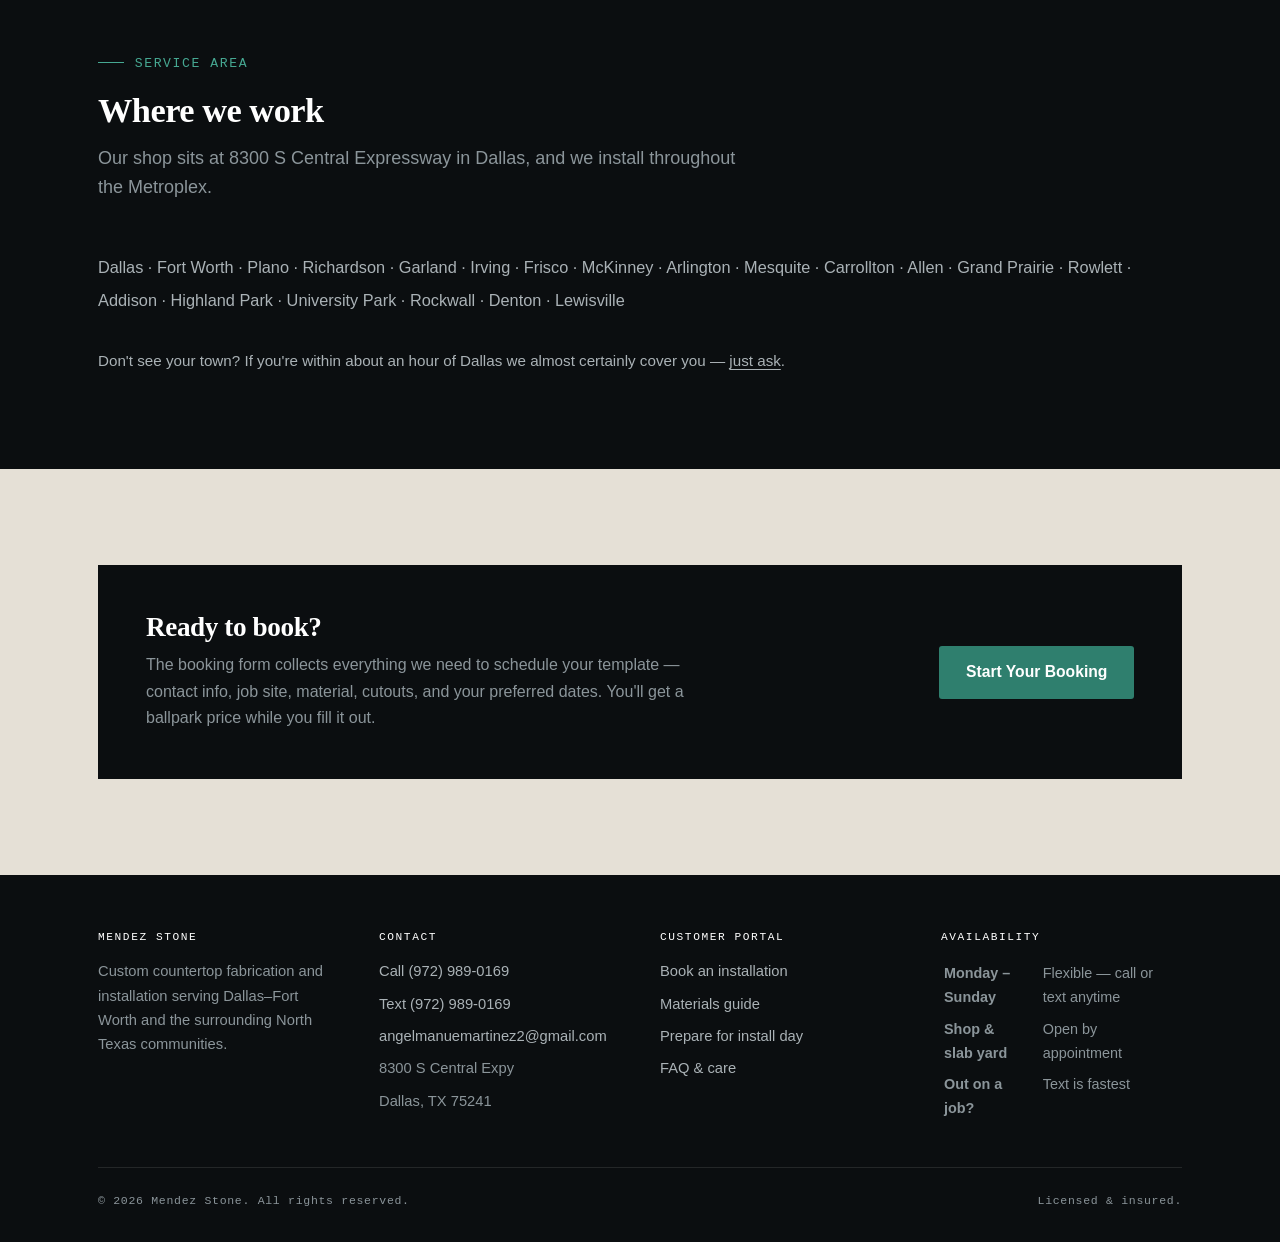
==== commit a43fee97: "Add a Recent work gallery with real job photos Three photographs from actual jobs: a finished marble" ====
--- a/docs/index.html
+++ b/docs/index.html
@@ -5,6 +5,14 @@
 <meta name="viewport" content="width=device-width, initial-scale=1">
 <title>Mendez Stone — Custom Countertops in Dallas, TX | Granite &amp; Quartz Installation</title>
 <meta name="description" content="Dallas countertop fabrication and installation. Mendez Stone installs granite, quartz, marble, and quartzite throughout DFW. Book your template appointment online.">
+<meta property="og:type" content="website">
+<meta property="og:site_name" content="Mendez Stone">
+<meta property="og:locale" content="en_US">
+<meta property="og:title" content="Mendez Stone — Custom Countertops in Dallas, TX">
+<meta property="og:description" content="Granite, quartz, marble, and quartzite fabricated and installed in-house. Serving Dallas and North Texas.">
+<meta name="twitter:card" content="summary">
+<link rel="icon" href="data:image/svg+xml,%3Csvg xmlns='http://www.w3.org/2000/svg' viewBox='0 0 32 32'%3E%3Crect width='32' height='32' fill='%230b0e10'/%3E%3Cpath d='M4 12h17a4 4 0 0 1 0 8H4z' fill='%2346a892'/%3E%3C/svg%3E">
+<meta name="theme-color" content="#0b0e10">
 <link rel="stylesheet" href="css/style.css">
 
 <!-- Local business data for Google. Name, address, and phone below match the
@@ -56,6 +64,8 @@
 </head>
 <body>
 
+<a class="skip-link" href="#main">Skip to content</a>
+
 <header class="site-header">
   <div class="container nav-bar">
     <a class="brand" href="index.html">
@@ -78,7 +88,7 @@
 
 <div id="shop-status" class="status-bar" hidden></div>
 
-<section class="hero">
+<section class="hero" id="main" tabindex="-1">
   <canvas class="hero-slab" data-stone="hero" aria-hidden="true"></canvas>
   <div class="container">
     <div class="hero-inner">
@@ -115,7 +125,63 @@
   </div>
 </section>
 
-<section class="section">
+<section class="section" id="work">
+  <div class="container">
+    <div class="section-head">
+      <span class="eyebrow">Recent work</span>
+      <h2>Jobs off our own trucks</h2>
+      <p>Not stock photography — these are our slabs, our crew, and our installs
+      around Dallas.</p>
+    </div>
+    <div class="work-grid">
+
+      <figure class="work-item">
+        <img src="img/vanity-marble-undermount-800.jpg"
+             srcset="img/vanity-marble-undermount-800.jpg 800w,
+                     img/vanity-marble-undermount-1600.jpg 1600w"
+             sizes="(min-width: 52rem) 33vw, 100vw"
+             width="1600" height="1200" loading="lazy" decoding="async"
+             alt="Finished bathroom vanity in white and grey veined marble with an undermount sink and a matching backsplash, against a navy wall.">
+        <figcaption>
+          <span class="kicker">Installed</span>
+          Vanity top with an undermount sink and a matching 4-inch splash. The
+          veining was laid out so it runs unbroken across the front edge.
+        </figcaption>
+      </figure>
+
+      <figure class="work-item">
+        <img src="img/edge-finishing-800.jpg"
+             srcset="img/edge-finishing-800.jpg 800w,
+                     img/edge-finishing-1600.jpg 1600w"
+             sizes="(min-width: 52rem) 33vw, 100vw"
+             width="1600" height="2133" loading="lazy" decoding="async"
+             alt="A fabricator kneeling beside a slab on sawhorses, trimming cured silicone off the finished edge by hand.">
+        <figcaption>
+          <span class="kicker">Finishing</span>
+          Trimming the edge by hand before it goes in. The last ten minutes are
+          what you notice for the next twenty years.
+        </figcaption>
+      </figure>
+
+      <figure class="work-item">
+        <img src="img/crew-quartz-backsplash-800.jpg"
+             srcset="img/crew-quartz-backsplash-800.jpg 800w,
+                     img/crew-quartz-backsplash-1600.jpg 1600w"
+             sizes="(min-width: 52rem) 33vw, 100vw"
+             width="1600" height="1200" loading="lazy" decoding="async"
+             alt="Two Mendez Stone fabricators working on a long white quartz backsplash piece set on sawhorses outside a job site, with faucet holes already drilled.">
+        <figcaption>
+          <span class="kicker">On site</span>
+          A quartz splash run set up outside the job, faucet holes already
+          drilled to the customer's fixture.
+        </figcaption>
+      </figure>
+
+    </div>
+  </div>
+</section>
+
+<section class="section alt">
   <div class="container">
     <div class="section-head">
       <span class="eyebrow">What we do</span>
@@ -157,7 +223,7 @@
   </div>
 </section>
 
-<section class="section alt">
+<section class="section">
   <div class="container">
     <div class="section-head">
       <span class="eyebrow">How it works</span>
--- a/docs/css/style.css
+++ b/docs/css/style.css
@@ -161,6 +161,26 @@
 
 .accent-text { color: var(--verdigris-dim); font-weight: 600; }
 
+/* ---------- Skip link ---------------------------------------------------- */
+
+.skip-link {
+  position: absolute;
+  left: 0.5rem;
+  top: -3.5rem;
+  z-index: 100;
+  background: var(--verdigris);
+  color: var(--white);
+  padding: 0.6rem 1rem;
+  border-radius: var(--radius);
+  text-decoration: none;
+  font-weight: 600;
+  transition: top 0.15s;
+}
+
+.skip-link:focus { top: 0.5rem; color: var(--white); }
+
+[id="main"]:focus { outline: none; }
+
 /* ---------- Header ------------------------------------------------------- */
 
 .site-header {
@@ -455,12 +475,48 @@
 .card p { color: var(--mud-600); font-size: 0.96rem; }
 .section.dark .card p { color: var(--slate-400); }
 
-.card .icon { display: none; }   /* icons are typographic now */
 
 /* Material cards carry a real drawn sample */
 .card.stone { padding: 0; display: flex; flex-direction: column; }
 .card.stone .swatch { width: 100%; height: 150px; }
 .card.stone .stone-body { padding: 1.5rem 1.6rem 1.9rem; }
+
+/* ---------- Work gallery -------------------------------------------------
+   Each photo keeps its own aspect ratio. Forcing a portrait shot into a
+   landscape frame crops out the part worth showing, and an uneven row of
+   real photographs reads more honestly than a tidy grid of crops anyway.
+   ------------------------------------------------------------------------- */
+
+.work-grid {
+  display: grid;
+  grid-template-columns: repeat(auto-fit, minmax(min(100%, 17rem), 1fr));
+  gap: 1.5rem;
+  align-items: start;
+}
+
+.work-item {
+  margin: 0;
+  background: var(--ink-900);
+  overflow: hidden;
+}
+
+.work-item img {
+  width: 100%;
+  height: auto;
+  display: block;
+}
+
+.work-item figcaption {
+  padding: 0.9rem 1.1rem 1.1rem;
+  color: var(--slate-300);
+  font-size: 0.89rem;
+  line-height: 1.55;
+}
+
+.work-item figcaption .kicker {
+  color: var(--verdigris-bright);
+  margin-bottom: 0.3rem;
+}
 
 /* ---------- Steps -------------------------------------------------------- */
 
@@ -532,7 +588,6 @@
 
 .tile h3 { font-size: var(--step-1); margin-bottom: 0.45rem; }
 .tile p { color: var(--mud-600); font-size: 0.93rem; padding-right: 1.5rem; }
-.tile .icon { display: none; }
 
 /* ---------- Tables ------------------------------------------------------- */
 
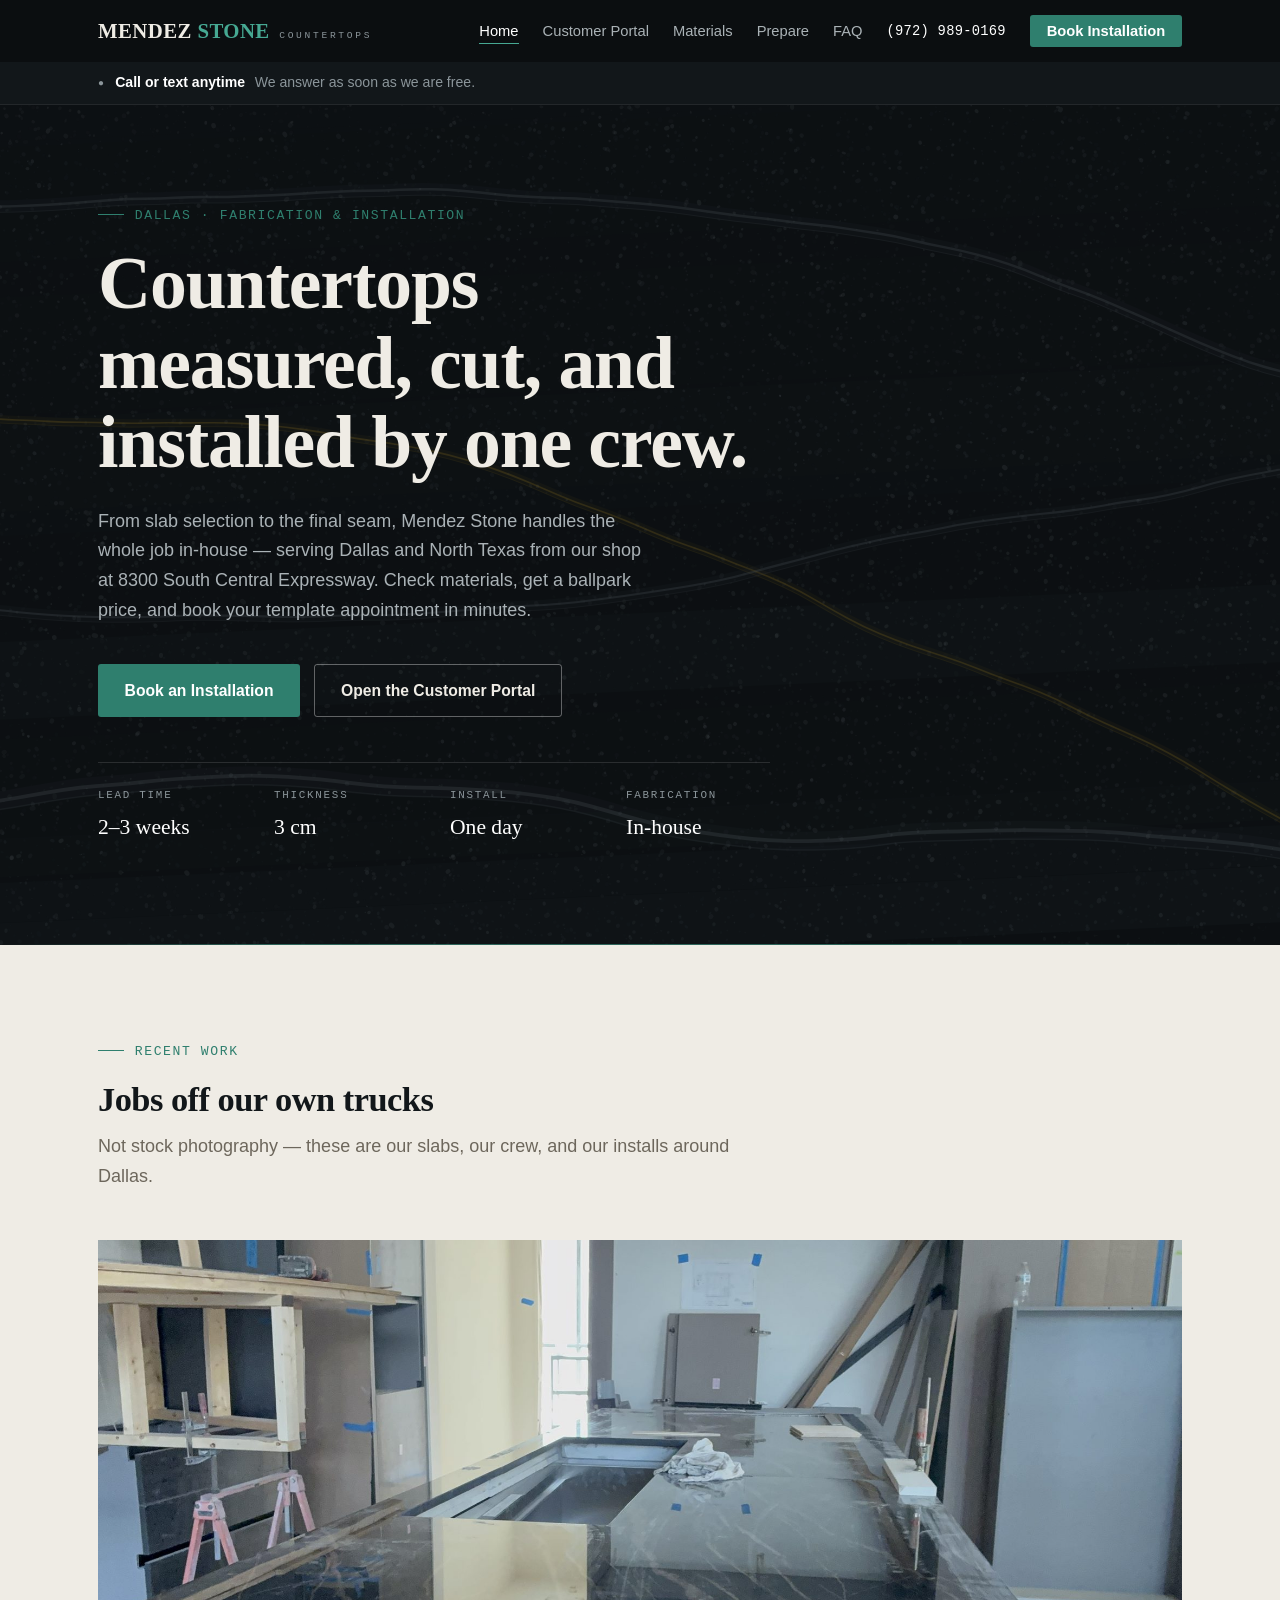
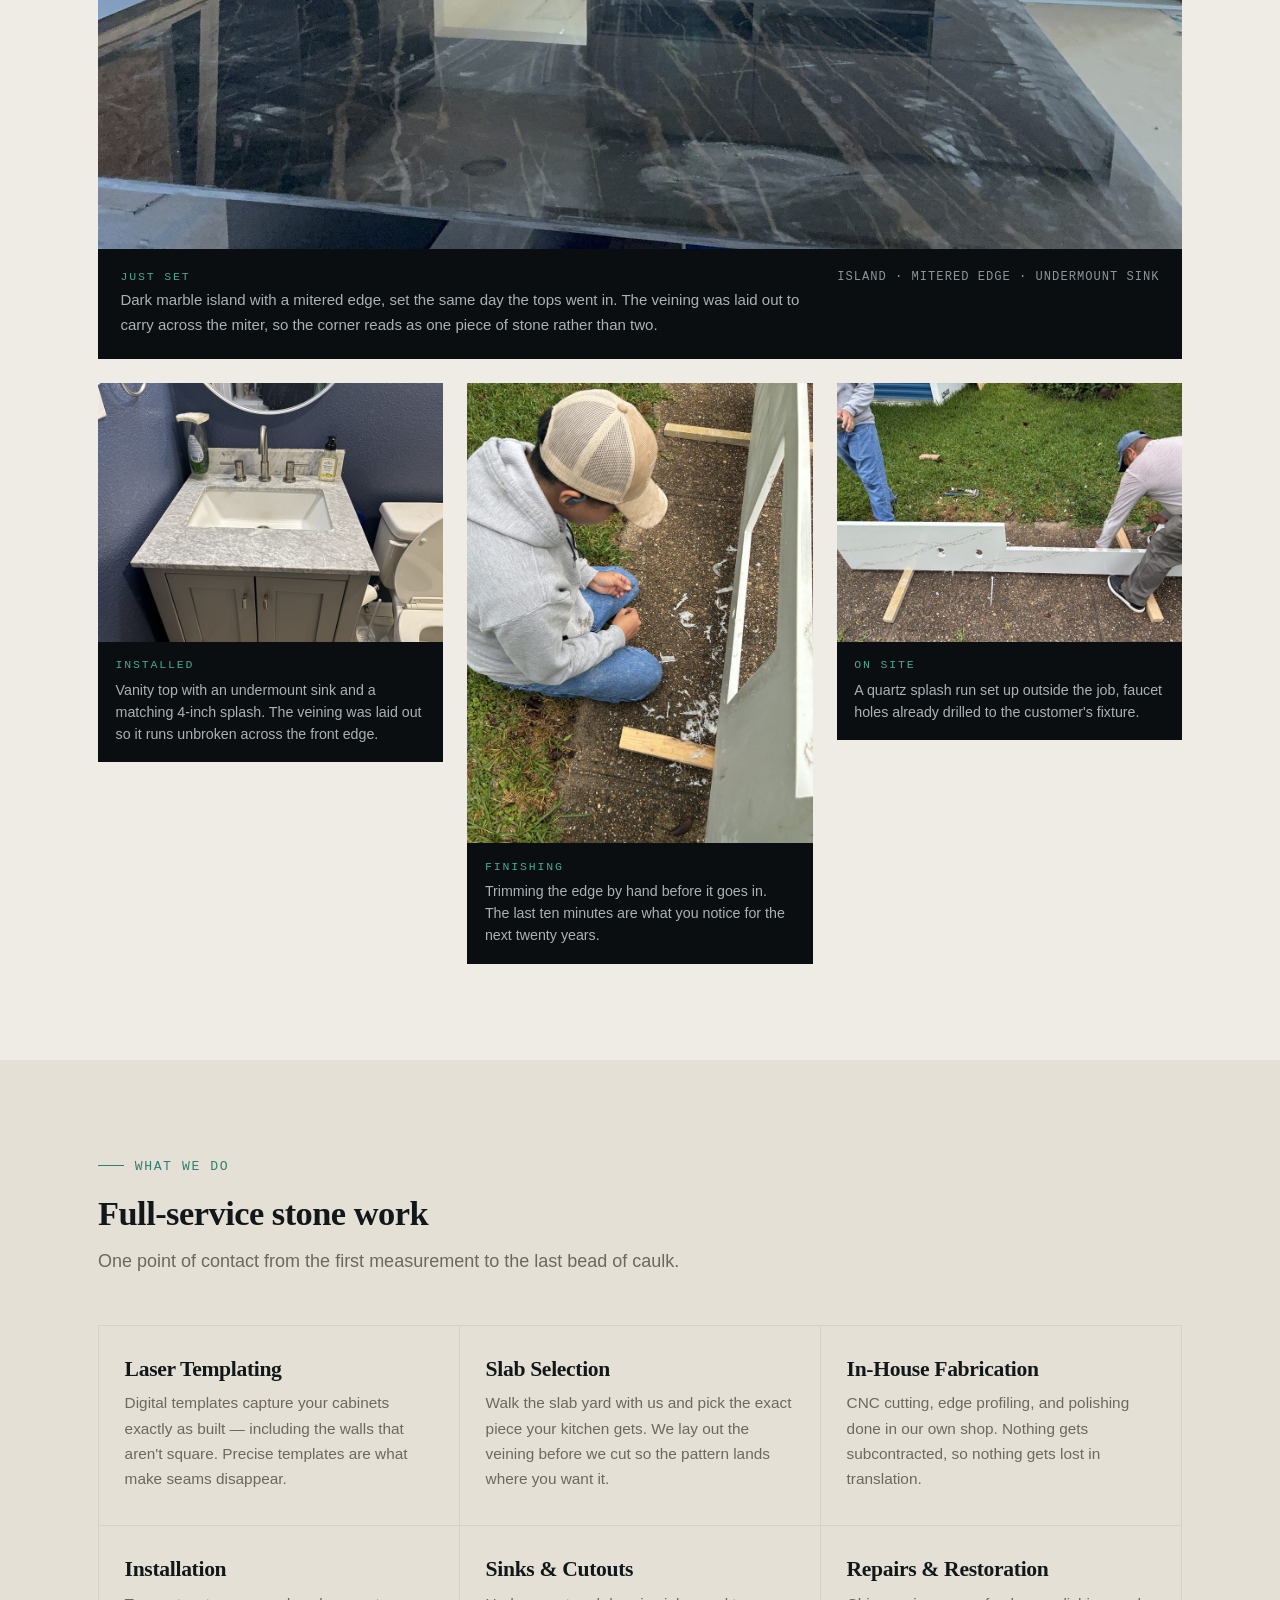
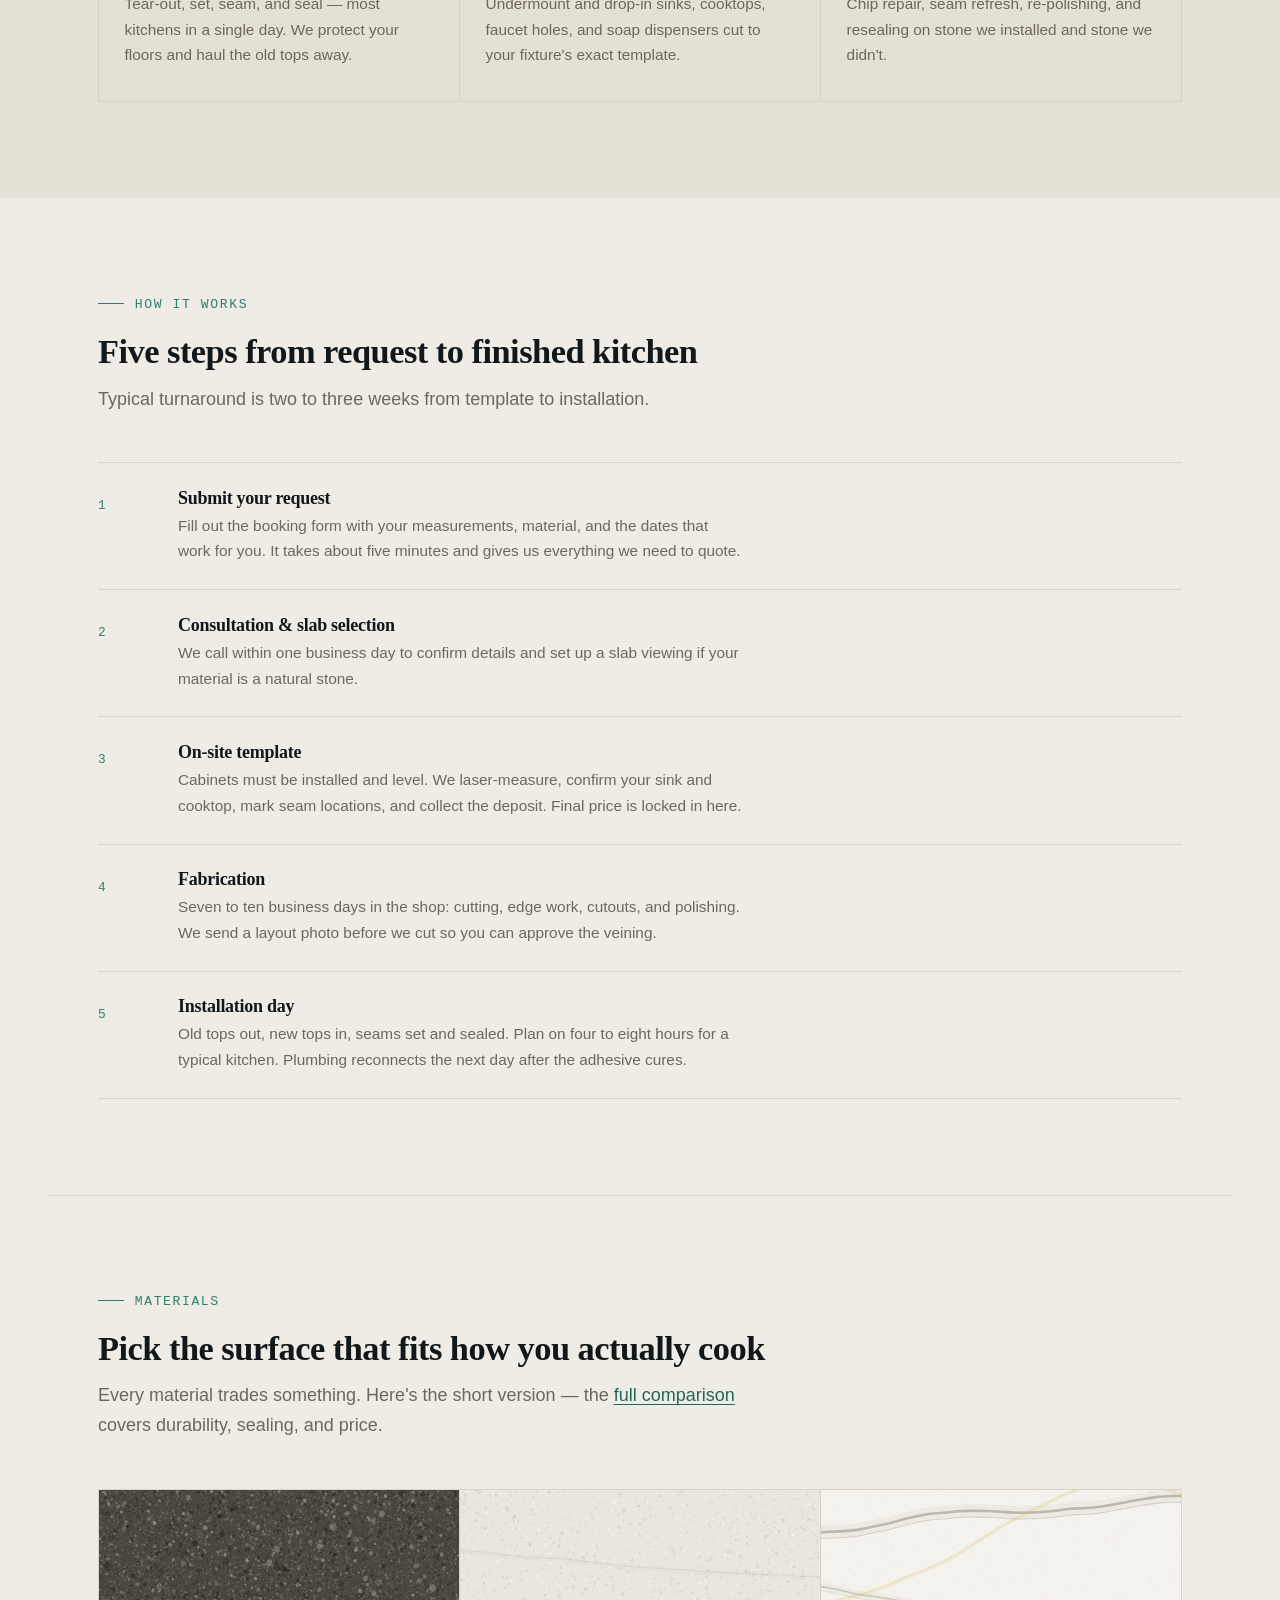
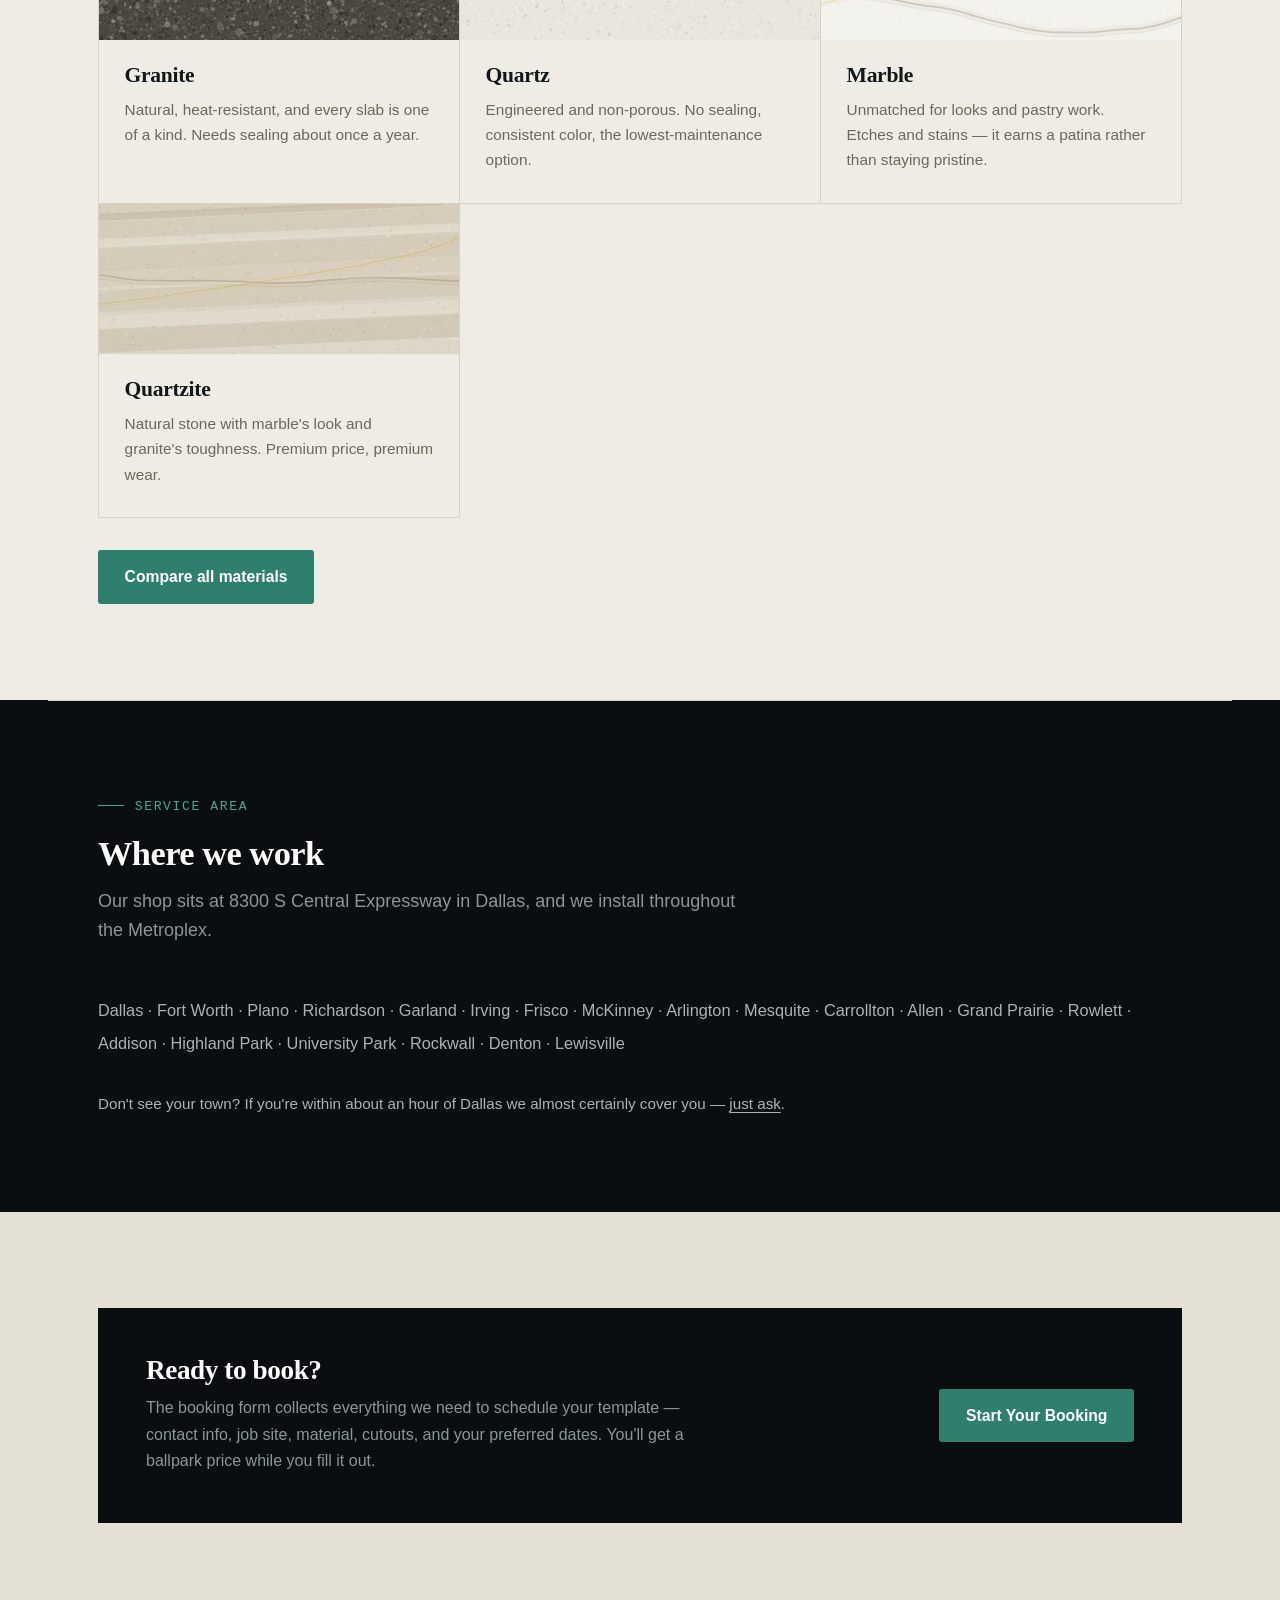
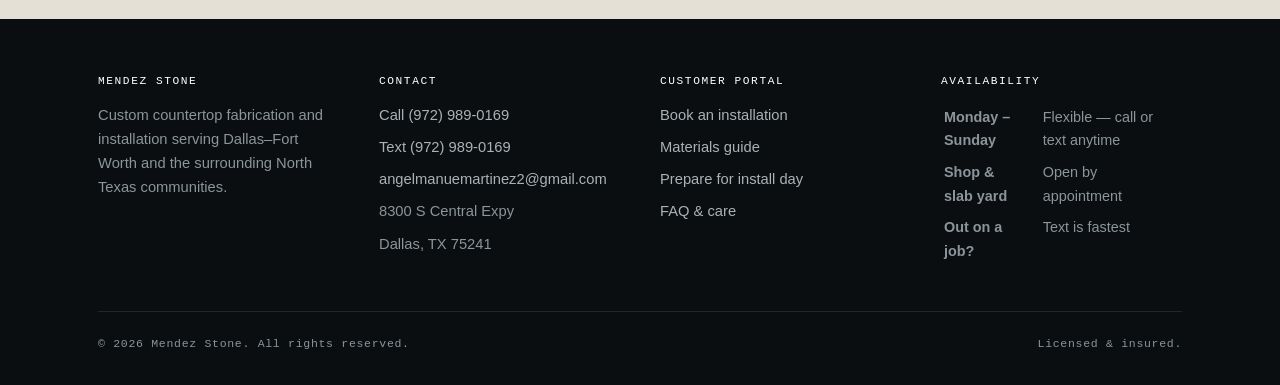
==== commit 0a32671c: "Lead the gallery with the dark marble island A wide feature slot above the three-up row, holding the" ====
--- a/docs/index.html
+++ b/docs/index.html
@@ -133,6 +133,24 @@
       <p>Not stock photography — these are our slabs, our crew, and our installs
       around Dallas.</p>
     </div>
+    <figure class="work-feature">
+      <img src="img/island-dark-marble-1000.jpg"
+           srcset="img/island-dark-marble-1000.jpg 1000w,
+                   img/island-dark-marble-2000.jpg 2000w"
+           sizes="(min-width: 74rem) 1116px, 100vw"
+           width="2000" height="1125" loading="lazy" decoding="async"
+           alt="A large dark marble kitchen island with gold and white veining, freshly installed in a house still under construction, with a mitered edge and an undermount sink cutout.">
+      <figcaption>
+        <span>
+          <span class="kicker">Just set</span>
+          Dark marble island with a mitered edge, set the same day the tops went
+          in. The veining was laid out to carry across the miter, so the corner
+          reads as one piece of stone rather than two.
+        </span>
+        <span class="work-meta">Island &middot; Mitered edge &middot; Undermount sink</span>
+      </figcaption>
+    </figure>
+
     <div class="work-grid">
 
       <figure class="work-item">
--- a/docs/css/style.css
+++ b/docs/css/style.css
@@ -486,6 +486,33 @@
    landscape frame crops out the part worth showing, and an uneven row of
    real photographs reads more honestly than a tidy grid of crops anyway.
    ------------------------------------------------------------------------- */
+
+.work-feature {
+  margin: 0 0 1.5rem;
+  background: var(--ink-900);
+  overflow: hidden;
+}
+
+.work-feature img { width: 100%; height: auto; display: block; }
+
+.work-feature figcaption {
+  padding: 1.1rem 1.4rem 1.3rem;
+  color: var(--slate-300);
+  display: grid;
+  gap: 0.2rem 2rem;
+  font-size: 0.94rem;
+}
+
+@media (min-width: 46rem) {
+  .work-feature figcaption {
+    grid-template-columns: minmax(0, 1fr) auto;
+    align-items: baseline;
+  }
+  .work-feature .work-meta { text-align: right; white-space: nowrap; }
+}
+
+.work-feature .kicker { color: var(--verdigris-bright); margin-bottom: 0.15rem; }
+.work-feature .work-meta { color: var(--slate-400); font-family: var(--font-mono); font-size: 0.76rem; letter-spacing: 0.08em; text-transform: uppercase; }
 
 .work-grid {
   display: grid;
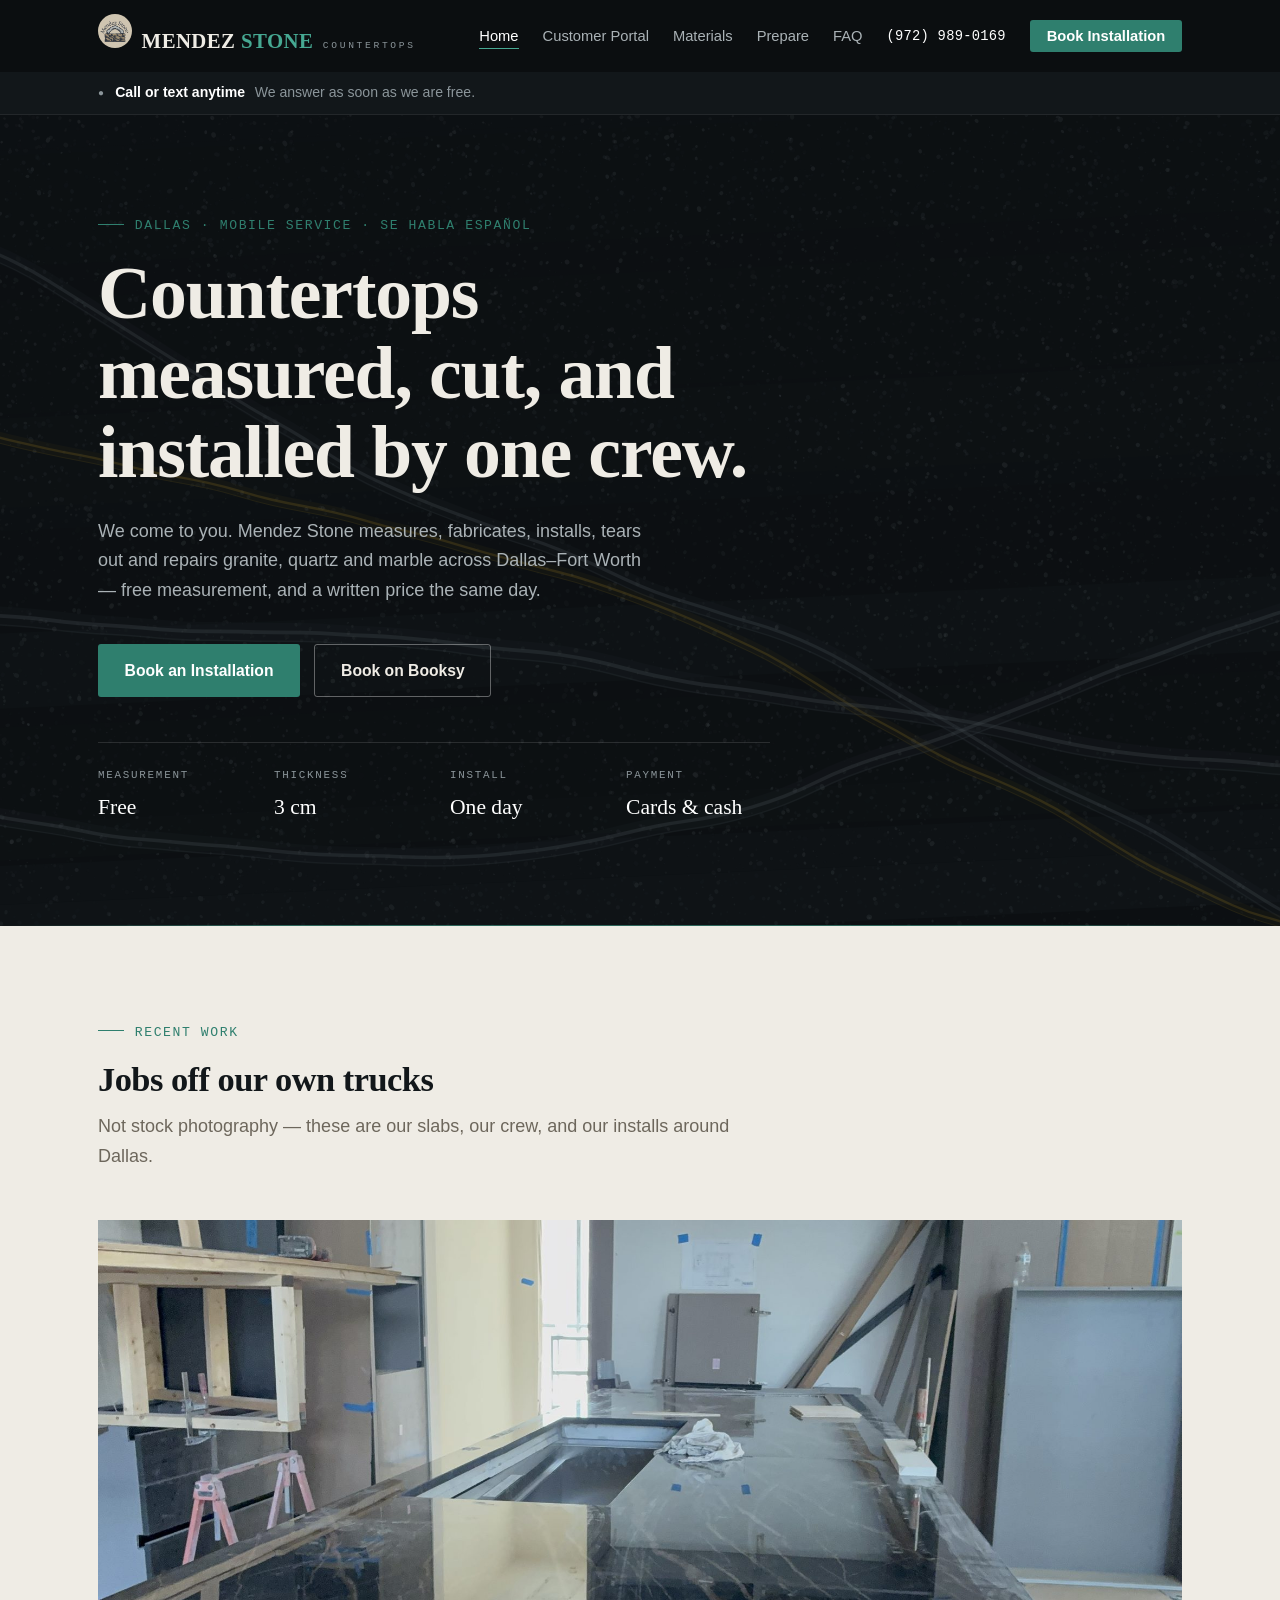
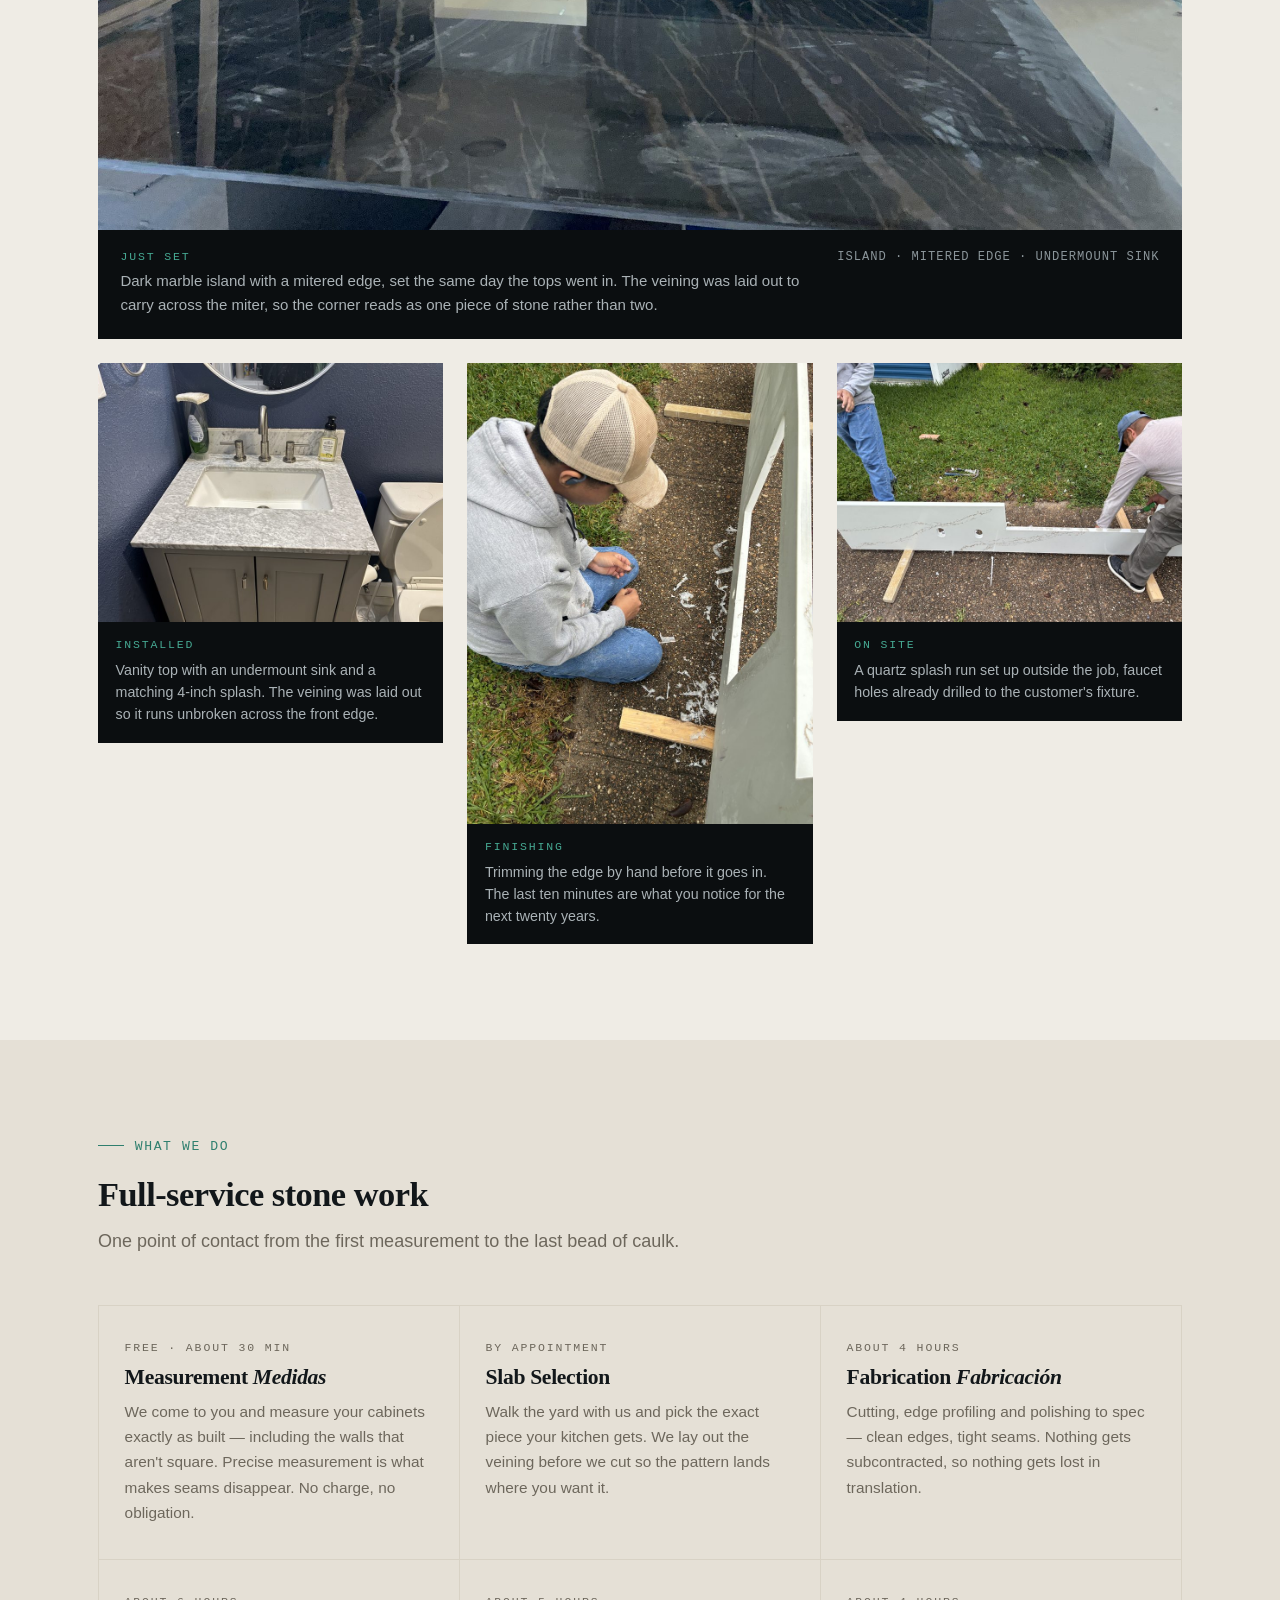
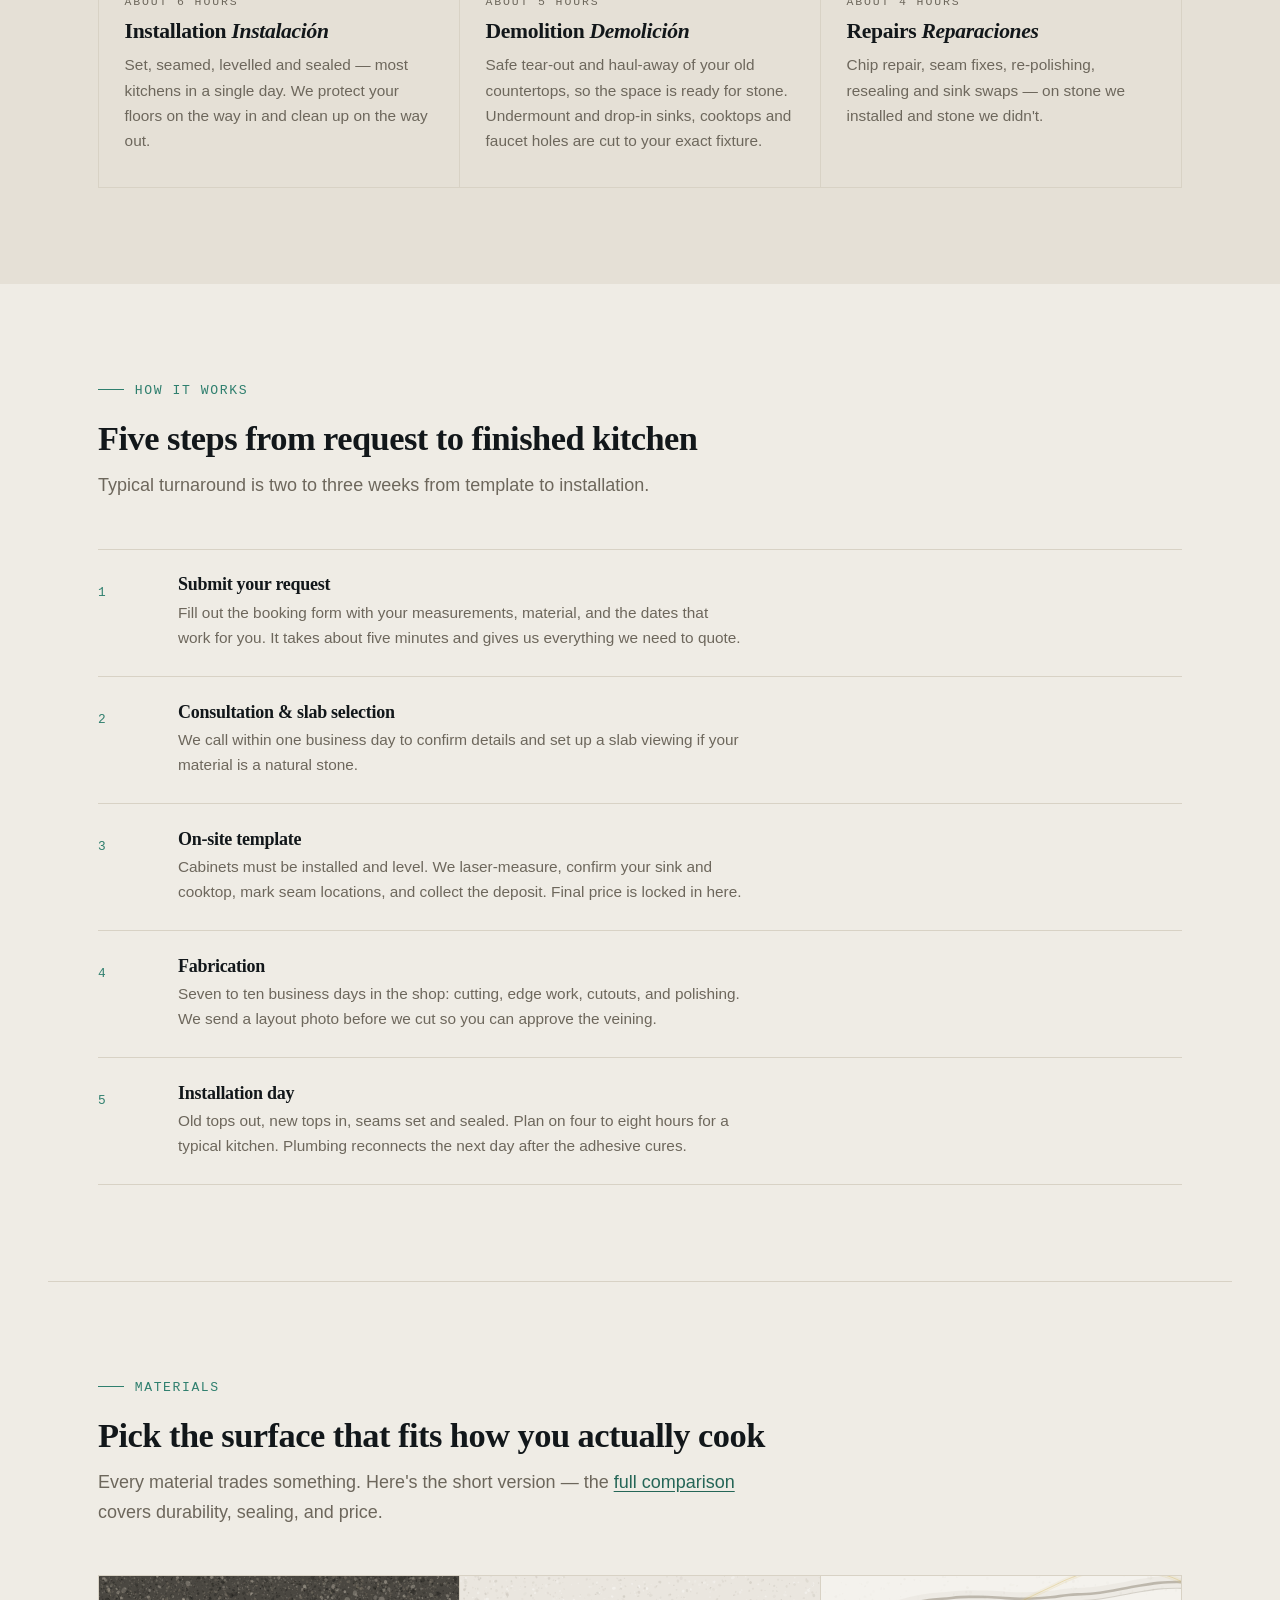
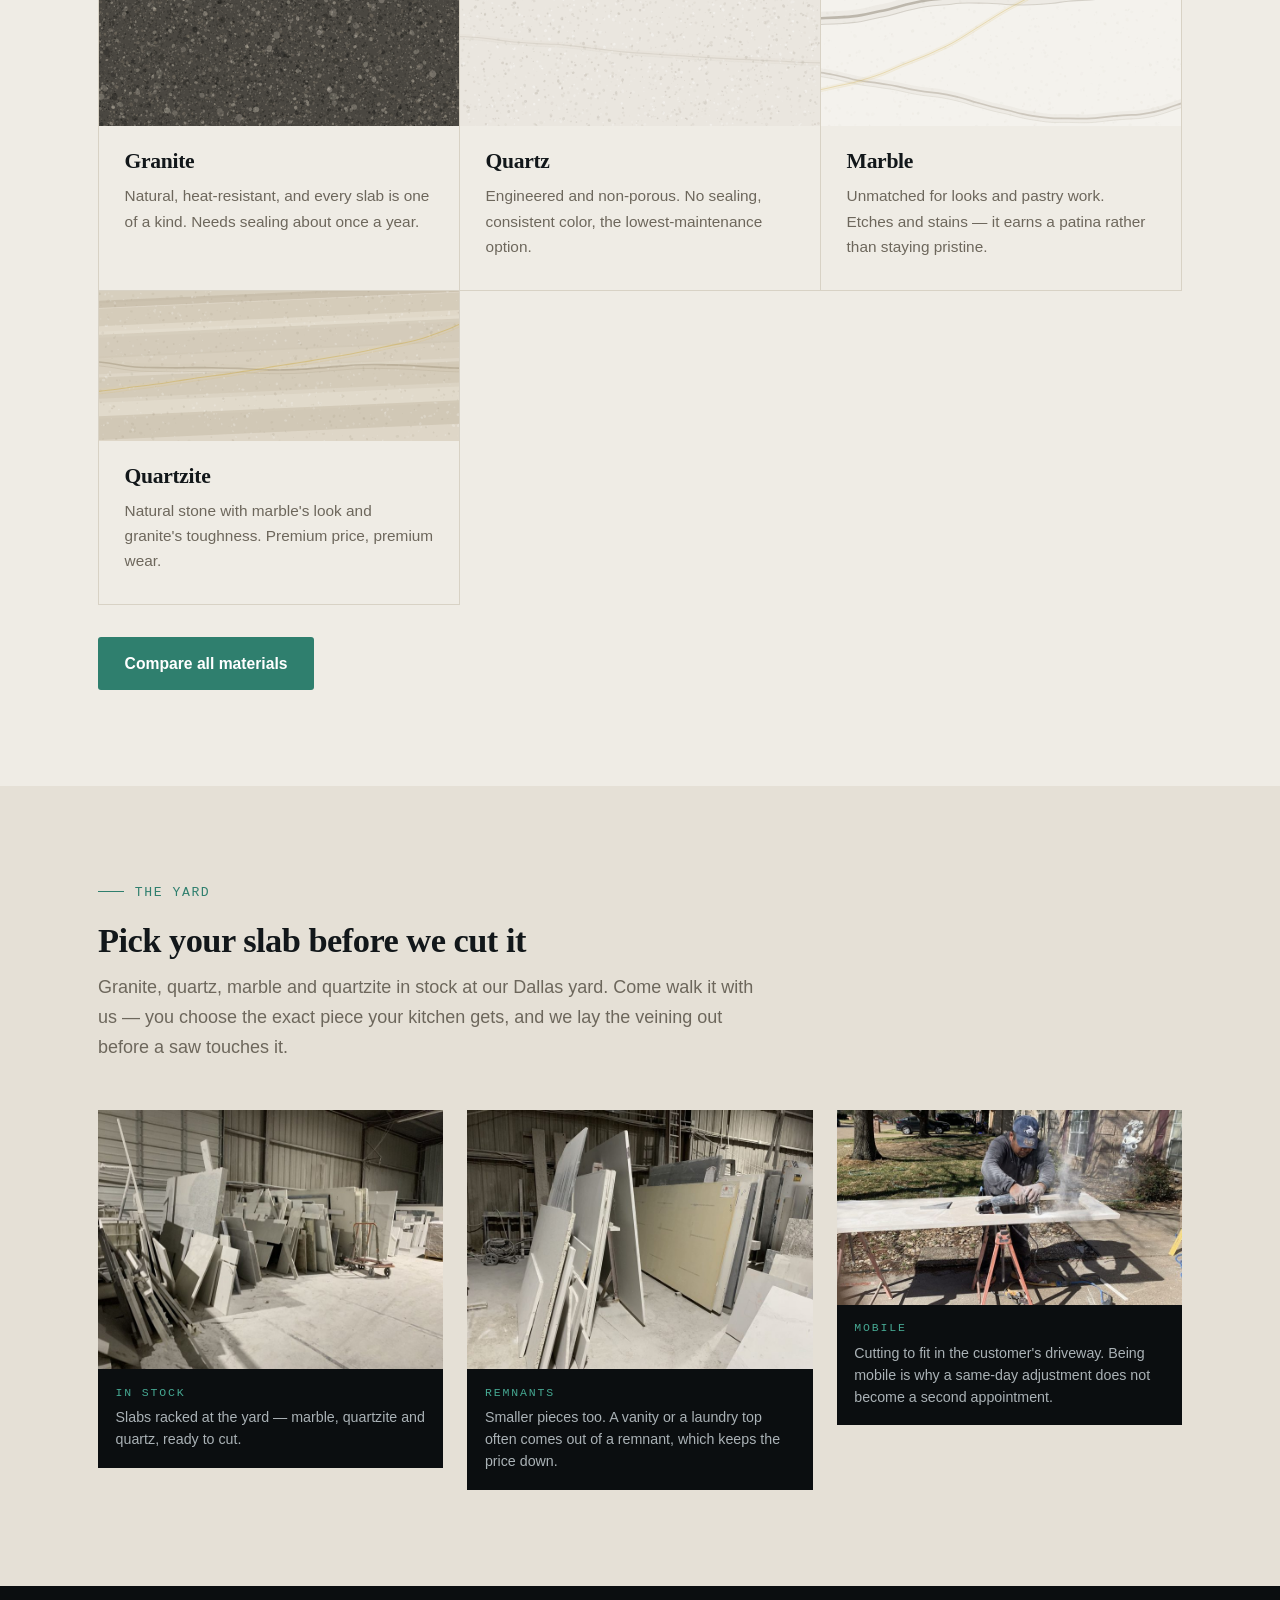
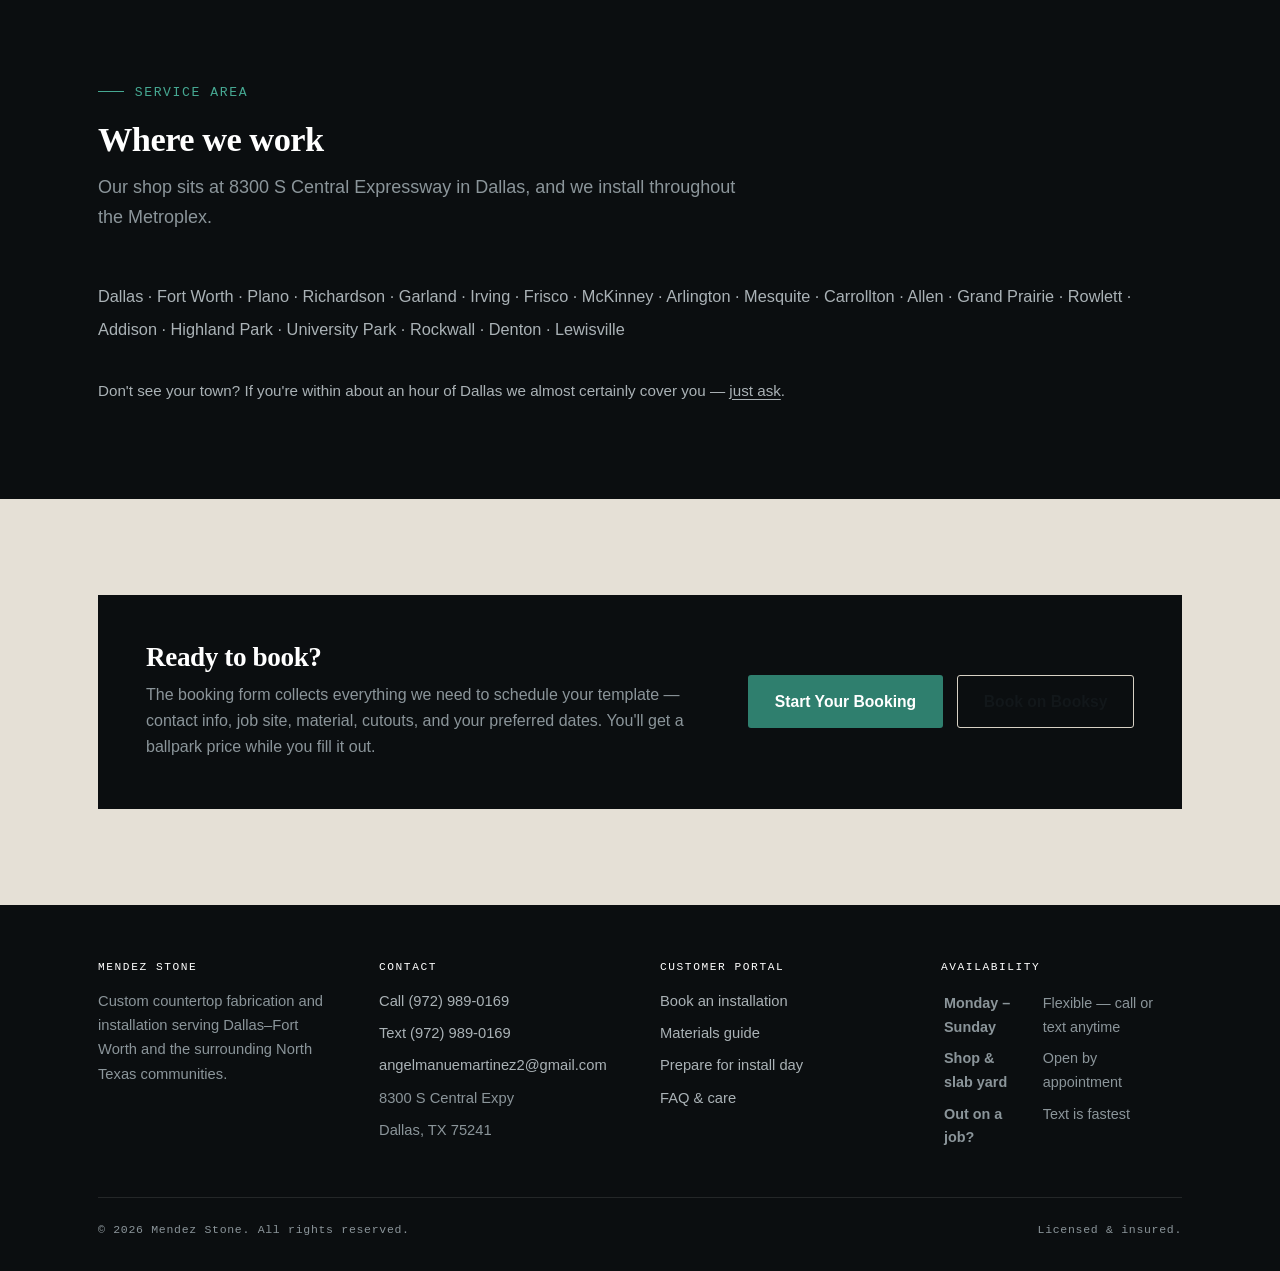
==== commit ceb79cad: "Fold the previous site's information into this one Keeps this design and takes what the earlier site" ====
--- a/docs/index.html
+++ b/docs/index.html
@@ -13,6 +13,11 @@
 <meta name="twitter:card" content="summary">
 <link rel="icon" href="data:image/svg+xml,%3Csvg xmlns='http://www.w3.org/2000/svg' viewBox='0 0 32 32'%3E%3Crect width='32' height='32' fill='%230b0e10'/%3E%3Cpath d='M4 12h17a4 4 0 0 1 0 8H4z' fill='%2346a892'/%3E%3C/svg%3E">
 <meta name="theme-color" content="#0b0e10">
+<link rel="manifest" href="manifest.webmanifest">
+<link rel="apple-touch-icon" href="img/apple-touch-icon.png">
+<meta name="mobile-web-app-capable" content="yes">
+<meta name="apple-mobile-web-app-capable" content="yes">
+<meta name="apple-mobile-web-app-title" content="Mendez Stone">
 <link rel="stylesheet" href="css/style.css">
 
 <!-- Local business data for Google. Name, address, and phone below match the
@@ -69,6 +74,7 @@
 <header class="site-header">
   <div class="container nav-bar">
     <a class="brand" href="index.html">
+      <img class="brand-logo" src="img/logo.jpg" alt="" width="34" height="34">
       <span class="brand-mark">MENDEZ <span>STONE</span></span>
       <span class="brand-tag">Countertops</span>
     </a>
@@ -92,21 +98,21 @@
   <canvas class="hero-slab" data-stone="hero" aria-hidden="true"></canvas>
   <div class="container">
     <div class="hero-inner">
-      <span class="eyebrow">Dallas · Fabrication &amp; Installation</span>
+      <span class="eyebrow">Dallas · Mobile service · Se habla español</span>
       <h1>Countertops measured, cut, and installed by one crew.</h1>
       <p class="lead">
-        From slab selection to the final seam, Mendez Stone handles the whole job in-house —
-        serving Dallas and North Texas from our shop at 8300 South Central Expressway.
-        Check materials, get a ballpark price, and book your template appointment in minutes.
+        We come to you. Mendez Stone measures, fabricates, installs, tears out and
+        repairs granite, quartz and marble across Dallas–Fort Worth — free
+        measurement, and a written price the same day.
       </p>
       <div class="btn-row">
         <a class="btn btn-primary" href="booking.html">Book an Installation</a>
-        <a class="btn btn-ghost" href="portal.html">Open the Customer Portal</a>
+        <a class="btn btn-ghost" data-ms-href="booksy" href="#">Book on Booksy</a>
       </div>
       <dl class="hero-specs">
         <div class="hero-spec">
-          <dt>Lead time</dt>
-          <dd>2–3 weeks</dd>
+          <dt>Measurement</dt>
+          <dd>Free</dd>
         </div>
         <div class="hero-spec">
           <dt>Thickness</dt>
@@ -117,8 +123,8 @@
           <dd>One day</dd>
         </div>
         <div class="hero-spec">
-          <dt>Fabrication</dt>
-          <dd>In-house</dd>
+          <dt>Payment</dt>
+          <dd>Cards &amp; cash</dd>
         </div>
       </dl>
     </div>
@@ -208,34 +214,41 @@
     </div>
     <div class="grid">
       <div class="card">
-                <h3>Laser Templating</h3>
-        <p>Digital templates capture your cabinets exactly as built — including the walls that
-        aren't square. Precise templates are what make seams disappear.</p>
-      </div>
-      <div class="card">
-                <h3>Slab Selection</h3>
-        <p>Walk the slab yard with us and pick the exact piece your kitchen gets. We lay out the
+        <span class="kicker">Free · about 30 min</span>
+        <h3>Measurement <em>Medidas</em></h3>
+        <p>We come to you and measure your cabinets exactly as built — including the walls that
+        aren't square. Precise measurement is what makes seams disappear. No charge, no
+        obligation.</p>
+      </div>
+      <div class="card">
+        <span class="kicker">By appointment</span>
+        <h3>Slab Selection</h3>
+        <p>Walk the yard with us and pick the exact piece your kitchen gets. We lay out the
         veining before we cut so the pattern lands where you want it.</p>
       </div>
       <div class="card">
-                <h3>In-House Fabrication</h3>
-        <p>CNC cutting, edge profiling, and polishing done in our own shop. Nothing gets
-        subcontracted, so nothing gets lost in translation.</p>
-      </div>
-      <div class="card">
-                <h3>Installation</h3>
-        <p>Tear-out, set, seam, and seal — most kitchens in a single day. We protect your floors
-        and haul the old tops away.</p>
-      </div>
-      <div class="card">
-                <h3>Sinks &amp; Cutouts</h3>
-        <p>Undermount and drop-in sinks, cooktops, faucet holes, and soap dispensers cut to your
-        fixture's exact template.</p>
-      </div>
-      <div class="card">
-                <h3>Repairs &amp; Restoration</h3>
-        <p>Chip repair, seam refresh, re-polishing, and resealing on stone we installed and stone
-        we didn't.</p>
+        <span class="kicker">About 4 hours</span>
+        <h3>Fabrication <em>Fabricación</em></h3>
+        <p>Cutting, edge profiling and polishing to spec — clean edges, tight seams. Nothing
+        gets subcontracted, so nothing gets lost in translation.</p>
+      </div>
+      <div class="card">
+        <span class="kicker">About 6 hours</span>
+        <h3>Installation <em>Instalación</em></h3>
+        <p>Set, seamed, levelled and sealed — most kitchens in a single day. We protect your
+        floors on the way in and clean up on the way out.</p>
+      </div>
+      <div class="card">
+        <span class="kicker">About 5 hours</span>
+        <h3>Demolition <em>Demolición</em></h3>
+        <p>Safe tear-out and haul-away of your old countertops, so the space is ready for stone.
+        Undermount and drop-in sinks, cooktops and faucet holes are cut to your exact fixture.</p>
+      </div>
+      <div class="card">
+        <span class="kicker">About 4 hours</span>
+        <h3>Repairs <em>Reparaciones</em></h3>
+        <p>Chip repair, seam fixes, re-polishing, resealing and sink swaps — on stone we
+        installed and stone we didn't.</p>
       </div>
     </div>
   </div>
@@ -333,6 +346,49 @@
       </div>
     </div>
     <p class="mt-2"><a class="btn btn-primary" href="materials.html">Compare all materials</a></p>
+  </div>
+</section>
+
+<section class="section alt" id="yard">
+  <div class="container">
+    <div class="section-head">
+      <span class="eyebrow">The yard</span>
+      <h2>Pick your slab before we cut it</h2>
+      <p>Granite, quartz, marble and quartzite in stock at our Dallas yard. Come
+      walk it with us — you choose the exact piece your kitchen gets, and we lay
+      the veining out before a saw touches it.</p>
+    </div>
+    <div class="work-grid">
+      <figure class="work-item">
+        <img src="img/yard-racked-slabs-800.jpg"
+             srcset="img/yard-racked-slabs-800.jpg 800w, img/yard-racked-slabs-1600.jpg 1600w"
+             sizes="(min-width: 52rem) 33vw, 100vw"
+             width="1600" height="1200" loading="lazy" decoding="async"
+             alt="Stone slabs racked upright inside the Mendez Stone warehouse in Dallas.">
+        <figcaption><span class="kicker">In stock</span>
+          Slabs racked at the yard — marble, quartzite and quartz, ready to cut.</figcaption>
+      </figure>
+      <figure class="work-item">
+        <img src="img/yard-inventory-800.jpg"
+             srcset="img/yard-inventory-800.jpg 800w, img/yard-inventory-1600.jpg 1600w"
+             sizes="(min-width: 52rem) 33vw, 100vw"
+             width="1600" height="1200" loading="lazy" decoding="async"
+             alt="Mixed stone inventory stacked and leaning in the Mendez Stone warehouse.">
+        <figcaption><span class="kicker">Remnants</span>
+          Smaller pieces too. A vanity or a laundry top often comes out of a
+          remnant, which keeps the price down.</figcaption>
+      </figure>
+      <figure class="work-item">
+        <img src="img/onsite-cutting-800.jpg"
+             srcset="img/onsite-cutting-800.jpg 800w, img/onsite-cutting-1600.jpg 1600w"
+             sizes="(min-width: 52rem) 33vw, 100vw"
+             width="1600" height="900" loading="lazy" decoding="async"
+             alt="A Mendez Stone fabricator wet-cutting a stone slab on sawhorses outside a customer's house in Dallas.">
+        <figcaption><span class="kicker">Mobile</span>
+          Cutting to fit in the customer's driveway. Being mobile is why a
+          same-day adjustment does not become a second appointment.</figcaption>
+      </figure>
+    </div>
   </div>
 </section>
 
@@ -365,7 +421,10 @@
         job site, material, cutouts, and your preferred dates. You'll get a ballpark price
         while you fill it out.</p>
       </div>
-      <a class="btn btn-primary" href="booking.html">Start Your Booking</a>
+      <div class="btn-row">
+        <a class="btn btn-primary" href="booking.html">Start Your Booking</a>
+        <a class="btn btn-ghost" data-ms-href="booksy" href="#">Book on Booksy</a>
+      </div>
     </div>
   </div>
 </section>
--- a/docs/css/style.css
+++ b/docs/css/style.css
@@ -978,3 +978,12 @@
   .hero-specs { gap: 1.5rem; }
   .step { grid-template-columns: 2.6rem 1fr; gap: 1rem; }
 }
+
+/* Brand logo carried over from the previous site. */
+.brand-logo {
+  width: 34px;
+  height: 34px;
+  border-radius: 50%;
+  object-fit: cover;
+  flex: none;
+}
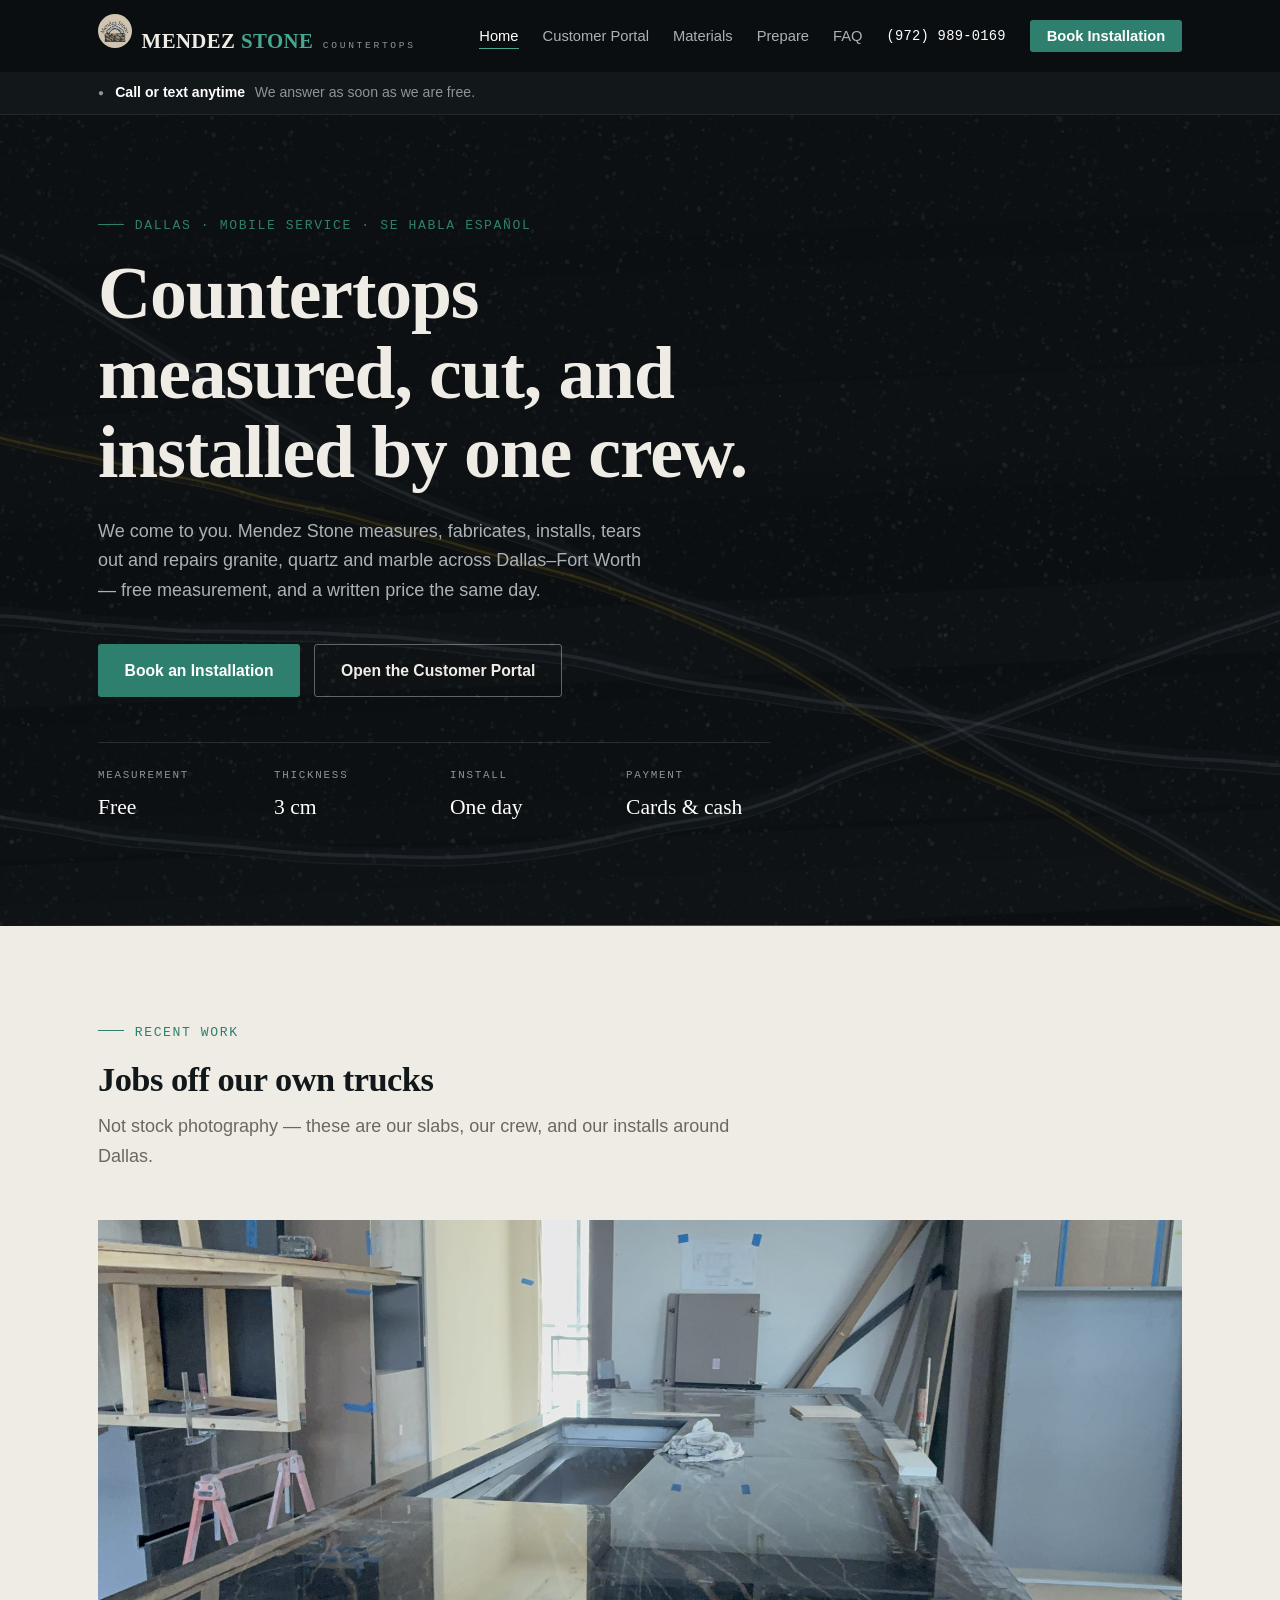
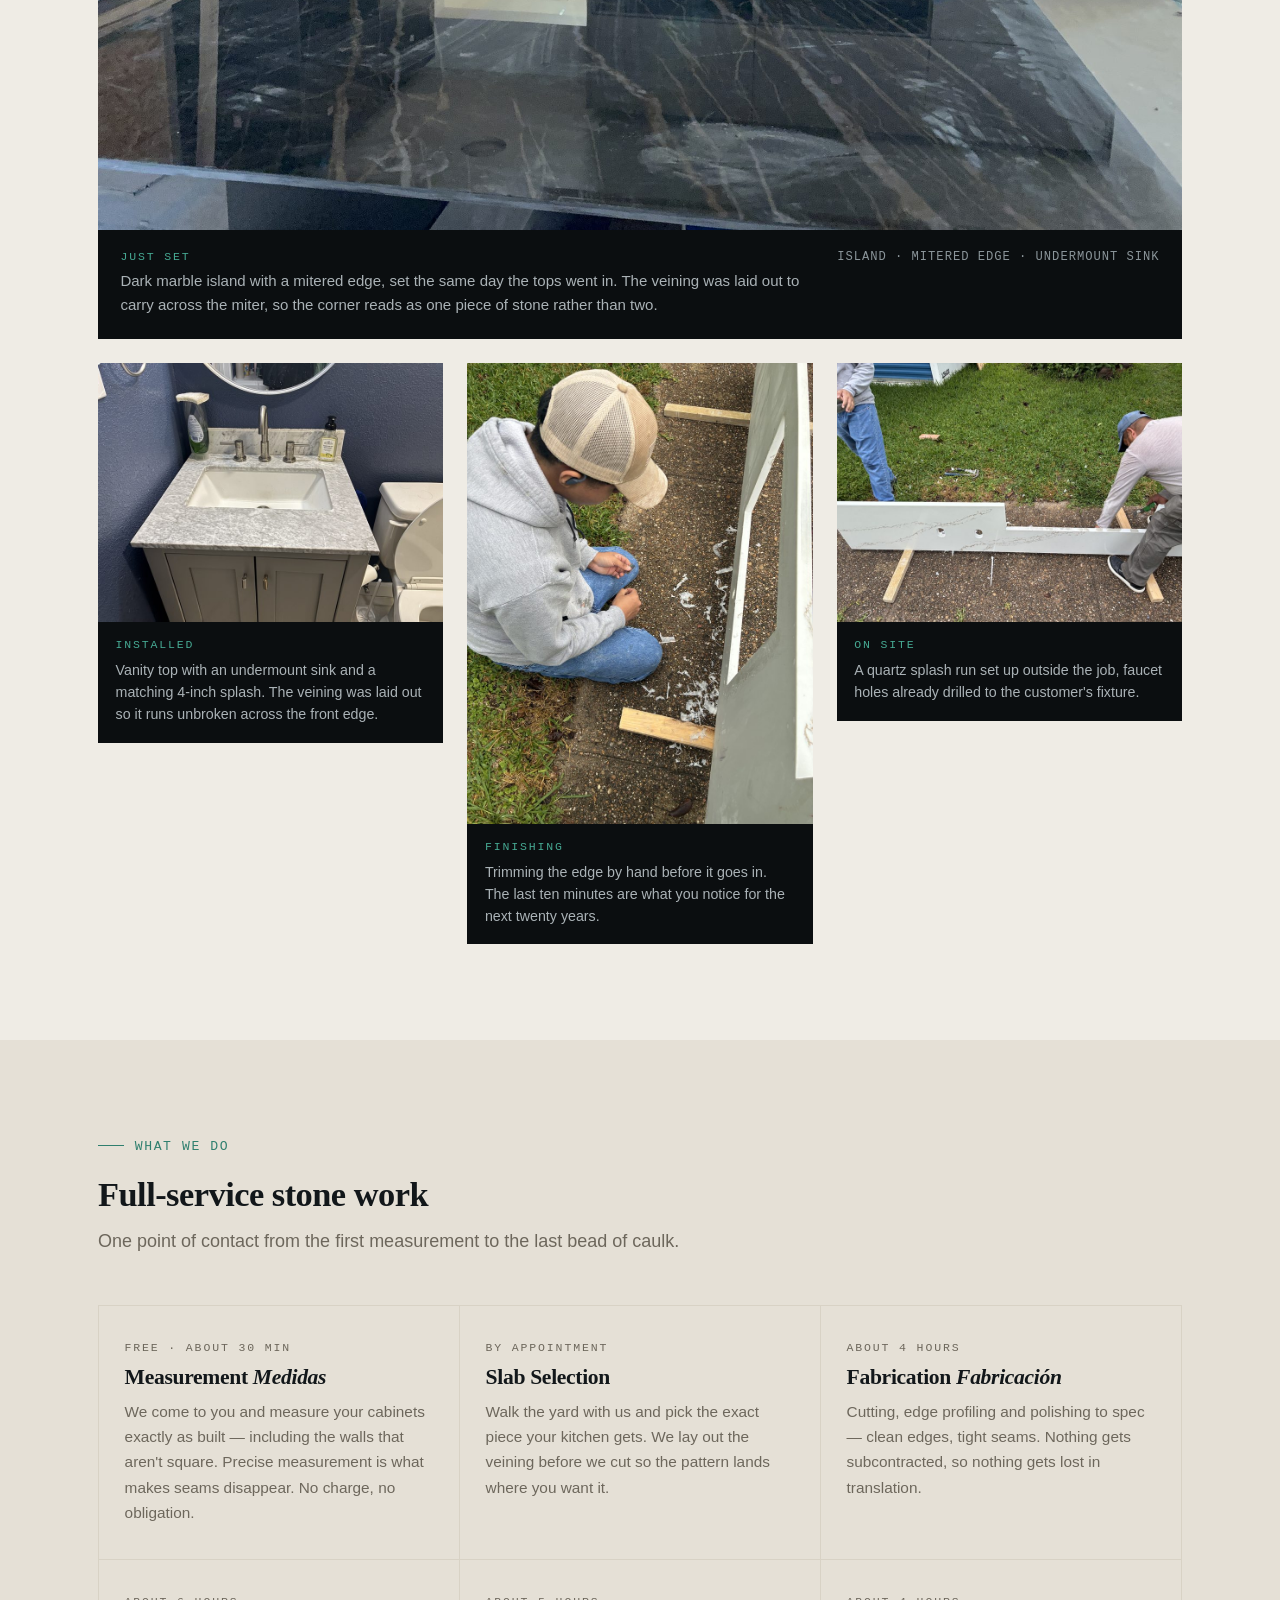
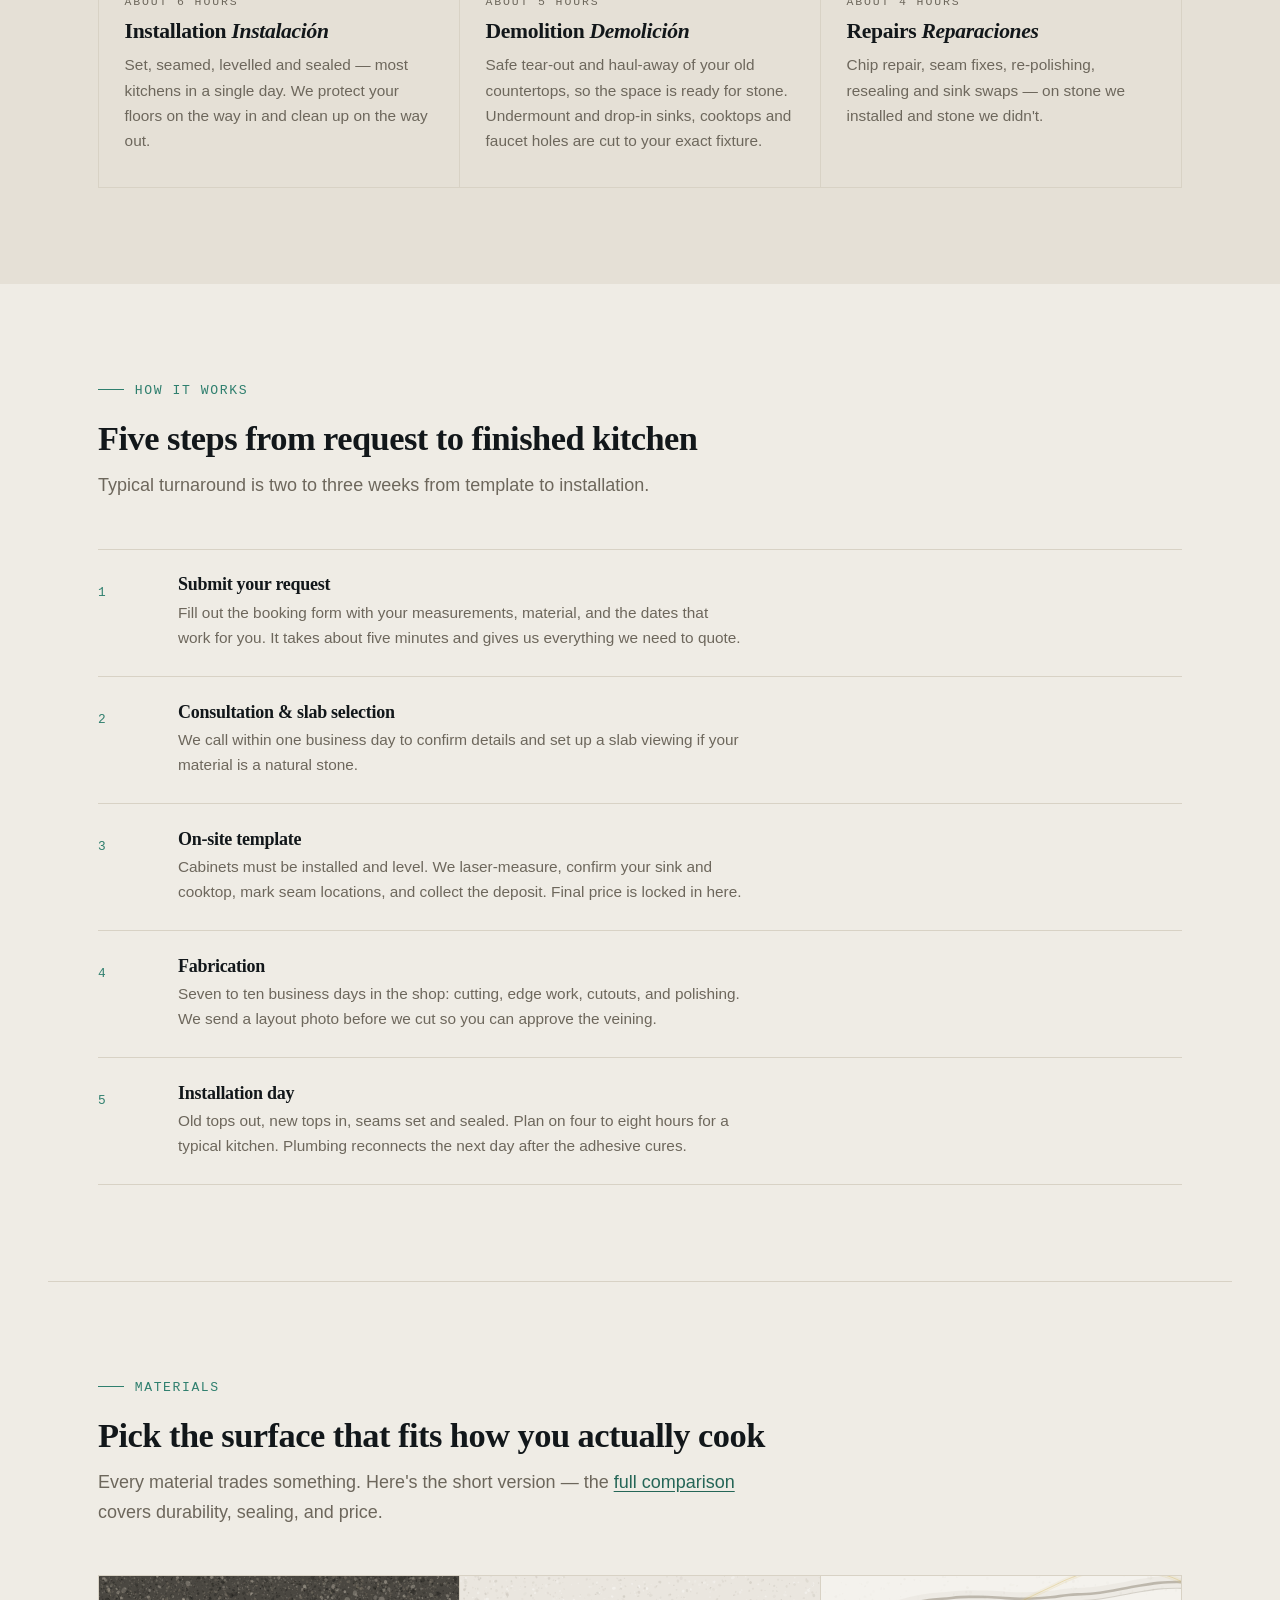
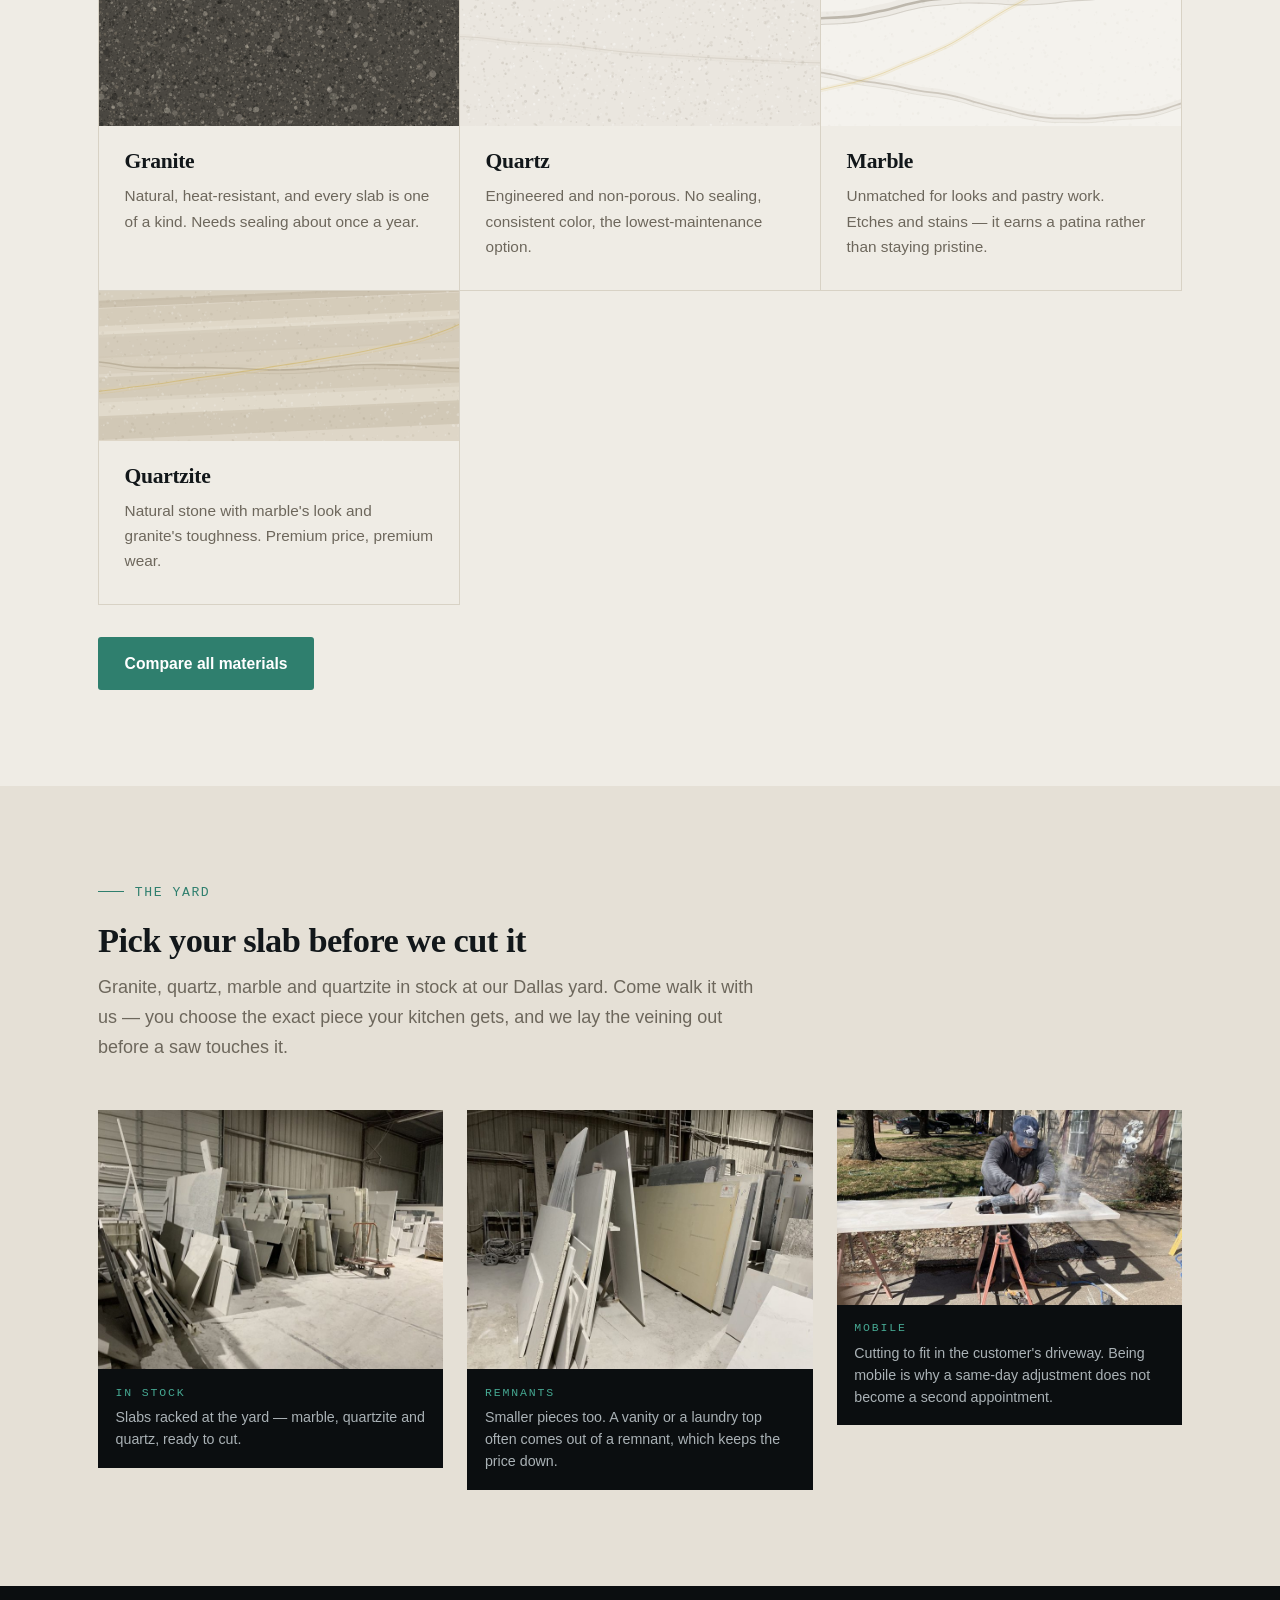
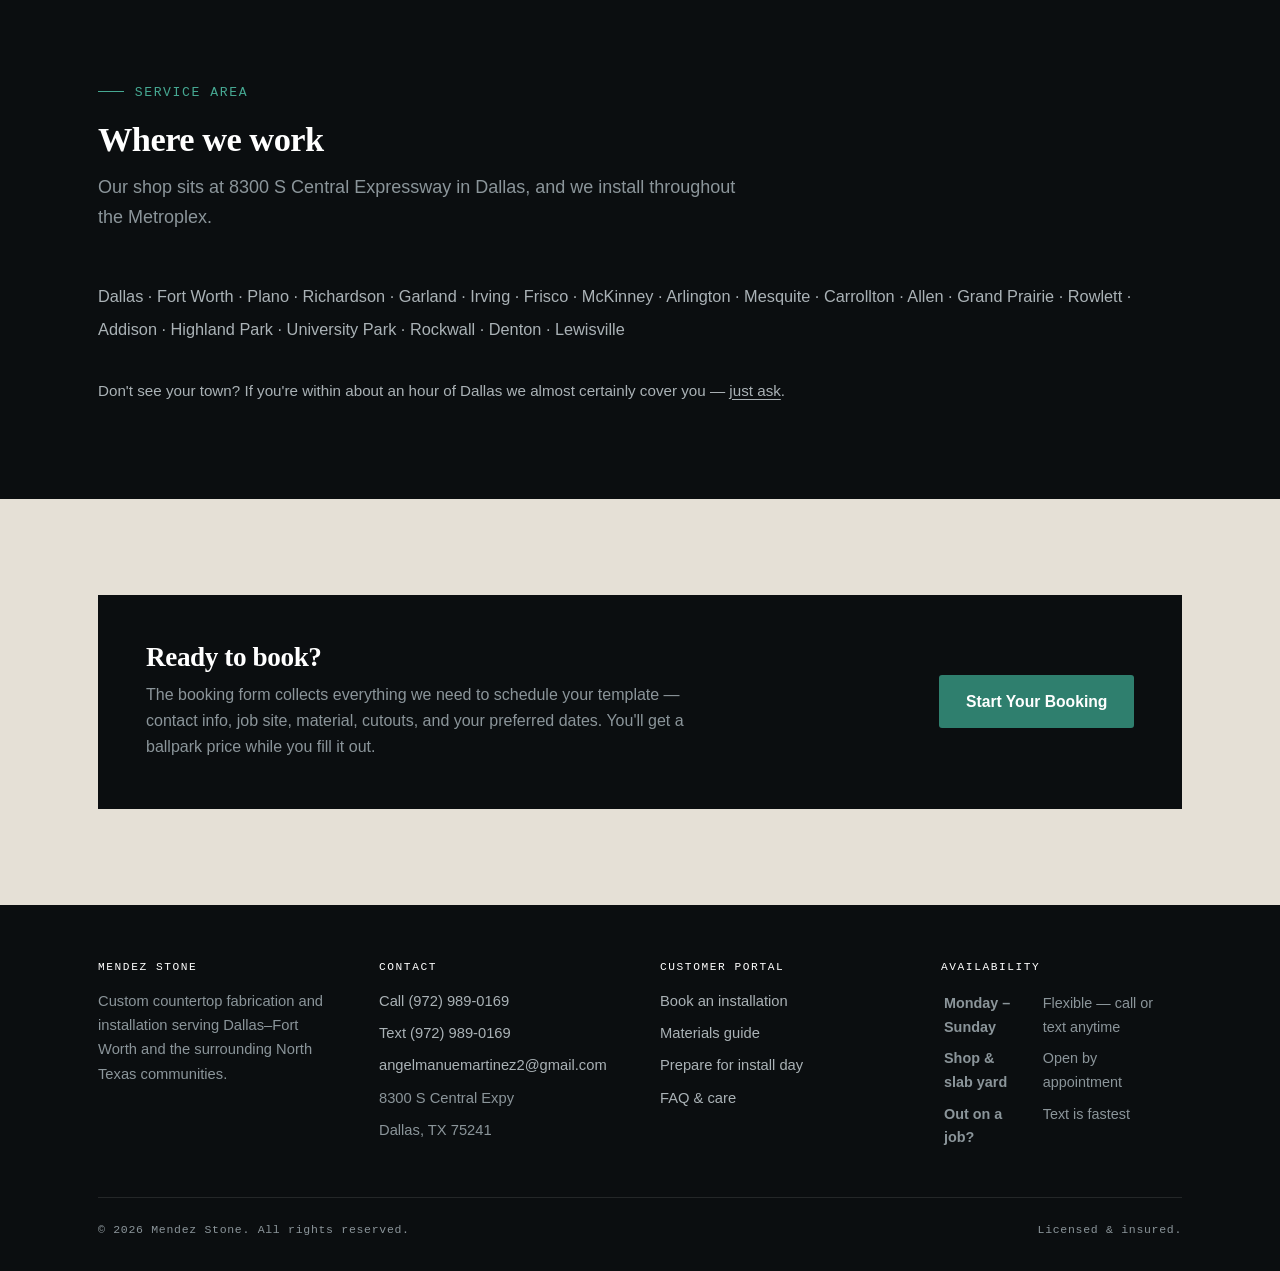
==== commit bc2806e7: "Drop Booksy Removes the Booksy buttons from the hero and closing call to action, the booksyUrl confi" ====
--- a/docs/index.html
+++ b/docs/index.html
@@ -107,7 +107,7 @@
       </p>
       <div class="btn-row">
         <a class="btn btn-primary" href="booking.html">Book an Installation</a>
-        <a class="btn btn-ghost" data-ms-href="booksy" href="#">Book on Booksy</a>
+        <a class="btn btn-ghost" href="portal.html">Open the Customer Portal</a>
       </div>
       <dl class="hero-specs">
         <div class="hero-spec">
@@ -421,10 +421,7 @@
         job site, material, cutouts, and your preferred dates. You'll get a ballpark price
         while you fill it out.</p>
       </div>
-      <div class="btn-row">
-        <a class="btn btn-primary" href="booking.html">Start Your Booking</a>
-        <a class="btn btn-ghost" data-ms-href="booksy" href="#">Book on Booksy</a>
-      </div>
+      <a class="btn btn-primary" href="booking.html">Start Your Booking</a>
     </div>
   </div>
 </section>
